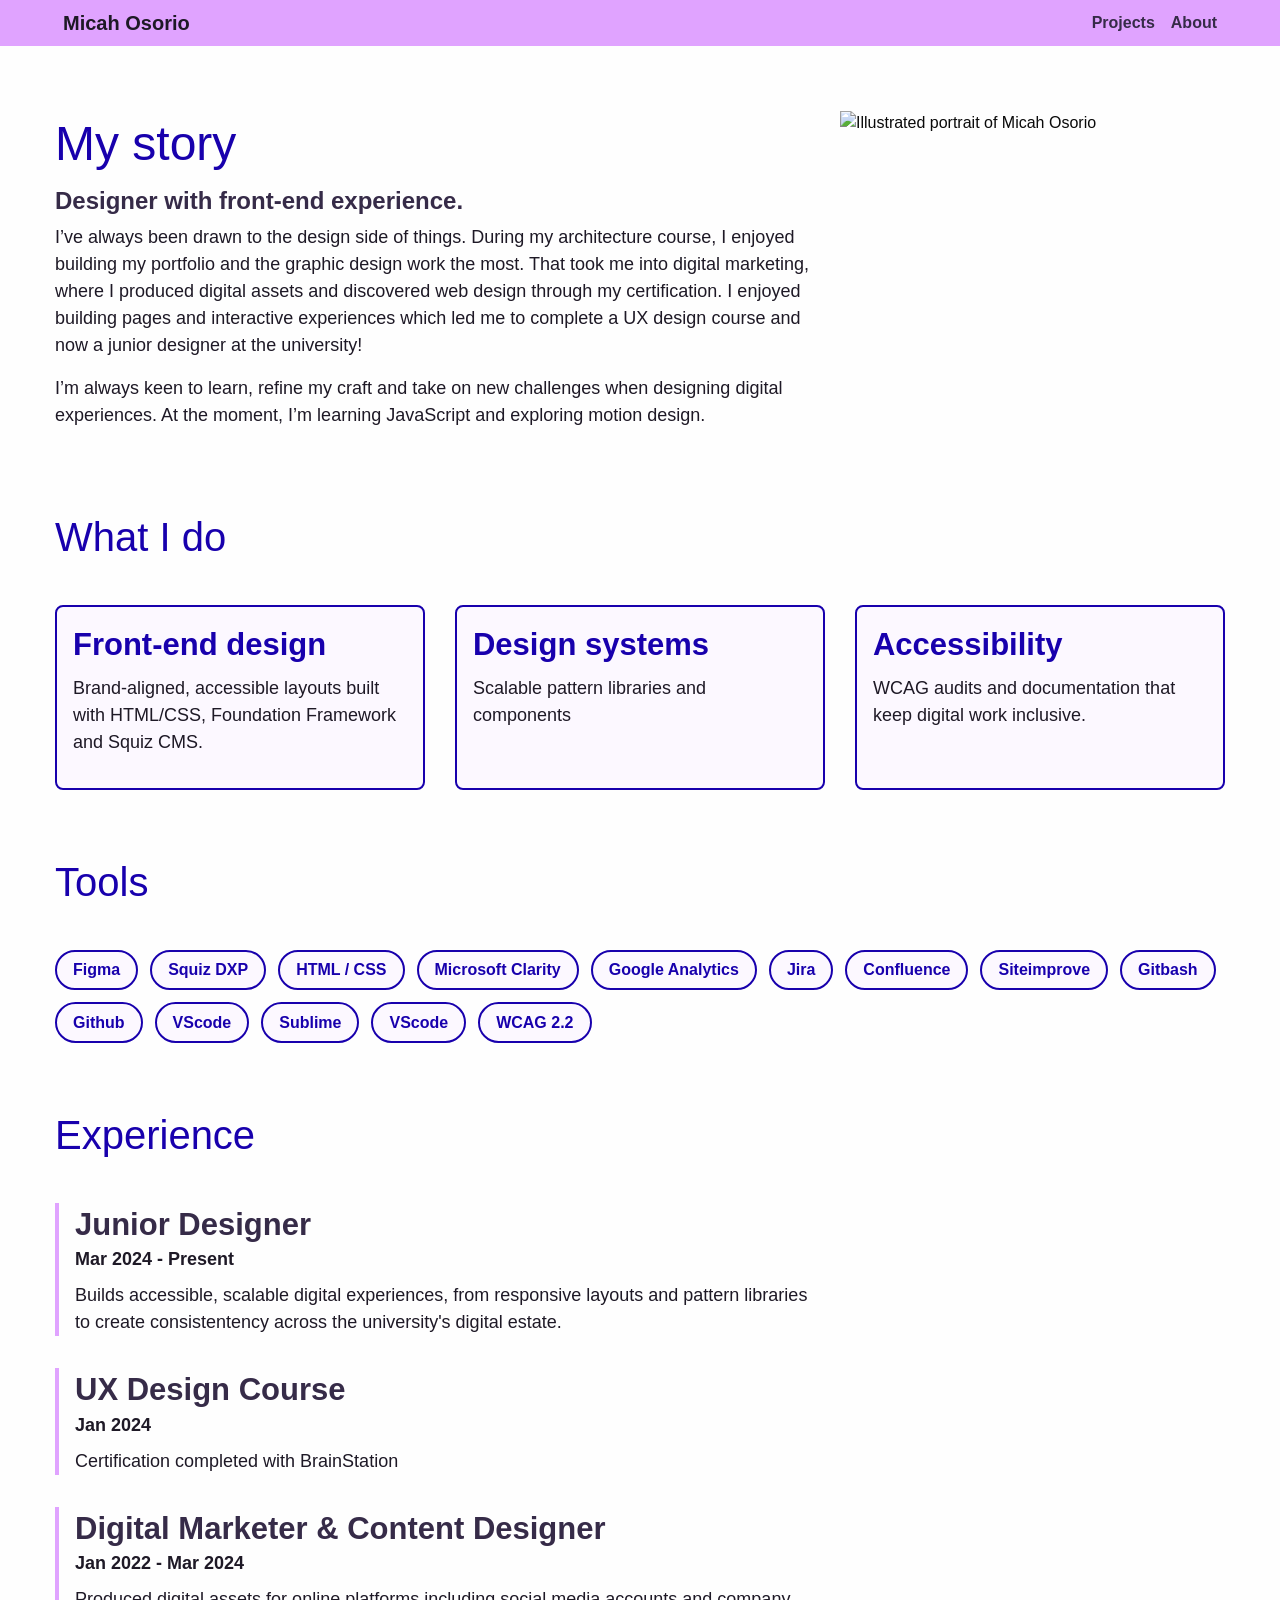
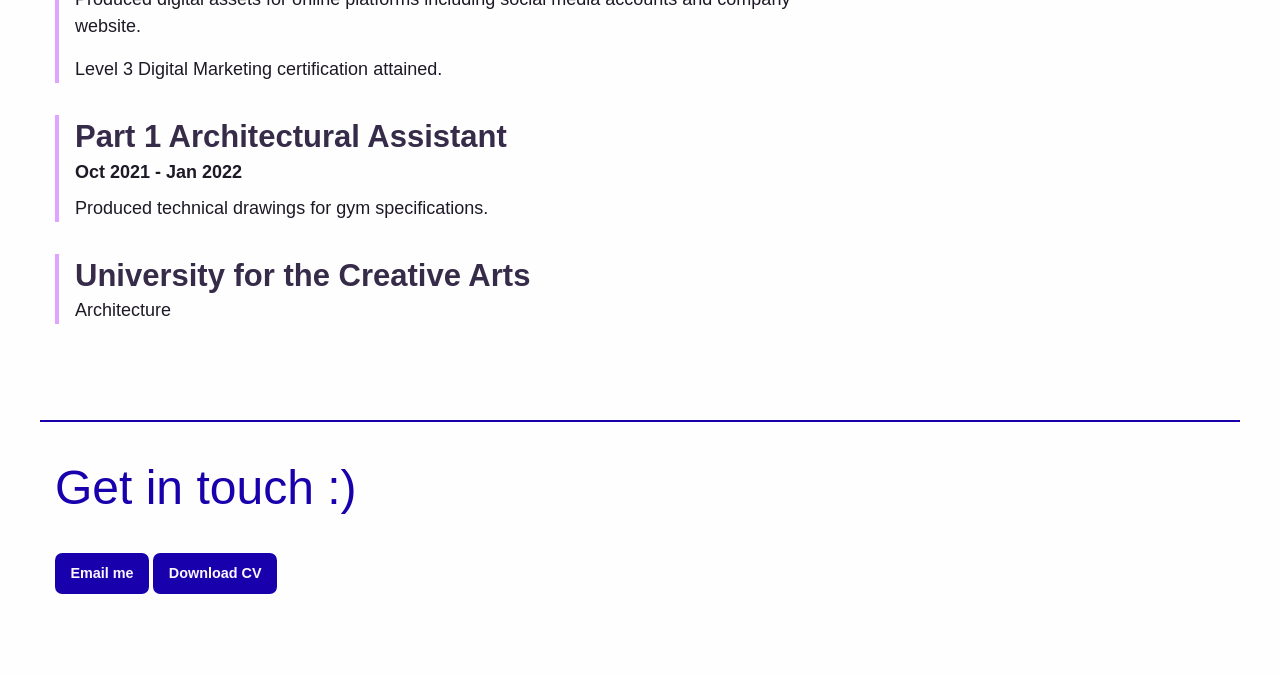
==== about.html @ 0decb875 "Update about.html" ====
<!--about page-->

<!DOCTYPE html>
<html lang="en">
  <head>
    <meta charset="UTF-8" />
    <meta http-equiv="x-ua-compatible" content="ie=edge" />
    <meta name="viewport" content="width=device-width, initial-scale=1.0" />
    <title>About | Micah Osorio</title>

    <link rel="stylesheet" href="./style.css" />
    <link rel="stylesheet" href="./pages.css" />

    <!--link for fontawesome icons-->
    <link rel="stylesheet" href="https://cdnjs.cloudflare.com/ajax/libs/font-awesome/6.5.1/css/all.min.css" />

    <link rel="preconnect" href="https://fonts.googleapis.com" />
    <link rel="preconnect" href="https://fonts.gstatic.com" crossorigin="" />
    <link href="https://fonts.googleapis.com/css2?family=Public+Sans:ital,wght@0,300;1,300&amp;display=swap" rel="stylesheet" />
  </head>

  <body>
    <!-- ==================== Top bar navigation ================== -->
    <header class="main-navigation">
      <div class="grid-container main-navigation">
        <div class="top-bar">
          <div class="top-bar-left">
            <a class="me cell" href="index.html">Micah Osorio</a>
          </div>
          <div class="top-bar-right">
            <ul class="main-menu inline-list">
              <li><a href="index.html">Projects</a></li>
              <li><a href="about.html">About</a></li>
            </ul>
          </div>
        </div>
      </div>
    </header>

    <article class="grid-container page-content">

      <!-- ================= INTRO ================= -->
      <section class="grid-x grid-margin-x page-intro">
        <div class="large-8 cell">
          <h1>My story</h1>
          <h3>Designer with front-end experience.</h3>
            <p>I’ve always been drawn to the design side of things. During my architecture course, I enjoyed building my portfolio and the graphic design work the most. That took me into digital marketing, where I produced digital assets and discovered web design through my certification. I enjoyed building pages and interactive experiences which led me to complete a UX design course and now a junior designer at the university!
            </p>

           <p> I’m always keen to learn, refine my craft and take on new challenges when designing digital experiences. At the moment, I’m learning JavaScript and exploring motion design.
            </p>
        </div>
        <div class="profile-image">
          <img src="https://github.com/micah-osorio/portfolio/blob/main/notion-avatar-micah.png?raw=true" alt="Illustrated portrait of Micah Osorio" />
        </div>
        
      </section>


      <!-- ================= WHAT I DO ================= -->
      <section class="grid-x grid-margin-x page-section">
        <h2 class="cell sub-heading">What I do</h2>
        <div class="large-4 medium-4 cell info-card">
          <h3>Front-end design</h3>
          <p>Brand-aligned, accessible layouts built with HTML/CSS, Foundation Framework and Squiz CMS.</p>
        </div>
        <div class="large-4 medium-4 cell info-card">
          <h3>Design systems</h3>
          <p>Scalable pattern libraries and components</p>
        </div>
        <div class="large-4 medium-4 cell info-card">
          <h3>Accessibility</h3>
          <p>WCAG audits and documentation that keep digital work inclusive.</p>
        </div>
      </section>

      <!-- ================= TOOLS ================= -->
      <section class="grid-x grid-margin-x page-section">
        <h2 class="cell sub-heading">Tools</h2>
        <div class="cell">
          <ul class="tag-list">
            <li>Figma</li>
            <li>Squiz DXP</li>
            <li>HTML / CSS</li>
            <li>Microsoft Clarity</li>
            <li>Google Analytics</li>
            <li>Jira</li>
            <li>Confluence</li>
            <li>Siteimprove</li>
            <li>Gitbash</li>
            <li>Github</li>
            <li>VScode</li>
            <li>Sublime</li>
            <li>VScode</li>
            <li>WCAG 2.2</li>
          </ul>
        </div>
      </section>

      <!-- ================= experience ================= -->
      <section class="grid-x grid-margin-x page-section">
        <h2 class="cell sub-heading">Experience</h2>
        <div class="large-8 cell">
          <div class="timeline-item">
            <h3>Junior Designer</h3>
            <p class="timeline-date">Mar 2024 - Present</p>
            <p>Builds accessible, scalable digital experiences, from responsive layouts and pattern libraries to create consistentency across the university's digital estate.</p>
          </div>
          <div class="timeline-item">
            <h3>UX Design Course</h3>
            <p class="timeline-date">Jan 2024</p>
            <p>Certification completed with BrainStation</p>
          </div>
          <div class="timeline-item">
            <h3>Digital Marketer & Content Designer</h3>
            <p class="timeline-date">Jan 2022 - Mar 2024</p>
            <p>Produced digital assets for online platforms including social media accounts and company website.</p>
            <p> Level 3 Digital Marketing certification attained.</p>
          </div>
          <div class="timeline-item">
            <h3>Part 1 Architectural Assistant</h3>
            <p class="timeline-date">Oct 2021 - Jan 2022</p>
            <p>Produced technical drawings for gym specifications.</p>
          </div>
          <div class="timeline-item">
            <h3>University for the Creative Arts</h3>
            <p>Architecture</p>
          </div>
        </div>
      </section>

      <!-- ================= contact ================= -->

      <section class="grid-x grid-margin-x page-section page-cta">
        <div class="large-8 cell">
          <h1>Get in touch :)</h1>
            <div class="contact-cta">
              <a href="mailto:gim.osorio@gmail.com" class="button">Email me</a>
              <a href="/Micah Osorio CV - 2026.pdf" class="button">Download CV</a>
            </div>
        </div>
      </section>

    </article>

    <script src="./script.js"></script>
  </body>
</html>
---- style.css ----
/* color palette
   Palette:
   --lilac:      #e0a3ff  (nav)
   --blue:       #1800ad  (headings, borders)
   --ink:        #1e1926  (dark text)
   --plum:       #362b48  (secondary text, hover)
   --blush:      #fef6ff  (light hover text)
   --card-bg:    #fcf8ff  (cards, placeholders)
  --radius:      0.5em;
*/

:root {
  --lilac: #e0a3ff;
  --blue: #1800ad;
  --ink: #1e1926;
  --plum: #362b48;
  --blush: #fef6ff;
  --card-bg: #fcf8ff;
  --radius: 0.5em;
}

/* layout */
.case-study .project-section {
  margin-top: 4em;
}

.case-study .sub-heading {
  margin-bottom: 1em;
}

.case-study h3 {
  color: var(--plum);
  font-weight: 600;
}

.case-study p,
.case-study li {
  color: var(--ink);
  line-height: 1.5em;
}

/* hero */
.project-hero {
  margin: 4em 0 0;
}

.project-hero h3 {
  font-weight: 300;
  font-size: 1.5em;
  line-height: 1.3em;
}

/* meta strip */
.project-meta {
  margin: 2em 0 0;
  padding: 1em 0;
  border-top: 2px solid var(--blue);
  border-bottom: 2px solid var(--blue);
}

.project-meta dt {
  color: var(--blue);
  font-weight: 600;
}

.project-meta dd {
  margin: 0 0 0.5em;
  color: var(--ink);
}

/* image placeholders */
.img-placeholder {
  display: flex;
  align-items: center;
  justify-content: center;
  min-height: 16em;
  margin: 1em 0;
  padding: 1em;
  background-color: var(--card-bg);
  border: 2px dashed var(--blue);
  border-radius: var(--radius);
  color: var(--plum);
  text-align: center;
}

.img-placeholder.img-hero {
  min-height: 26em;
}

/* screenshot placeholder */
.case-study .project-section img,
.case-study .project-hero img {
  display: block;
  width: 100%;
  height: auto;
  margin: 1em 0;
  border: 2px solid var(--blue);
  border-radius: var(--radius);
  background-color: var(--blush);
}

/* pull quote / how-might-we */
.case-study blockquote {
  margin: 0;
  padding: 1em;
  background-color: var(--card-bg);
  border-left: 4px solid var(--lilac);
  border-radius: 0 var(--radius) var(--radius) 0;
  color: var(--blue);
  font-style: italic;
  font-weight: 600;
}

/* results metrics */
#results h3 {
  color: var(--blue);
  font-size: 2.5em;
  font-weight: 700;
  margin-bottom: 0;
}

/* buttons */
.case-study .button,
.project-footer .button {
  background-color: var(--blue);
  color: var(--blush);
  border-radius: var(--radius);
  font-weight: 600;
}

.case-study .button:hover,
.project-footer .button:hover {
  background-color: var(--plum);
  color: var(--blush);
}

/* footer */
.project-footer {
  margin: 5em auto 3em;
  padding-top: 2em;
  border-top: 2px solid var(--blue);
}

.next-project {
  color: var(--blue);
  font-size: 1.25em;
  font-weight: 600;
}

.next-project:hover {
  color: var(--plum);
}

/* focus */
.case-study a:focus-visible,
.project-footer a:focus-visible {
  outline: 3px solid var(--lilac);
  outline-offset: 2px;
}

@media (max-width: 640px) {
  .img-placeholder.img-hero {
    min-height: 14em;
  }

  .case-study .project-section {
    margin-top: 3em;
  }
}

/* additional styles */

/* top nav */

.me {
  font-size: 1.25em;
  font-weight: 600;
  color: #1e1926;
}

.me:hover {
  color: #fef6ff;
}

.top-bar, .top-bar ul {
  background: #e0a3ff !important;
}

.top-bar {
  justify-content:space-between;
}

header.main-navigation {
  background: #e0a3ff !important;
}

ul.main-menu.inline-list {
    margin: 0;
}

ul.main-menu {
  list-style: none;
  display:flex;
  flex-direction:row;
  flex-wrap:wrap;
  gap: 1em;
}

.main-menu a {
  color: #362b48;
  font-weight: 600;
}

.main-menu a:hover {
  color: #fef6ff;
}
/* header */

.grid-container h1 {
  color: #1800ad;
}

.grid-container h2 {
  color: #1800ad;
}

.grid-container p {
  font-size: 1.125em !important;
}

.grid-container dd {
  font-size: 1.125em !important;
}

.intro {
  margin: 1em 0;
  line-height: 1.2em;
}

/* intro-section */

.intro-section {
  margin: 8em 0;
}
.profile-image img{
  ratio: 1:1;
  width: 18em;
  height: auto;
}
/* cards */

.card-info {
  padding: 1em;
}

.card-info h3 {
  font-weight: bold;
  font-size: 1.5em;
  margin-bottom: 0px !important;
}

.project-listing .project-card {
  display: flex;
  flex: 1;
  width: 100%;
  margin-top: 2em;  
}

.project-card {
  display: flex;
  flex-direction: column;
  background-color: #fcf8ff;
  color: #1800ad;
  border-radius: 0.5em;
  border: 2px solid #1800ad;
}

.project-card:hover{
  color: #362b48;
  opacity: 75%;
}

.project-card img {
  width: 100%;
  height: 20em;
  object-fit: cover;
  display: block;
  border-radius: 0.5em 0.5em 0 0;
  aspect-ratio: 1 / 2;
}

/* pages.css: About and Contact. Loads after style.css. */

/* layout */
.page-intro {
  margin: 4em 0 0;
}

.page-intro h3 {
  color: var(--plum);
  font-weight: 300;
  font-size: 1.5em;
  line-height: 1.3em;
}

.page-section {
  margin-top: 4em;
}

.page-content p,
.page-content li {
  color: var(--ink);
  line-height: 1.5em;
}

.page-content h3 {
  color: var(--plum);
  font-weight: 600;
}

.page-section .sub-heading {
  margin-bottom: 1em;
}

/* info cards */
.info-card {
  padding: 1em;
  background-color: var(--card-bg);
  border: 2px solid var(--blue);
  border-radius: var(--radius);
}

.info-card h3 {
  color: var(--blue);
  margin-bottom: 0.25em;
}

/* tools */
.tag-list {
  display: flex;
  flex-wrap: wrap;
  gap: 0.75em;
  margin: 0;
  list-style: none;
}

.tag-list li {
  padding: 0.4em 1em;
  background-color: var(--card-bg);
  border: 2px solid var(--blue);
  border-radius: 2em;
  color: var(--blue);
  font-weight: 600;
}

/* experience timeline */
.timeline-item {
  padding-left: 1em;
  margin-bottom: 2em;
  border-left: 4px solid var(--lilac);
}

.timeline-item h3 {
  margin-bottom: 0;
}

.timeline-date {
  margin: 0 0 0.5em;
  color: var(--blue);
  font-weight: 600;
}

/* CTA */
.page-cta {
  margin-bottom: 4em;
  padding-top: 2em;
  border-top: 2px solid var(--blue);
}

/* contact details */
.contact-list {
  margin: 0;
  list-style: none;
}

/* contact ctas */
.contact-cta {
  margin-top: 2em;
}

.contact-list li {
  display: flex;
  align-items: center;
  gap: 0.75em;
  margin-bottom: 1em;
}

.contact-list i {
  width: 1.5em;
  color: var(--blue);
  font-size: 1.25em;
  text-align: center;
}

.contact-list a {
  color: var(--blue);
  font-weight: 600;
}

.contact-list a:hover {
  color: var(--plum);
}

/* form */
.contact-form label {
  color: var(--blue);
  font-weight: 600;
}

.contact-form input,
.contact-form textarea {
  width: 100%;
  margin-bottom: 1em;
  padding: 0.75em;
  background-color: var(--card-bg);
  border: 2px solid var(--blue);
  border-radius: var(--radius);
  color: var(--ink);
  font-family: inherit;
}

.contact-form input:focus,
.contact-form textarea:focus {
  outline: 3px solid var(--lilac);
  outline-offset: 2px;
}

/* buttons */
.page-content .button {
  background-color: var(--blue);
  color: var(--blush);
  border-radius: var(--radius);
  font-weight: 600;
}

.page-content .button:hover {
  background-color: var(--plum);
  color: var(--blush);
}

.page-content a:focus-visible {
  outline: 3px solid var(--lilac);
  outline-offset: 2px;
}


@charset "UTF-8";
/**
 * Foundation for Sites
 * Version 6.9.0
 * https://get.foundation
 * Licensed under MIT Open Source
 */
@media print, screen and (min-width: 40em) {
  .reveal.large, .reveal.small, .reveal.tiny, .reveal {
    right: auto;
    left: auto;
    margin: 0 auto;
  }
}
/*! normalize.css v8.0.0 | MIT License | github.com/necolas/normalize.css */
html {
  line-height: 1.15;
  -webkit-text-size-adjust: 100%;
}

body {
  margin: 0;
}

h1 {
  font-size: 2em;
  margin: 0.67em 0;
}

hr {
  -webkit-box-sizing: content-box;
          box-sizing: content-box;
  height: 0;
  overflow: visible;
}

pre {
  font-family: monospace, monospace;
  font-size: 1em;
}

a {
  background-color: transparent;
}

abbr[title] {
  border-bottom: 0;
  -webkit-text-decoration: underline dotted;
          text-decoration: underline dotted;
}

b,
strong {
  font-weight: bolder;
}

code,
kbd,
samp {
  font-family: monospace, monospace;
  font-size: 1em;
}

small {
  font-size: 80%;
}

sub,
sup {
  font-size: 75%;
  line-height: 0;
  position: relative;
  vertical-align: baseline;
}

sub {
  bottom: -0.25em;
}

sup {
  top: -0.5em;
}

img {
  border-style: none;
}

button,
input,
optgroup,
select,
textarea {
  font-family: inherit;
  font-size: 100%;
  line-height: 1.15;
  margin: 0;
}

button,
input {
  overflow: visible;
}

button,
select {
  text-transform: none;
}

button,
[type=button],
[type=reset],
[type=submit] {
  -webkit-appearance: button;
}

button::-moz-focus-inner,
[type=button]::-moz-focus-inner,
[type=reset]::-moz-focus-inner,
[type=submit]::-moz-focus-inner {
  border-style: none;
  padding: 0;
}

button:-moz-focusring,
[type=button]:-moz-focusring,
[type=reset]:-moz-focusring,
[type=submit]:-moz-focusring {
  outline: 1px dotted ButtonText;
}

fieldset {
  padding: 0.35em 0.75em 0.625em;
}

legend {
  -webkit-box-sizing: border-box;
          box-sizing: border-box;
  color: inherit;
  display: table;
  max-width: 100%;
  padding: 0;
  white-space: normal;
}

progress {
  vertical-align: baseline;
}

textarea {
  overflow: auto;
}

[type=checkbox],
[type=radio] {
  -webkit-box-sizing: border-box;
          box-sizing: border-box;
  padding: 0;
}

[type=number]::-webkit-inner-spin-button,
[type=number]::-webkit-outer-spin-button {
  height: auto;
}

[type=search] {
  -webkit-appearance: textfield;
  outline-offset: -2px;
}

[type=search]::-webkit-search-decoration {
  -webkit-appearance: none;
}

::-webkit-file-upload-button {
  -webkit-appearance: button;
  font: inherit;
}

details {
  display: block;
}

summary {
  display: list-item;
}

template {
  display: none;
}

[hidden] {
  display: none;
}

[data-whatintent=mouse] *, [data-whatintent=mouse] *:focus,
[data-whatintent=touch] *,
[data-whatintent=touch] *:focus,
[data-whatinput=mouse] *,
[data-whatinput=mouse] *:focus,
[data-whatinput=touch] *,
[data-whatinput=touch] *:focus {
  outline: none;
}

[draggable=false] {
  -webkit-touch-callout: none;
  -webkit-user-select: none;
}

.foundation-mq {
  font-family: "small=0em&medium=40em&large=64em&xlarge=75em&xxlarge=90em";
}

html {
  -webkit-box-sizing: border-box;
          box-sizing: border-box;
  font-size: 100%;
}

*,
*::before,
*::after {
  -webkit-box-sizing: inherit;
          box-sizing: inherit;
}

body {
  margin: 0;
  padding: 0;
  background: #fefefe;
  font-family: "Helvetica Neue", Helvetica, Roboto, Arial, sans-serif;
  font-weight: normal;
  line-height: 1.5;
  color: #0a0a0a;
  -webkit-font-smoothing: antialiased;
  -moz-osx-font-smoothing: grayscale;
}

img {
  display: inline-block;
  vertical-align: middle;
  max-width: 100%;
  height: auto;
  -ms-interpolation-mode: bicubic;
}

textarea {
  height: auto;
  min-height: 50px;
  border-radius: 0;
}

select {
  -webkit-box-sizing: border-box;
          box-sizing: border-box;
  width: 100%;
  border-radius: 0;
}

.map_canvas img,
.map_canvas embed,
.map_canvas object,
.mqa-display img,
.mqa-display embed,
.mqa-display object {
  max-width: none !important;
}

button {
  padding: 0;
  -webkit-appearance: none;
     -moz-appearance: none;
          appearance: none;
  border: 0;
  border-radius: 0;
  background: transparent;
  line-height: 1;
  cursor: auto;
}
[data-whatinput=mouse] button {
  outline: 0;
}

pre {
  overflow: auto;
  -webkit-overflow-scrolling: touch;
}

button,
input,
optgroup,
select,
textarea {
  font-family: inherit;
}

.is-visible {
  display: block !important;
}

.is-hidden {
  display: none !important;
}

.grid-container {
  max-width: 75rem;
  margin-left: auto;
  margin-right: auto;
  padding-right: 0.625rem;
  padding-left: 0.625rem;
}
@media print, screen and (min-width: 40em) {
  .grid-container {
    padding-right: 0.9375rem;
    padding-left: 0.9375rem;
  }
}
.grid-container.fluid {
  max-width: 100%;
  margin-left: auto;
  margin-right: auto;
  padding-right: 0.625rem;
  padding-left: 0.625rem;
}
@media print, screen and (min-width: 40em) {
  .grid-container.fluid {
    padding-right: 0.9375rem;
    padding-left: 0.9375rem;
  }
}
.grid-container.full {
  max-width: 100%;
  margin-left: auto;
  margin-right: auto;
  padding-right: 0;
  padding-left: 0;
}

.grid-x {
  display: -webkit-box;
  display: -ms-flexbox;
  display: flex;
  -webkit-box-orient: horizontal;
  -webkit-box-direction: normal;
      -ms-flex-flow: row wrap;
          flex-flow: row wrap;
}

.cell {
  -webkit-box-flex: 0;
      -ms-flex: 0 0 auto;
          flex: 0 0 auto;
  min-height: 0;
  min-width: 0;
  width: 100%;
}
.cell.auto {
  -webkit-box-flex: 1;
      -ms-flex: 1 1 0px;
          flex: 1 1 0;
}
.cell.shrink {
  -webkit-box-flex: 0;
      -ms-flex: 0 0 auto;
          flex: 0 0 auto;
}

.grid-x > .auto {
  width: auto;
}
.grid-x > .shrink {
  width: auto;
}

.grid-x > .small-shrink, .grid-x > .small-full, .grid-x > .small-1, .grid-x > .small-2, .grid-x > .small-3, .grid-x > .small-4, .grid-x > .small-5, .grid-x > .small-6, .grid-x > .small-7, .grid-x > .small-8, .grid-x > .small-9, .grid-x > .small-10, .grid-x > .small-11, .grid-x > .small-12 {
  -ms-flex-preferred-size: auto;
      flex-basis: auto;
}

@media print, screen and (min-width: 40em) {
  .grid-x > .medium-shrink, .grid-x > .medium-full, .grid-x > .medium-1, .grid-x > .medium-2, .grid-x > .medium-3, .grid-x > .medium-4, .grid-x > .medium-5, .grid-x > .medium-6, .grid-x > .medium-7, .grid-x > .medium-8, .grid-x > .medium-9, .grid-x > .medium-10, .grid-x > .medium-11, .grid-x > .medium-12 {
    -ms-flex-preferred-size: auto;
        flex-basis: auto;
  }
}
@media print, screen and (min-width: 64em) {
  .grid-x > .large-shrink, .grid-x > .large-full, .grid-x > .large-1, .grid-x > .large-2, .grid-x > .large-3, .grid-x > .large-4, .grid-x > .large-5, .grid-x > .large-6, .grid-x > .large-7, .grid-x > .large-8, .grid-x > .large-9, .grid-x > .large-10, .grid-x > .large-11, .grid-x > .large-12 {
    -ms-flex-preferred-size: auto;
        flex-basis: auto;
  }
}
.grid-x > .small-12, .grid-x > .small-11, .grid-x > .small-10, .grid-x > .small-9, .grid-x > .small-8, .grid-x > .small-7, .grid-x > .small-6, .grid-x > .small-5, .grid-x > .small-4, .grid-x > .small-3, .grid-x > .small-2, .grid-x > .small-1 {
  -webkit-box-flex: 0;
      -ms-flex: 0 0 auto;
          flex: 0 0 auto;
}

.grid-x > .small-1 {
  width: 8.3333333333%;
}

.grid-x > .small-2 {
  width: 16.6666666667%;
}

.grid-x > .small-3 {
  width: 25%;
}

.grid-x > .small-4 {
  width: 33.3333333333%;
}

.grid-x > .small-5 {
  width: 41.6666666667%;
}

.grid-x > .small-6 {
  width: 50%;
}

.grid-x > .small-7 {
  width: 58.3333333333%;
}

.grid-x > .small-8 {
  width: 66.6666666667%;
}

.grid-x > .small-9 {
  width: 75%;
}

.grid-x > .small-10 {
  width: 83.3333333333%;
}

.grid-x > .small-11 {
  width: 91.6666666667%;
}

.grid-x > .small-12 {
  width: 100%;
}

@media print, screen and (min-width: 40em) {
  .grid-x > .medium-auto {
    -webkit-box-flex: 1;
        -ms-flex: 1 1 0px;
            flex: 1 1 0;
    width: auto;
  }
  .grid-x > .medium-12, .grid-x > .medium-11, .grid-x > .medium-10, .grid-x > .medium-9, .grid-x > .medium-8, .grid-x > .medium-7, .grid-x > .medium-6, .grid-x > .medium-5, .grid-x > .medium-4, .grid-x > .medium-3, .grid-x > .medium-2, .grid-x > .medium-1, .grid-x > .medium-shrink {
    -webkit-box-flex: 0;
        -ms-flex: 0 0 auto;
            flex: 0 0 auto;
  }
  .grid-x > .medium-shrink {
    width: auto;
  }
  .grid-x > .medium-1 {
    width: 8.3333333333%;
  }
  .grid-x > .medium-2 {
    width: 16.6666666667%;
  }
  .grid-x > .medium-3 {
    width: 25%;
  }
  .grid-x > .medium-4 {
    width: 33.3333333333%;
  }
  .grid-x > .medium-5 {
    width: 41.6666666667%;
  }
  .grid-x > .medium-6 {
    width: 50%;
  }
  .grid-x > .medium-7 {
    width: 58.3333333333%;
  }
  .grid-x > .medium-8 {
    width: 66.6666666667%;
  }
  .grid-x > .medium-9 {
    width: 75%;
  }
  .grid-x > .medium-10 {
    width: 83.3333333333%;
  }
  .grid-x > .medium-11 {
    width: 91.6666666667%;
  }
  .grid-x > .medium-12 {
    width: 100%;
  }
}
@media print, screen and (min-width: 64em) {
  .grid-x > .large-auto {
    -webkit-box-flex: 1;
        -ms-flex: 1 1 0px;
            flex: 1 1 0;
    width: auto;
  }
  .grid-x > .large-12, .grid-x > .large-11, .grid-x > .large-10, .grid-x > .large-9, .grid-x > .large-8, .grid-x > .large-7, .grid-x > .large-6, .grid-x > .large-5, .grid-x > .large-4, .grid-x > .large-3, .grid-x > .large-2, .grid-x > .large-1, .grid-x > .large-shrink {
    -webkit-box-flex: 0;
        -ms-flex: 0 0 auto;
            flex: 0 0 auto;
  }
  .grid-x > .large-shrink {
    width: auto;
  }
  .grid-x > .large-1 {
    width: 8.3333333333%;
  }
  .grid-x > .large-2 {
    width: 16.6666666667%;
  }
  .grid-x > .large-3 {
    width: 25%;
  }
  .grid-x > .large-4 {
    width: 33.3333333333%;
  }
  .grid-x > .large-5 {
    width: 41.6666666667%;
  }
  .grid-x > .large-6 {
    width: 50%;
  }
  .grid-x > .large-7 {
    width: 58.3333333333%;
  }
  .grid-x > .large-8 {
    width: 66.6666666667%;
  }
  .grid-x > .large-9 {
    width: 75%;
  }
  .grid-x > .large-10 {
    width: 83.3333333333%;
  }
  .grid-x > .large-11 {
    width: 91.6666666667%;
  }
  .grid-x > .large-12 {
    width: 100%;
  }
}
.grid-margin-x:not(.grid-x) > .cell {
  width: auto;
}

.grid-margin-y:not(.grid-y) > .cell {
  height: auto;
}

.grid-margin-x {
  margin-left: -0.625rem;
  margin-right: -0.625rem;
}
@media print, screen and (min-width: 40em) {
  .grid-margin-x {
    margin-left: -0.9375rem;
    margin-right: -0.9375rem;
  }
}
.grid-margin-x > .cell {
  width: calc(100% - 1.25rem);
  margin-left: 0.625rem;
  margin-right: 0.625rem;
}
@media print, screen and (min-width: 40em) {
  .grid-margin-x > .cell {
    width: calc(100% - 1.875rem);
    margin-left: 0.9375rem;
    margin-right: 0.9375rem;
  }
}
.grid-margin-x > .auto {
  width: auto;
}
.grid-margin-x > .shrink {
  width: auto;
}
.grid-margin-x > .small-1 {
  width: calc(8.3333333333% - 1.25rem);
}
.grid-margin-x > .small-2 {
  width: calc(16.6666666667% - 1.25rem);
}
.grid-margin-x > .small-3 {
  width: calc(25% - 1.25rem);
}
.grid-margin-x > .small-4 {
  width: calc(33.3333333333% - 1.25rem);
}
.grid-margin-x > .small-5 {
  width: calc(41.6666666667% - 1.25rem);
}
.grid-margin-x > .small-6 {
  width: calc(50% - 1.25rem);
}
.grid-margin-x > .small-7 {
  width: calc(58.3333333333% - 1.25rem);
}
.grid-margin-x > .small-8 {
  width: calc(66.6666666667% - 1.25rem);
}
.grid-margin-x > .small-9 {
  width: calc(75% - 1.25rem);
}
.grid-margin-x > .small-10 {
  width: calc(83.3333333333% - 1.25rem);
}
.grid-margin-x > .small-11 {
  width: calc(91.6666666667% - 1.25rem);
}
.grid-margin-x > .small-12 {
  width: calc(100% - 1.25rem);
}
@media print, screen and (min-width: 40em) {
  .grid-margin-x > .auto {
    width: auto;
  }
  .grid-margin-x > .shrink {
    width: auto;
  }
  .grid-margin-x > .small-1 {
    width: calc(8.3333333333% - 1.875rem);
  }
  .grid-margin-x > .small-2 {
    width: calc(16.6666666667% - 1.875rem);
  }
  .grid-margin-x > .small-3 {
    width: calc(25% - 1.875rem);
  }
  .grid-margin-x > .small-4 {
    width: calc(33.3333333333% - 1.875rem);
  }
  .grid-margin-x > .small-5 {
    width: calc(41.6666666667% - 1.875rem);
  }
  .grid-margin-x > .small-6 {
    width: calc(50% - 1.875rem);
  }
  .grid-margin-x > .small-7 {
    width: calc(58.3333333333% - 1.875rem);
  }
  .grid-margin-x > .small-8 {
    width: calc(66.6666666667% - 1.875rem);
  }
  .grid-margin-x > .small-9 {
    width: calc(75% - 1.875rem);
  }
  .grid-margin-x > .small-10 {
    width: calc(83.3333333333% - 1.875rem);
  }
  .grid-margin-x > .small-11 {
    width: calc(91.6666666667% - 1.875rem);
  }
  .grid-margin-x > .small-12 {
    width: calc(100% - 1.875rem);
  }
  .grid-margin-x > .medium-auto {
    width: auto;
  }
  .grid-margin-x > .medium-shrink {
    width: auto;
  }
  .grid-margin-x > .medium-1 {
    width: calc(8.3333333333% - 1.875rem);
  }
  .grid-margin-x > .medium-2 {
    width: calc(16.6666666667% - 1.875rem);
  }
  .grid-margin-x > .medium-3 {
    width: calc(25% - 1.875rem);
  }
  .grid-margin-x > .medium-4 {
    width: calc(33.3333333333% - 1.875rem);
  }
  .grid-margin-x > .medium-5 {
    width: calc(41.6666666667% - 1.875rem);
  }
  .grid-margin-x > .medium-6 {
    width: calc(50% - 1.875rem);
  }
  .grid-margin-x > .medium-7 {
    width: calc(58.3333333333% - 1.875rem);
  }
  .grid-margin-x > .medium-8 {
    width: calc(66.6666666667% - 1.875rem);
  }
  .grid-margin-x > .medium-9 {
    width: calc(75% - 1.875rem);
  }
  .grid-margin-x > .medium-10 {
    width: calc(83.3333333333% - 1.875rem);
  }
  .grid-margin-x > .medium-11 {
    width: calc(91.6666666667% - 1.875rem);
  }
  .grid-margin-x > .medium-12 {
    width: calc(100% - 1.875rem);
  }
}
@media print, screen and (min-width: 64em) {
  .grid-margin-x > .large-auto {
    width: auto;
  }
  .grid-margin-x > .large-shrink {
    width: auto;
  }
  .grid-margin-x > .large-1 {
    width: calc(8.3333333333% - 1.875rem);
  }
  .grid-margin-x > .large-2 {
    width: calc(16.6666666667% - 1.875rem);
  }
  .grid-margin-x > .large-3 {
    width: calc(25% - 1.875rem);
  }
  .grid-margin-x > .large-4 {
    width: calc(33.3333333333% - 1.875rem);
  }
  .grid-margin-x > .large-5 {
    width: calc(41.6666666667% - 1.875rem);
  }
  .grid-margin-x > .large-6 {
    width: calc(50% - 1.875rem);
  }
  .grid-margin-x > .large-7 {
    width: calc(58.3333333333% - 1.875rem);
  }
  .grid-margin-x > .large-8 {
    width: calc(66.6666666667% - 1.875rem);
  }
  .grid-margin-x > .large-9 {
    width: calc(75% - 1.875rem);
  }
  .grid-margin-x > .large-10 {
    width: calc(83.3333333333% - 1.875rem);
  }
  .grid-margin-x > .large-11 {
    width: calc(91.6666666667% - 1.875rem);
  }
  .grid-margin-x > .large-12 {
    width: calc(100% - 1.875rem);
  }
}

.grid-padding-x .grid-padding-x {
  margin-right: -0.625rem;
  margin-left: -0.625rem;
}
@media print, screen and (min-width: 40em) {
  .grid-padding-x .grid-padding-x {
    margin-right: -0.9375rem;
    margin-left: -0.9375rem;
  }
}
.grid-container:not(.full) > .grid-padding-x {
  margin-right: -0.625rem;
  margin-left: -0.625rem;
}
@media print, screen and (min-width: 40em) {
  .grid-container:not(.full) > .grid-padding-x {
    margin-right: -0.9375rem;
    margin-left: -0.9375rem;
  }
}
.grid-padding-x > .cell {
  padding-right: 0.625rem;
  padding-left: 0.625rem;
}
@media print, screen and (min-width: 40em) {
  .grid-padding-x > .cell {
    padding-right: 0.9375rem;
    padding-left: 0.9375rem;
  }
}

.small-up-1 > .cell {
  width: 100%;
}

.small-up-2 > .cell {
  width: 50%;
}

.small-up-3 > .cell {
  width: 33.3333333333%;
}

.small-up-4 > .cell {
  width: 25%;
}

.small-up-5 > .cell {
  width: 20%;
}

.small-up-6 > .cell {
  width: 16.6666666667%;
}

.small-up-7 > .cell {
  width: 14.2857142857%;
}

.small-up-8 > .cell {
  width: 12.5%;
}

@media print, screen and (min-width: 40em) {
  .medium-up-1 > .cell {
    width: 100%;
  }
  .medium-up-2 > .cell {
    width: 50%;
  }
  .medium-up-3 > .cell {
    width: 33.3333333333%;
  }
  .medium-up-4 > .cell {
    width: 25%;
  }
  .medium-up-5 > .cell {
    width: 20%;
  }
  .medium-up-6 > .cell {
    width: 16.6666666667%;
  }
  .medium-up-7 > .cell {
    width: 14.2857142857%;
  }
  .medium-up-8 > .cell {
    width: 12.5%;
  }
}
@media print, screen and (min-width: 64em) {
  .large-up-1 > .cell {
    width: 100%;
  }
  .large-up-2 > .cell {
    width: 50%;
  }
  .large-up-3 > .cell {
    width: 33.3333333333%;
  }
  .large-up-4 > .cell {
    width: 25%;
  }
  .large-up-5 > .cell {
    width: 20%;
  }
  .large-up-6 > .cell {
    width: 16.6666666667%;
  }
  .large-up-7 > .cell {
    width: 14.2857142857%;
  }
  .large-up-8 > .cell {
    width: 12.5%;
  }
}
.grid-margin-x.small-up-1 > .cell {
  width: calc(100% - 1.25rem);
}

.grid-margin-x.small-up-2 > .cell {
  width: calc(50% - 1.25rem);
}

.grid-margin-x.small-up-3 > .cell {
  width: calc(33.3333333333% - 1.25rem);
}

.grid-margin-x.small-up-4 > .cell {
  width: calc(25% - 1.25rem);
}

.grid-margin-x.small-up-5 > .cell {
  width: calc(20% - 1.25rem);
}

.grid-margin-x.small-up-6 > .cell {
  width: calc(16.6666666667% - 1.25rem);
}

.grid-margin-x.small-up-7 > .cell {
  width: calc(14.2857142857% - 1.25rem);
}

.grid-margin-x.small-up-8 > .cell {
  width: calc(12.5% - 1.25rem);
}

@media print, screen and (min-width: 40em) {
  .grid-margin-x.small-up-1 > .cell {
    width: calc(100% - 1.875rem);
  }
  .grid-margin-x.small-up-2 > .cell {
    width: calc(50% - 1.875rem);
  }
  .grid-margin-x.small-up-3 > .cell {
    width: calc(33.3333333333% - 1.875rem);
  }
  .grid-margin-x.small-up-4 > .cell {
    width: calc(25% - 1.875rem);
  }
  .grid-margin-x.small-up-5 > .cell {
    width: calc(20% - 1.875rem);
  }
  .grid-margin-x.small-up-6 > .cell {
    width: calc(16.6666666667% - 1.875rem);
  }
  .grid-margin-x.small-up-7 > .cell {
    width: calc(14.2857142857% - 1.875rem);
  }
  .grid-margin-x.small-up-8 > .cell {
    width: calc(12.5% - 1.875rem);
  }
  .grid-margin-x.medium-up-1 > .cell {
    width: calc(100% - 1.875rem);
  }
  .grid-margin-x.medium-up-2 > .cell {
    width: calc(50% - 1.875rem);
  }
  .grid-margin-x.medium-up-3 > .cell {
    width: calc(33.3333333333% - 1.875rem);
  }
  .grid-margin-x.medium-up-4 > .cell {
    width: calc(25% - 1.875rem);
  }
  .grid-margin-x.medium-up-5 > .cell {
    width: calc(20% - 1.875rem);
  }
  .grid-margin-x.medium-up-6 > .cell {
    width: calc(16.6666666667% - 1.875rem);
  }
  .grid-margin-x.medium-up-7 > .cell {
    width: calc(14.2857142857% - 1.875rem);
  }
  .grid-margin-x.medium-up-8 > .cell {
    width: calc(12.5% - 1.875rem);
  }
}
@media print, screen and (min-width: 64em) {
  .grid-margin-x.large-up-1 > .cell {
    width: calc(100% - 1.875rem);
  }
  .grid-margin-x.large-up-2 > .cell {
    width: calc(50% - 1.875rem);
  }
  .grid-margin-x.large-up-3 > .cell {
    width: calc(33.3333333333% - 1.875rem);
  }
  .grid-margin-x.large-up-4 > .cell {
    width: calc(25% - 1.875rem);
  }
  .grid-margin-x.large-up-5 > .cell {
    width: calc(20% - 1.875rem);
  }
  .grid-margin-x.large-up-6 > .cell {
    width: calc(16.6666666667% - 1.875rem);
  }
  .grid-margin-x.large-up-7 > .cell {
    width: calc(14.2857142857% - 1.875rem);
  }
  .grid-margin-x.large-up-8 > .cell {
    width: calc(12.5% - 1.875rem);
  }
}
.small-margin-collapse {
  margin-right: 0;
  margin-left: 0;
}
.small-margin-collapse > .cell {
  margin-right: 0;
  margin-left: 0;
}
.small-margin-collapse > .small-1 {
  width: 8.3333333333%;
}
.small-margin-collapse > .small-2 {
  width: 16.6666666667%;
}
.small-margin-collapse > .small-3 {
  width: 25%;
}
.small-margin-collapse > .small-4 {
  width: 33.3333333333%;
}
.small-margin-collapse > .small-5 {
  width: 41.6666666667%;
}
.small-margin-collapse > .small-6 {
  width: 50%;
}
.small-margin-collapse > .small-7 {
  width: 58.3333333333%;
}
.small-margin-collapse > .small-8 {
  width: 66.6666666667%;
}
.small-margin-collapse > .small-9 {
  width: 75%;
}
.small-margin-collapse > .small-10 {
  width: 83.3333333333%;
}
.small-margin-collapse > .small-11 {
  width: 91.6666666667%;
}
.small-margin-collapse > .small-12 {
  width: 100%;
}
@media print, screen and (min-width: 40em) {
  .small-margin-collapse > .medium-1 {
    width: 8.3333333333%;
  }
  .small-margin-collapse > .medium-2 {
    width: 16.6666666667%;
  }
  .small-margin-collapse > .medium-3 {
    width: 25%;
  }
  .small-margin-collapse > .medium-4 {
    width: 33.3333333333%;
  }
  .small-margin-collapse > .medium-5 {
    width: 41.6666666667%;
  }
  .small-margin-collapse > .medium-6 {
    width: 50%;
  }
  .small-margin-collapse > .medium-7 {
    width: 58.3333333333%;
  }
  .small-margin-collapse > .medium-8 {
    width: 66.6666666667%;
  }
  .small-margin-collapse > .medium-9 {
    width: 75%;
  }
  .small-margin-collapse > .medium-10 {
    width: 83.3333333333%;
  }
  .small-margin-collapse > .medium-11 {
    width: 91.6666666667%;
  }
  .small-margin-collapse > .medium-12 {
    width: 100%;
  }
}
@media print, screen and (min-width: 64em) {
  .small-margin-collapse > .large-1 {
    width: 8.3333333333%;
  }
  .small-margin-collapse > .large-2 {
    width: 16.6666666667%;
  }
  .small-margin-collapse > .large-3 {
    width: 25%;
  }
  .small-margin-collapse > .large-4 {
    width: 33.3333333333%;
  }
  .small-margin-collapse > .large-5 {
    width: 41.6666666667%;
  }
  .small-margin-collapse > .large-6 {
    width: 50%;
  }
  .small-margin-collapse > .large-7 {
    width: 58.3333333333%;
  }
  .small-margin-collapse > .large-8 {
    width: 66.6666666667%;
  }
  .small-margin-collapse > .large-9 {
    width: 75%;
  }
  .small-margin-collapse > .large-10 {
    width: 83.3333333333%;
  }
  .small-margin-collapse > .large-11 {
    width: 91.6666666667%;
  }
  .small-margin-collapse > .large-12 {
    width: 100%;
  }
}

.small-padding-collapse {
  margin-right: 0;
  margin-left: 0;
}
.small-padding-collapse > .cell {
  padding-right: 0;
  padding-left: 0;
}

@media print, screen and (min-width: 40em) {
  .medium-margin-collapse {
    margin-right: 0;
    margin-left: 0;
  }
  .medium-margin-collapse > .cell {
    margin-right: 0;
    margin-left: 0;
  }
}
@media print, screen and (min-width: 40em) {
  .medium-margin-collapse > .small-1 {
    width: 8.3333333333%;
  }
  .medium-margin-collapse > .small-2 {
    width: 16.6666666667%;
  }
  .medium-margin-collapse > .small-3 {
    width: 25%;
  }
  .medium-margin-collapse > .small-4 {
    width: 33.3333333333%;
  }
  .medium-margin-collapse > .small-5 {
    width: 41.6666666667%;
  }
  .medium-margin-collapse > .small-6 {
    width: 50%;
  }
  .medium-margin-collapse > .small-7 {
    width: 58.3333333333%;
  }
  .medium-margin-collapse > .small-8 {
    width: 66.6666666667%;
  }
  .medium-margin-collapse > .small-9 {
    width: 75%;
  }
  .medium-margin-collapse > .small-10 {
    width: 83.3333333333%;
  }
  .medium-margin-collapse > .small-11 {
    width: 91.6666666667%;
  }
  .medium-margin-collapse > .small-12 {
    width: 100%;
  }
}
@media print, screen and (min-width: 40em) {
  .medium-margin-collapse > .medium-1 {
    width: 8.3333333333%;
  }
  .medium-margin-collapse > .medium-2 {
    width: 16.6666666667%;
  }
  .medium-margin-collapse > .medium-3 {
    width: 25%;
  }
  .medium-margin-collapse > .medium-4 {
    width: 33.3333333333%;
  }
  .medium-margin-collapse > .medium-5 {
    width: 41.6666666667%;
  }
  .medium-margin-collapse > .medium-6 {
    width: 50%;
  }
  .medium-margin-collapse > .medium-7 {
    width: 58.3333333333%;
  }
  .medium-margin-collapse > .medium-8 {
    width: 66.6666666667%;
  }
  .medium-margin-collapse > .medium-9 {
    width: 75%;
  }
  .medium-margin-collapse > .medium-10 {
    width: 83.3333333333%;
  }
  .medium-margin-collapse > .medium-11 {
    width: 91.6666666667%;
  }
  .medium-margin-collapse > .medium-12 {
    width: 100%;
  }
}
@media print, screen and (min-width: 64em) {
  .medium-margin-collapse > .large-1 {
    width: 8.3333333333%;
  }
  .medium-margin-collapse > .large-2 {
    width: 16.6666666667%;
  }
  .medium-margin-collapse > .large-3 {
    width: 25%;
  }
  .medium-margin-collapse > .large-4 {
    width: 33.3333333333%;
  }
  .medium-margin-collapse > .large-5 {
    width: 41.6666666667%;
  }
  .medium-margin-collapse > .large-6 {
    width: 50%;
  }
  .medium-margin-collapse > .large-7 {
    width: 58.3333333333%;
  }
  .medium-margin-collapse > .large-8 {
    width: 66.6666666667%;
  }
  .medium-margin-collapse > .large-9 {
    width: 75%;
  }
  .medium-margin-collapse > .large-10 {
    width: 83.3333333333%;
  }
  .medium-margin-collapse > .large-11 {
    width: 91.6666666667%;
  }
  .medium-margin-collapse > .large-12 {
    width: 100%;
  }
}

@media print, screen and (min-width: 40em) {
  .medium-padding-collapse {
    margin-right: 0;
    margin-left: 0;
  }
  .medium-padding-collapse > .cell {
    padding-right: 0;
    padding-left: 0;
  }
}

@media print, screen and (min-width: 64em) {
  .large-margin-collapse {
    margin-right: 0;
    margin-left: 0;
  }
  .large-margin-collapse > .cell {
    margin-right: 0;
    margin-left: 0;
  }
}
@media print, screen and (min-width: 64em) {
  .large-margin-collapse > .small-1 {
    width: 8.3333333333%;
  }
  .large-margin-collapse > .small-2 {
    width: 16.6666666667%;
  }
  .large-margin-collapse > .small-3 {
    width: 25%;
  }
  .large-margin-collapse > .small-4 {
    width: 33.3333333333%;
  }
  .large-margin-collapse > .small-5 {
    width: 41.6666666667%;
  }
  .large-margin-collapse > .small-6 {
    width: 50%;
  }
  .large-margin-collapse > .small-7 {
    width: 58.3333333333%;
  }
  .large-margin-collapse > .small-8 {
    width: 66.6666666667%;
  }
  .large-margin-collapse > .small-9 {
    width: 75%;
  }
  .large-margin-collapse > .small-10 {
    width: 83.3333333333%;
  }
  .large-margin-collapse > .small-11 {
    width: 91.6666666667%;
  }
  .large-margin-collapse > .small-12 {
    width: 100%;
  }
}
@media print, screen and (min-width: 64em) {
  .large-margin-collapse > .medium-1 {
    width: 8.3333333333%;
  }
  .large-margin-collapse > .medium-2 {
    width: 16.6666666667%;
  }
  .large-margin-collapse > .medium-3 {
    width: 25%;
  }
  .large-margin-collapse > .medium-4 {
    width: 33.3333333333%;
  }
  .large-margin-collapse > .medium-5 {
    width: 41.6666666667%;
  }
  .large-margin-collapse > .medium-6 {
    width: 50%;
  }
  .large-margin-collapse > .medium-7 {
    width: 58.3333333333%;
  }
  .large-margin-collapse > .medium-8 {
    width: 66.6666666667%;
  }
  .large-margin-collapse > .medium-9 {
    width: 75%;
  }
  .large-margin-collapse > .medium-10 {
    width: 83.3333333333%;
  }
  .large-margin-collapse > .medium-11 {
    width: 91.6666666667%;
  }
  .large-margin-collapse > .medium-12 {
    width: 100%;
  }
}
@media print, screen and (min-width: 64em) {
  .large-margin-collapse > .large-1 {
    width: 8.3333333333%;
  }
  .large-margin-collapse > .large-2 {
    width: 16.6666666667%;
  }
  .large-margin-collapse > .large-3 {
    width: 25%;
  }
  .large-margin-collapse > .large-4 {
    width: 33.3333333333%;
  }
  .large-margin-collapse > .large-5 {
    width: 41.6666666667%;
  }
  .large-margin-collapse > .large-6 {
    width: 50%;
  }
  .large-margin-collapse > .large-7 {
    width: 58.3333333333%;
  }
  .large-margin-collapse > .large-8 {
    width: 66.6666666667%;
  }
  .large-margin-collapse > .large-9 {
    width: 75%;
  }
  .large-margin-collapse > .large-10 {
    width: 83.3333333333%;
  }
  .large-margin-collapse > .large-11 {
    width: 91.6666666667%;
  }
  .large-margin-collapse > .large-12 {
    width: 100%;
  }
}

@media print, screen and (min-width: 64em) {
  .large-padding-collapse {
    margin-right: 0;
    margin-left: 0;
  }
  .large-padding-collapse > .cell {
    padding-right: 0;
    padding-left: 0;
  }
}

.small-offset-0 {
  margin-left: 0%;
}

.grid-margin-x > .small-offset-0 {
  margin-left: calc(0% + 1.25rem / 2);
}

.small-offset-1 {
  margin-left: 8.3333333333%;
}

.grid-margin-x > .small-offset-1 {
  margin-left: calc(8.3333333333% + 1.25rem / 2);
}

.small-offset-2 {
  margin-left: 16.6666666667%;
}

.grid-margin-x > .small-offset-2 {
  margin-left: calc(16.6666666667% + 1.25rem / 2);
}

.small-offset-3 {
  margin-left: 25%;
}

.grid-margin-x > .small-offset-3 {
  margin-left: calc(25% + 1.25rem / 2);
}

.small-offset-4 {
  margin-left: 33.3333333333%;
}

.grid-margin-x > .small-offset-4 {
  margin-left: calc(33.3333333333% + 1.25rem / 2);
}

.small-offset-5 {
  margin-left: 41.6666666667%;
}

.grid-margin-x > .small-offset-5 {
  margin-left: calc(41.6666666667% + 1.25rem / 2);
}

.small-offset-6 {
  margin-left: 50%;
}

.grid-margin-x > .small-offset-6 {
  margin-left: calc(50% + 1.25rem / 2);
}

.small-offset-7 {
  margin-left: 58.3333333333%;
}

.grid-margin-x > .small-offset-7 {
  margin-left: calc(58.3333333333% + 1.25rem / 2);
}

.small-offset-8 {
  margin-left: 66.6666666667%;
}

.grid-margin-x > .small-offset-8 {
  margin-left: calc(66.6666666667% + 1.25rem / 2);
}

.small-offset-9 {
  margin-left: 75%;
}

.grid-margin-x > .small-offset-9 {
  margin-left: calc(75% + 1.25rem / 2);
}

.small-offset-10 {
  margin-left: 83.3333333333%;
}

.grid-margin-x > .small-offset-10 {
  margin-left: calc(83.3333333333% + 1.25rem / 2);
}

.small-offset-11 {
  margin-left: 91.6666666667%;
}

.grid-margin-x > .small-offset-11 {
  margin-left: calc(91.6666666667% + 1.25rem / 2);
}

@media print, screen and (min-width: 40em) {
  .medium-offset-0 {
    margin-left: 0%;
  }
  .grid-margin-x > .medium-offset-0 {
    margin-left: calc(0% + 1.875rem / 2);
  }
  .medium-offset-1 {
    margin-left: 8.3333333333%;
  }
  .grid-margin-x > .medium-offset-1 {
    margin-left: calc(8.3333333333% + 1.875rem / 2);
  }
  .medium-offset-2 {
    margin-left: 16.6666666667%;
  }
  .grid-margin-x > .medium-offset-2 {
    margin-left: calc(16.6666666667% + 1.875rem / 2);
  }
  .medium-offset-3 {
    margin-left: 25%;
  }
  .grid-margin-x > .medium-offset-3 {
    margin-left: calc(25% + 1.875rem / 2);
  }
  .medium-offset-4 {
    margin-left: 33.3333333333%;
  }
  .grid-margin-x > .medium-offset-4 {
    margin-left: calc(33.3333333333% + 1.875rem / 2);
  }
  .medium-offset-5 {
    margin-left: 41.6666666667%;
  }
  .grid-margin-x > .medium-offset-5 {
    margin-left: calc(41.6666666667% + 1.875rem / 2);
  }
  .medium-offset-6 {
    margin-left: 50%;
  }
  .grid-margin-x > .medium-offset-6 {
    margin-left: calc(50% + 1.875rem / 2);
  }
  .medium-offset-7 {
    margin-left: 58.3333333333%;
  }
  .grid-margin-x > .medium-offset-7 {
    margin-left: calc(58.3333333333% + 1.875rem / 2);
  }
  .medium-offset-8 {
    margin-left: 66.6666666667%;
  }
  .grid-margin-x > .medium-offset-8 {
    margin-left: calc(66.6666666667% + 1.875rem / 2);
  }
  .medium-offset-9 {
    margin-left: 75%;
  }
  .grid-margin-x > .medium-offset-9 {
    margin-left: calc(75% + 1.875rem / 2);
  }
  .medium-offset-10 {
    margin-left: 83.3333333333%;
  }
  .grid-margin-x > .medium-offset-10 {
    margin-left: calc(83.3333333333% + 1.875rem / 2);
  }
  .medium-offset-11 {
    margin-left: 91.6666666667%;
  }
  .grid-margin-x > .medium-offset-11 {
    margin-left: calc(91.6666666667% + 1.875rem / 2);
  }
}
@media print, screen and (min-width: 64em) {
  .large-offset-0 {
    margin-left: 0%;
  }
  .grid-margin-x > .large-offset-0 {
    margin-left: calc(0% + 1.875rem / 2);
  }
  .large-offset-1 {
    margin-left: 8.3333333333%;
  }
  .grid-margin-x > .large-offset-1 {
    margin-left: calc(8.3333333333% + 1.875rem / 2);
  }
  .large-offset-2 {
    margin-left: 16.6666666667%;
  }
  .grid-margin-x > .large-offset-2 {
    margin-left: calc(16.6666666667% + 1.875rem / 2);
  }
  .large-offset-3 {
    margin-left: 25%;
  }
  .grid-margin-x > .large-offset-3 {
    margin-left: calc(25% + 1.875rem / 2);
  }
  .large-offset-4 {
    margin-left: 33.3333333333%;
  }
  .grid-margin-x > .large-offset-4 {
    margin-left: calc(33.3333333333% + 1.875rem / 2);
  }
  .large-offset-5 {
    margin-left: 41.6666666667%;
  }
  .grid-margin-x > .large-offset-5 {
    margin-left: calc(41.6666666667% + 1.875rem / 2);
  }
  .large-offset-6 {
    margin-left: 50%;
  }
  .grid-margin-x > .large-offset-6 {
    margin-left: calc(50% + 1.875rem / 2);
  }
  .large-offset-7 {
    margin-left: 58.3333333333%;
  }
  .grid-margin-x > .large-offset-7 {
    margin-left: calc(58.3333333333% + 1.875rem / 2);
  }
  .large-offset-8 {
    margin-left: 66.6666666667%;
  }
  .grid-margin-x > .large-offset-8 {
    margin-left: calc(66.6666666667% + 1.875rem / 2);
  }
  .large-offset-9 {
    margin-left: 75%;
  }
  .grid-margin-x > .large-offset-9 {
    margin-left: calc(75% + 1.875rem / 2);
  }
  .large-offset-10 {
    margin-left: 83.3333333333%;
  }
  .grid-margin-x > .large-offset-10 {
    margin-left: calc(83.3333333333% + 1.875rem / 2);
  }
  .large-offset-11 {
    margin-left: 91.6666666667%;
  }
  .grid-margin-x > .large-offset-11 {
    margin-left: calc(91.6666666667% + 1.875rem / 2);
  }
}
.grid-y {
  display: -webkit-box;
  display: -ms-flexbox;
  display: flex;
  -webkit-box-orient: vertical;
  -webkit-box-direction: normal;
      -ms-flex-flow: column nowrap;
          flex-flow: column nowrap;
}
.grid-y > .cell {
  height: auto;
  max-height: none;
}
.grid-y > .auto {
  height: auto;
}
.grid-y > .shrink {
  height: auto;
}
.grid-y > .small-shrink, .grid-y > .small-full, .grid-y > .small-1, .grid-y > .small-2, .grid-y > .small-3, .grid-y > .small-4, .grid-y > .small-5, .grid-y > .small-6, .grid-y > .small-7, .grid-y > .small-8, .grid-y > .small-9, .grid-y > .small-10, .grid-y > .small-11, .grid-y > .small-12 {
  -ms-flex-preferred-size: auto;
      flex-basis: auto;
}
@media print, screen and (min-width: 40em) {
  .grid-y > .medium-shrink, .grid-y > .medium-full, .grid-y > .medium-1, .grid-y > .medium-2, .grid-y > .medium-3, .grid-y > .medium-4, .grid-y > .medium-5, .grid-y > .medium-6, .grid-y > .medium-7, .grid-y > .medium-8, .grid-y > .medium-9, .grid-y > .medium-10, .grid-y > .medium-11, .grid-y > .medium-12 {
    -ms-flex-preferred-size: auto;
        flex-basis: auto;
  }
}
@media print, screen and (min-width: 64em) {
  .grid-y > .large-shrink, .grid-y > .large-full, .grid-y > .large-1, .grid-y > .large-2, .grid-y > .large-3, .grid-y > .large-4, .grid-y > .large-5, .grid-y > .large-6, .grid-y > .large-7, .grid-y > .large-8, .grid-y > .large-9, .grid-y > .large-10, .grid-y > .large-11, .grid-y > .large-12 {
    -ms-flex-preferred-size: auto;
        flex-basis: auto;
  }
}
.grid-y > .small-12, .grid-y > .small-11, .grid-y > .small-10, .grid-y > .small-9, .grid-y > .small-8, .grid-y > .small-7, .grid-y > .small-6, .grid-y > .small-5, .grid-y > .small-4, .grid-y > .small-3, .grid-y > .small-2, .grid-y > .small-1 {
  -webkit-box-flex: 0;
      -ms-flex: 0 0 auto;
          flex: 0 0 auto;
}
.grid-y > .small-1 {
  height: 8.3333333333%;
}
.grid-y > .small-2 {
  height: 16.6666666667%;
}
.grid-y > .small-3 {
  height: 25%;
}
.grid-y > .small-4 {
  height: 33.3333333333%;
}
.grid-y > .small-5 {
  height: 41.6666666667%;
}
.grid-y > .small-6 {
  height: 50%;
}
.grid-y > .small-7 {
  height: 58.3333333333%;
}
.grid-y > .small-8 {
  height: 66.6666666667%;
}
.grid-y > .small-9 {
  height: 75%;
}
.grid-y > .small-10 {
  height: 83.3333333333%;
}
.grid-y > .small-11 {
  height: 91.6666666667%;
}
.grid-y > .small-12 {
  height: 100%;
}
@media print, screen and (min-width: 40em) {
  .grid-y > .medium-auto {
    -webkit-box-flex: 1;
        -ms-flex: 1 1 0px;
            flex: 1 1 0;
    height: auto;
  }
  .grid-y > .medium-12, .grid-y > .medium-11, .grid-y > .medium-10, .grid-y > .medium-9, .grid-y > .medium-8, .grid-y > .medium-7, .grid-y > .medium-6, .grid-y > .medium-5, .grid-y > .medium-4, .grid-y > .medium-3, .grid-y > .medium-2, .grid-y > .medium-1, .grid-y > .medium-shrink {
    -webkit-box-flex: 0;
        -ms-flex: 0 0 auto;
            flex: 0 0 auto;
  }
  .grid-y > .medium-shrink {
    height: auto;
  }
  .grid-y > .medium-1 {
    height: 8.3333333333%;
  }
  .grid-y > .medium-2 {
    height: 16.6666666667%;
  }
  .grid-y > .medium-3 {
    height: 25%;
  }
  .grid-y > .medium-4 {
    height: 33.3333333333%;
  }
  .grid-y > .medium-5 {
    height: 41.6666666667%;
  }
  .grid-y > .medium-6 {
    height: 50%;
  }
  .grid-y > .medium-7 {
    height: 58.3333333333%;
  }
  .grid-y > .medium-8 {
    height: 66.6666666667%;
  }
  .grid-y > .medium-9 {
    height: 75%;
  }
  .grid-y > .medium-10 {
    height: 83.3333333333%;
  }
  .grid-y > .medium-11 {
    height: 91.6666666667%;
  }
  .grid-y > .medium-12 {
    height: 100%;
  }
}
@media print, screen and (min-width: 64em) {
  .grid-y > .large-auto {
    -webkit-box-flex: 1;
        -ms-flex: 1 1 0px;
            flex: 1 1 0;
    height: auto;
  }
  .grid-y > .large-12, .grid-y > .large-11, .grid-y > .large-10, .grid-y > .large-9, .grid-y > .large-8, .grid-y > .large-7, .grid-y > .large-6, .grid-y > .large-5, .grid-y > .large-4, .grid-y > .large-3, .grid-y > .large-2, .grid-y > .large-1, .grid-y > .large-shrink {
    -webkit-box-flex: 0;
        -ms-flex: 0 0 auto;
            flex: 0 0 auto;
  }
  .grid-y > .large-shrink {
    height: auto;
  }
  .grid-y > .large-1 {
    height: 8.3333333333%;
  }
  .grid-y > .large-2 {
    height: 16.6666666667%;
  }
  .grid-y > .large-3 {
    height: 25%;
  }
  .grid-y > .large-4 {
    height: 33.3333333333%;
  }
  .grid-y > .large-5 {
    height: 41.6666666667%;
  }
  .grid-y > .large-6 {
    height: 50%;
  }
  .grid-y > .large-7 {
    height: 58.3333333333%;
  }
  .grid-y > .large-8 {
    height: 66.6666666667%;
  }
  .grid-y > .large-9 {
    height: 75%;
  }
  .grid-y > .large-10 {
    height: 83.3333333333%;
  }
  .grid-y > .large-11 {
    height: 91.6666666667%;
  }
  .grid-y > .large-12 {
    height: 100%;
  }
}

.grid-padding-y .grid-padding-y {
  margin-top: -0.625rem;
  margin-bottom: -0.625rem;
}
@media print, screen and (min-width: 40em) {
  .grid-padding-y .grid-padding-y {
    margin-top: -0.9375rem;
    margin-bottom: -0.9375rem;
  }
}
.grid-padding-y > .cell {
  padding-top: 0.625rem;
  padding-bottom: 0.625rem;
}
@media print, screen and (min-width: 40em) {
  .grid-padding-y > .cell {
    padding-top: 0.9375rem;
    padding-bottom: 0.9375rem;
  }
}

.grid-margin-y {
  margin-top: -0.625rem;
  margin-bottom: -0.625rem;
}
@media print, screen and (min-width: 40em) {
  .grid-margin-y {
    margin-top: -0.9375rem;
    margin-bottom: -0.9375rem;
  }
}
.grid-margin-y > .cell {
  height: calc(100% - 1.25rem);
  margin-top: 0.625rem;
  margin-bottom: 0.625rem;
}
@media print, screen and (min-width: 40em) {
  .grid-margin-y > .cell {
    height: calc(100% - 1.875rem);
    margin-top: 0.9375rem;
    margin-bottom: 0.9375rem;
  }
}
.grid-margin-y > .auto {
  height: auto;
}
.grid-margin-y > .shrink {
  height: auto;
}
.grid-margin-y > .small-1 {
  height: calc(8.3333333333% - 1.25rem);
}
.grid-margin-y > .small-2 {
  height: calc(16.6666666667% - 1.25rem);
}
.grid-margin-y > .small-3 {
  height: calc(25% - 1.25rem);
}
.grid-margin-y > .small-4 {
  height: calc(33.3333333333% - 1.25rem);
}
.grid-margin-y > .small-5 {
  height: calc(41.6666666667% - 1.25rem);
}
.grid-margin-y > .small-6 {
  height: calc(50% - 1.25rem);
}
.grid-margin-y > .small-7 {
  height: calc(58.3333333333% - 1.25rem);
}
.grid-margin-y > .small-8 {
  height: calc(66.6666666667% - 1.25rem);
}
.grid-margin-y > .small-9 {
  height: calc(75% - 1.25rem);
}
.grid-margin-y > .small-10 {
  height: calc(83.3333333333% - 1.25rem);
}
.grid-margin-y > .small-11 {
  height: calc(91.6666666667% - 1.25rem);
}
.grid-margin-y > .small-12 {
  height: calc(100% - 1.25rem);
}
@media print, screen and (min-width: 40em) {
  .grid-margin-y > .auto {
    height: auto;
  }
  .grid-margin-y > .shrink {
    height: auto;
  }
  .grid-margin-y > .small-1 {
    height: calc(8.3333333333% - 1.875rem);
  }
  .grid-margin-y > .small-2 {
    height: calc(16.6666666667% - 1.875rem);
  }
  .grid-margin-y > .small-3 {
    height: calc(25% - 1.875rem);
  }
  .grid-margin-y > .small-4 {
    height: calc(33.3333333333% - 1.875rem);
  }
  .grid-margin-y > .small-5 {
    height: calc(41.6666666667% - 1.875rem);
  }
  .grid-margin-y > .small-6 {
    height: calc(50% - 1.875rem);
  }
  .grid-margin-y > .small-7 {
    height: calc(58.3333333333% - 1.875rem);
  }
  .grid-margin-y > .small-8 {
    height: calc(66.6666666667% - 1.875rem);
  }
  .grid-margin-y > .small-9 {
    height: calc(75% - 1.875rem);
  }
  .grid-margin-y > .small-10 {
    height: calc(83.3333333333% - 1.875rem);
  }
  .grid-margin-y > .small-11 {
    height: calc(91.6666666667% - 1.875rem);
  }
  .grid-margin-y > .small-12 {
    height: calc(100% - 1.875rem);
  }
  .grid-margin-y > .medium-auto {
    height: auto;
  }
  .grid-margin-y > .medium-shrink {
    height: auto;
  }
  .grid-margin-y > .medium-1 {
    height: calc(8.3333333333% - 1.875rem);
  }
  .grid-margin-y > .medium-2 {
    height: calc(16.6666666667% - 1.875rem);
  }
  .grid-margin-y > .medium-3 {
    height: calc(25% - 1.875rem);
  }
  .grid-margin-y > .medium-4 {
    height: calc(33.3333333333% - 1.875rem);
  }
  .grid-margin-y > .medium-5 {
    height: calc(41.6666666667% - 1.875rem);
  }
  .grid-margin-y > .medium-6 {
    height: calc(50% - 1.875rem);
  }
  .grid-margin-y > .medium-7 {
    height: calc(58.3333333333% - 1.875rem);
  }
  .grid-margin-y > .medium-8 {
    height: calc(66.6666666667% - 1.875rem);
  }
  .grid-margin-y > .medium-9 {
    height: calc(75% - 1.875rem);
  }
  .grid-margin-y > .medium-10 {
    height: calc(83.3333333333% - 1.875rem);
  }
  .grid-margin-y > .medium-11 {
    height: calc(91.6666666667% - 1.875rem);
  }
  .grid-margin-y > .medium-12 {
    height: calc(100% - 1.875rem);
  }
}
@media print, screen and (min-width: 64em) {
  .grid-margin-y > .large-auto {
    height: auto;
  }
  .grid-margin-y > .large-shrink {
    height: auto;
  }
  .grid-margin-y > .large-1 {
    height: calc(8.3333333333% - 1.875rem);
  }
  .grid-margin-y > .large-2 {
    height: calc(16.6666666667% - 1.875rem);
  }
  .grid-margin-y > .large-3 {
    height: calc(25% - 1.875rem);
  }
  .grid-margin-y > .large-4 {
    height: calc(33.3333333333% - 1.875rem);
  }
  .grid-margin-y > .large-5 {
    height: calc(41.6666666667% - 1.875rem);
  }
  .grid-margin-y > .large-6 {
    height: calc(50% - 1.875rem);
  }
  .grid-margin-y > .large-7 {
    height: calc(58.3333333333% - 1.875rem);
  }
  .grid-margin-y > .large-8 {
    height: calc(66.6666666667% - 1.875rem);
  }
  .grid-margin-y > .large-9 {
    height: calc(75% - 1.875rem);
  }
  .grid-margin-y > .large-10 {
    height: calc(83.3333333333% - 1.875rem);
  }
  .grid-margin-y > .large-11 {
    height: calc(91.6666666667% - 1.875rem);
  }
  .grid-margin-y > .large-12 {
    height: calc(100% - 1.875rem);
  }
}

.grid-frame {
  overflow: hidden;
  position: relative;
  -ms-flex-wrap: nowrap;
      flex-wrap: nowrap;
  -webkit-box-align: stretch;
      -ms-flex-align: stretch;
          align-items: stretch;
  width: 100vw;
}

.cell .grid-frame {
  width: 100%;
}

.cell-block {
  overflow-x: auto;
  max-width: 100%;
  -webkit-overflow-scrolling: touch;
  -ms-overflow-style: -ms-autohiding-scrollbar;
}

.cell-block-y {
  overflow-y: auto;
  max-height: 100%;
  min-height: 100%;
  -webkit-overflow-scrolling: touch;
  -ms-overflow-style: -ms-autohiding-scrollbar;
}

.cell-block-container {
  display: -webkit-box;
  display: -ms-flexbox;
  display: flex;
  -webkit-box-orient: vertical;
  -webkit-box-direction: normal;
      -ms-flex-direction: column;
          flex-direction: column;
  max-height: 100%;
}
.cell-block-container > .grid-x {
  max-height: 100%;
  -ms-flex-wrap: nowrap;
      flex-wrap: nowrap;
}

@media print, screen and (min-width: 40em) {
  .medium-grid-frame {
    overflow: hidden;
    position: relative;
    -ms-flex-wrap: nowrap;
        flex-wrap: nowrap;
    -webkit-box-align: stretch;
        -ms-flex-align: stretch;
            align-items: stretch;
    width: 100vw;
  }
  .cell .medium-grid-frame {
    width: 100%;
  }
  .medium-cell-block {
    overflow-x: auto;
    max-width: 100%;
    -webkit-overflow-scrolling: touch;
    -ms-overflow-style: -ms-autohiding-scrollbar;
  }
  .medium-cell-block-container {
    display: -webkit-box;
    display: -ms-flexbox;
    display: flex;
    -webkit-box-orient: vertical;
    -webkit-box-direction: normal;
        -ms-flex-direction: column;
            flex-direction: column;
    max-height: 100%;
  }
  .medium-cell-block-container > .grid-x {
    max-height: 100%;
    -ms-flex-wrap: nowrap;
        flex-wrap: nowrap;
  }
  .medium-cell-block-y {
    overflow-y: auto;
    max-height: 100%;
    min-height: 100%;
    -webkit-overflow-scrolling: touch;
    -ms-overflow-style: -ms-autohiding-scrollbar;
  }
}
@media print, screen and (min-width: 64em) {
  .large-grid-frame {
    overflow: hidden;
    position: relative;
    -ms-flex-wrap: nowrap;
        flex-wrap: nowrap;
    -webkit-box-align: stretch;
        -ms-flex-align: stretch;
            align-items: stretch;
    width: 100vw;
  }
  .cell .large-grid-frame {
    width: 100%;
  }
  .large-cell-block {
    overflow-x: auto;
    max-width: 100%;
    -webkit-overflow-scrolling: touch;
    -ms-overflow-style: -ms-autohiding-scrollbar;
  }
  .large-cell-block-container {
    display: -webkit-box;
    display: -ms-flexbox;
    display: flex;
    -webkit-box-orient: vertical;
    -webkit-box-direction: normal;
        -ms-flex-direction: column;
            flex-direction: column;
    max-height: 100%;
  }
  .large-cell-block-container > .grid-x {
    max-height: 100%;
    -ms-flex-wrap: nowrap;
        flex-wrap: nowrap;
  }
  .large-cell-block-y {
    overflow-y: auto;
    max-height: 100%;
    min-height: 100%;
    -webkit-overflow-scrolling: touch;
    -ms-overflow-style: -ms-autohiding-scrollbar;
  }
}
.grid-y.grid-frame {
  overflow: hidden;
  position: relative;
  -ms-flex-wrap: nowrap;
      flex-wrap: nowrap;
  -webkit-box-align: stretch;
      -ms-flex-align: stretch;
          align-items: stretch;
  height: 100vh;
  width: auto;
}
@media print, screen and (min-width: 40em) {
  .grid-y.medium-grid-frame {
    overflow: hidden;
    position: relative;
    -ms-flex-wrap: nowrap;
        flex-wrap: nowrap;
    -webkit-box-align: stretch;
        -ms-flex-align: stretch;
            align-items: stretch;
    height: 100vh;
    width: auto;
  }
}
@media print, screen and (min-width: 64em) {
  .grid-y.large-grid-frame {
    overflow: hidden;
    position: relative;
    -ms-flex-wrap: nowrap;
        flex-wrap: nowrap;
    -webkit-box-align: stretch;
        -ms-flex-align: stretch;
            align-items: stretch;
    height: 100vh;
    width: auto;
  }
}

.cell .grid-y.grid-frame {
  height: 100%;
}
@media print, screen and (min-width: 40em) {
  .cell .grid-y.medium-grid-frame {
    height: 100%;
  }
}
@media print, screen and (min-width: 64em) {
  .cell .grid-y.large-grid-frame {
    height: 100%;
  }
}

.grid-margin-y {
  margin-top: -0.625rem;
  margin-bottom: -0.625rem;
}
@media print, screen and (min-width: 40em) {
  .grid-margin-y {
    margin-top: -0.9375rem;
    margin-bottom: -0.9375rem;
  }
}
.grid-margin-y > .cell {
  height: calc(100% - 1.25rem);
  margin-top: 0.625rem;
  margin-bottom: 0.625rem;
}
@media print, screen and (min-width: 40em) {
  .grid-margin-y > .cell {
    height: calc(100% - 1.875rem);
    margin-top: 0.9375rem;
    margin-bottom: 0.9375rem;
  }
}
.grid-margin-y > .auto {
  height: auto;
}
.grid-margin-y > .shrink {
  height: auto;
}
.grid-margin-y > .small-1 {
  height: calc(8.3333333333% - 1.25rem);
}
.grid-margin-y > .small-2 {
  height: calc(16.6666666667% - 1.25rem);
}
.grid-margin-y > .small-3 {
  height: calc(25% - 1.25rem);
}
.grid-margin-y > .small-4 {
  height: calc(33.3333333333% - 1.25rem);
}
.grid-margin-y > .small-5 {
  height: calc(41.6666666667% - 1.25rem);
}
.grid-margin-y > .small-6 {
  height: calc(50% - 1.25rem);
}
.grid-margin-y > .small-7 {
  height: calc(58.3333333333% - 1.25rem);
}
.grid-margin-y > .small-8 {
  height: calc(66.6666666667% - 1.25rem);
}
.grid-margin-y > .small-9 {
  height: calc(75% - 1.25rem);
}
.grid-margin-y > .small-10 {
  height: calc(83.3333333333% - 1.25rem);
}
.grid-margin-y > .small-11 {
  height: calc(91.6666666667% - 1.25rem);
}
.grid-margin-y > .small-12 {
  height: calc(100% - 1.25rem);
}
@media print, screen and (min-width: 40em) {
  .grid-margin-y > .auto {
    height: auto;
  }
  .grid-margin-y > .shrink {
    height: auto;
  }
  .grid-margin-y > .small-1 {
    height: calc(8.3333333333% - 1.875rem);
  }
  .grid-margin-y > .small-2 {
    height: calc(16.6666666667% - 1.875rem);
  }
  .grid-margin-y > .small-3 {
    height: calc(25% - 1.875rem);
  }
  .grid-margin-y > .small-4 {
    height: calc(33.3333333333% - 1.875rem);
  }
  .grid-margin-y > .small-5 {
    height: calc(41.6666666667% - 1.875rem);
  }
  .grid-margin-y > .small-6 {
    height: calc(50% - 1.875rem);
  }
  .grid-margin-y > .small-7 {
    height: calc(58.3333333333% - 1.875rem);
  }
  .grid-margin-y > .small-8 {
    height: calc(66.6666666667% - 1.875rem);
  }
  .grid-margin-y > .small-9 {
    height: calc(75% - 1.875rem);
  }
  .grid-margin-y > .small-10 {
    height: calc(83.3333333333% - 1.875rem);
  }
  .grid-margin-y > .small-11 {
    height: calc(91.6666666667% - 1.875rem);
  }
  .grid-margin-y > .small-12 {
    height: calc(100% - 1.875rem);
  }
  .grid-margin-y > .medium-auto {
    height: auto;
  }
  .grid-margin-y > .medium-shrink {
    height: auto;
  }
  .grid-margin-y > .medium-1 {
    height: calc(8.3333333333% - 1.875rem);
  }
  .grid-margin-y > .medium-2 {
    height: calc(16.6666666667% - 1.875rem);
  }
  .grid-margin-y > .medium-3 {
    height: calc(25% - 1.875rem);
  }
  .grid-margin-y > .medium-4 {
    height: calc(33.3333333333% - 1.875rem);
  }
  .grid-margin-y > .medium-5 {
    height: calc(41.6666666667% - 1.875rem);
  }
  .grid-margin-y > .medium-6 {
    height: calc(50% - 1.875rem);
  }
  .grid-margin-y > .medium-7 {
    height: calc(58.3333333333% - 1.875rem);
  }
  .grid-margin-y > .medium-8 {
    height: calc(66.6666666667% - 1.875rem);
  }
  .grid-margin-y > .medium-9 {
    height: calc(75% - 1.875rem);
  }
  .grid-margin-y > .medium-10 {
    height: calc(83.3333333333% - 1.875rem);
  }
  .grid-margin-y > .medium-11 {
    height: calc(91.6666666667% - 1.875rem);
  }
  .grid-margin-y > .medium-12 {
    height: calc(100% - 1.875rem);
  }
}
@media print, screen and (min-width: 64em) {
  .grid-margin-y > .large-auto {
    height: auto;
  }
  .grid-margin-y > .large-shrink {
    height: auto;
  }
  .grid-margin-y > .large-1 {
    height: calc(8.3333333333% - 1.875rem);
  }
  .grid-margin-y > .large-2 {
    height: calc(16.6666666667% - 1.875rem);
  }
  .grid-margin-y > .large-3 {
    height: calc(25% - 1.875rem);
  }
  .grid-margin-y > .large-4 {
    height: calc(33.3333333333% - 1.875rem);
  }
  .grid-margin-y > .large-5 {
    height: calc(41.6666666667% - 1.875rem);
  }
  .grid-margin-y > .large-6 {
    height: calc(50% - 1.875rem);
  }
  .grid-margin-y > .large-7 {
    height: calc(58.3333333333% - 1.875rem);
  }
  .grid-margin-y > .large-8 {
    height: calc(66.6666666667% - 1.875rem);
  }
  .grid-margin-y > .large-9 {
    height: calc(75% - 1.875rem);
  }
  .grid-margin-y > .large-10 {
    height: calc(83.3333333333% - 1.875rem);
  }
  .grid-margin-y > .large-11 {
    height: calc(91.6666666667% - 1.875rem);
  }
  .grid-margin-y > .large-12 {
    height: calc(100% - 1.875rem);
  }
}

.grid-frame.grid-margin-y {
  height: calc(100vh + 1.25rem);
}
@media print, screen and (min-width: 40em) {
  .grid-frame.grid-margin-y {
    height: calc(100vh + 1.875rem);
  }
}
@media print, screen and (min-width: 64em) {
  .grid-frame.grid-margin-y {
    height: calc(100vh + 1.875rem);
  }
}

@media print, screen and (min-width: 40em) {
  .grid-margin-y.medium-grid-frame {
    height: calc(100vh + 1.875rem);
  }
}
@media print, screen and (min-width: 64em) {
  .grid-margin-y.large-grid-frame {
    height: calc(100vh + 1.875rem);
  }
}
.align-left {
  -webkit-box-pack: start;
      -ms-flex-pack: start;
          justify-content: flex-start;
}

.align-right {
  -webkit-box-pack: end;
      -ms-flex-pack: end;
          justify-content: flex-end;
}

.align-center {
  -webkit-box-pack: center;
      -ms-flex-pack: center;
          justify-content: center;
}

.align-justify {
  -webkit-box-pack: justify;
      -ms-flex-pack: justify;
          justify-content: space-between;
}

.align-spaced {
  -ms-flex-pack: distribute;
      justify-content: space-around;
}

.align-left.vertical.menu > li > a {
  -webkit-box-pack: start;
      -ms-flex-pack: start;
          justify-content: flex-start;
}

.align-right.vertical.menu > li > a {
  -webkit-box-pack: end;
      -ms-flex-pack: end;
          justify-content: flex-end;
}

.align-center.vertical.menu > li > a {
  -webkit-box-pack: center;
      -ms-flex-pack: center;
          justify-content: center;
}

.align-top {
  -webkit-box-align: start;
      -ms-flex-align: start;
          align-items: flex-start;
}

.align-self-top {
  -ms-flex-item-align: start;
      align-self: flex-start;
}

.align-bottom {
  -webkit-box-align: end;
      -ms-flex-align: end;
          align-items: flex-end;
}

.align-self-bottom {
  -ms-flex-item-align: end;
      align-self: flex-end;
}

.align-middle {
  -webkit-box-align: center;
      -ms-flex-align: center;
          align-items: center;
}

.align-self-middle {
  -ms-flex-item-align: center;
      align-self: center;
}

.align-stretch {
  -webkit-box-align: stretch;
      -ms-flex-align: stretch;
          align-items: stretch;
}

.align-self-stretch {
  -ms-flex-item-align: stretch;
      align-self: stretch;
}

.align-center-middle {
  -webkit-box-pack: center;
      -ms-flex-pack: center;
          justify-content: center;
  -webkit-box-align: center;
      -ms-flex-align: center;
          align-items: center;
  -ms-flex-line-pack: center;
      align-content: center;
}

.small-order-1 {
  -webkit-box-ordinal-group: 2;
      -ms-flex-order: 1;
          order: 1;
}

.small-order-2 {
  -webkit-box-ordinal-group: 3;
      -ms-flex-order: 2;
          order: 2;
}

.small-order-3 {
  -webkit-box-ordinal-group: 4;
      -ms-flex-order: 3;
          order: 3;
}

.small-order-4 {
  -webkit-box-ordinal-group: 5;
      -ms-flex-order: 4;
          order: 4;
}

.small-order-5 {
  -webkit-box-ordinal-group: 6;
      -ms-flex-order: 5;
          order: 5;
}

.small-order-6 {
  -webkit-box-ordinal-group: 7;
      -ms-flex-order: 6;
          order: 6;
}

@media print, screen and (min-width: 40em) {
  .medium-order-1 {
    -webkit-box-ordinal-group: 2;
        -ms-flex-order: 1;
            order: 1;
  }
  .medium-order-2 {
    -webkit-box-ordinal-group: 3;
        -ms-flex-order: 2;
            order: 2;
  }
  .medium-order-3 {
    -webkit-box-ordinal-group: 4;
        -ms-flex-order: 3;
            order: 3;
  }
  .medium-order-4 {
    -webkit-box-ordinal-group: 5;
        -ms-flex-order: 4;
            order: 4;
  }
  .medium-order-5 {
    -webkit-box-ordinal-group: 6;
        -ms-flex-order: 5;
            order: 5;
  }
  .medium-order-6 {
    -webkit-box-ordinal-group: 7;
        -ms-flex-order: 6;
            order: 6;
  }
}
@media print, screen and (min-width: 64em) {
  .large-order-1 {
    -webkit-box-ordinal-group: 2;
        -ms-flex-order: 1;
            order: 1;
  }
  .large-order-2 {
    -webkit-box-ordinal-group: 3;
        -ms-flex-order: 2;
            order: 2;
  }
  .large-order-3 {
    -webkit-box-ordinal-group: 4;
        -ms-flex-order: 3;
            order: 3;
  }
  .large-order-4 {
    -webkit-box-ordinal-group: 5;
        -ms-flex-order: 4;
            order: 4;
  }
  .large-order-5 {
    -webkit-box-ordinal-group: 6;
        -ms-flex-order: 5;
            order: 5;
  }
  .large-order-6 {
    -webkit-box-ordinal-group: 7;
        -ms-flex-order: 6;
            order: 6;
  }
}
.flex-container {
  display: -webkit-box;
  display: -ms-flexbox;
  display: flex;
}

.flex-child-auto {
  -webkit-box-flex: 1;
      -ms-flex: 1 1 auto;
          flex: 1 1 auto;
}

.flex-child-grow {
  -webkit-box-flex: 1;
      -ms-flex: 1 0 auto;
          flex: 1 0 auto;
}

.flex-child-shrink {
  -webkit-box-flex: 0;
      -ms-flex: 0 1 auto;
          flex: 0 1 auto;
}

.flex-dir-row {
  -webkit-box-orient: horizontal;
  -webkit-box-direction: normal;
      -ms-flex-direction: row;
          flex-direction: row;
}

.flex-dir-row-reverse {
  -webkit-box-orient: horizontal;
  -webkit-box-direction: reverse;
      -ms-flex-direction: row-reverse;
          flex-direction: row-reverse;
}

.flex-dir-column {
  -webkit-box-orient: vertical;
  -webkit-box-direction: normal;
      -ms-flex-direction: column;
          flex-direction: column;
}

.flex-dir-column-reverse {
  -webkit-box-orient: vertical;
  -webkit-box-direction: reverse;
      -ms-flex-direction: column-reverse;
          flex-direction: column-reverse;
}

@media print, screen and (min-width: 40em) {
  .medium-flex-container {
    display: -webkit-box;
    display: -ms-flexbox;
    display: flex;
  }
  .medium-flex-child-auto {
    -webkit-box-flex: 1;
        -ms-flex: 1 1 auto;
            flex: 1 1 auto;
  }
  .medium-flex-child-grow {
    -webkit-box-flex: 1;
        -ms-flex: 1 0 auto;
            flex: 1 0 auto;
  }
  .medium-flex-child-shrink {
    -webkit-box-flex: 0;
        -ms-flex: 0 1 auto;
            flex: 0 1 auto;
  }
  .medium-flex-dir-row {
    -webkit-box-orient: horizontal;
    -webkit-box-direction: normal;
        -ms-flex-direction: row;
            flex-direction: row;
  }
  .medium-flex-dir-row-reverse {
    -webkit-box-orient: horizontal;
    -webkit-box-direction: reverse;
        -ms-flex-direction: row-reverse;
            flex-direction: row-reverse;
  }
  .medium-flex-dir-column {
    -webkit-box-orient: vertical;
    -webkit-box-direction: normal;
        -ms-flex-direction: column;
            flex-direction: column;
  }
  .medium-flex-dir-column-reverse {
    -webkit-box-orient: vertical;
    -webkit-box-direction: reverse;
        -ms-flex-direction: column-reverse;
            flex-direction: column-reverse;
  }
}
@media print, screen and (min-width: 64em) {
  .large-flex-container {
    display: -webkit-box;
    display: -ms-flexbox;
    display: flex;
  }
  .large-flex-child-auto {
    -webkit-box-flex: 1;
        -ms-flex: 1 1 auto;
            flex: 1 1 auto;
  }
  .large-flex-child-grow {
    -webkit-box-flex: 1;
        -ms-flex: 1 0 auto;
            flex: 1 0 auto;
  }
  .large-flex-child-shrink {
    -webkit-box-flex: 0;
        -ms-flex: 0 1 auto;
            flex: 0 1 auto;
  }
  .large-flex-dir-row {
    -webkit-box-orient: horizontal;
    -webkit-box-direction: normal;
        -ms-flex-direction: row;
            flex-direction: row;
  }
  .large-flex-dir-row-reverse {
    -webkit-box-orient: horizontal;
    -webkit-box-direction: reverse;
        -ms-flex-direction: row-reverse;
            flex-direction: row-reverse;
  }
  .large-flex-dir-column {
    -webkit-box-orient: vertical;
    -webkit-box-direction: normal;
        -ms-flex-direction: column;
            flex-direction: column;
  }
  .large-flex-dir-column-reverse {
    -webkit-box-orient: vertical;
    -webkit-box-direction: reverse;
        -ms-flex-direction: column-reverse;
            flex-direction: column-reverse;
  }
}
div,
dl,
dt,
dd,
ul,
ol,
li,
h1,
h2,
h3,
h4,
h5,
h6,
pre,
form,
p,
blockquote,
th,
td {
  margin: 0;
  padding: 0;
}

p {
  margin-bottom: 1rem;
  font-size: inherit;
  line-height: 1.6;
  text-rendering: optimizeLegibility;
}

em,
i {
  font-style: italic;
  line-height: inherit;
}

strong,
b {
  font-weight: bold;
  line-height: inherit;
}

small {
  font-size: 80%;
  line-height: inherit;
}

h1, .h1,
h2, .h2,
h3, .h3,
h4, .h4,
h5, .h5,
h6, .h6 {
  font-family: "Helvetica Neue", Helvetica, Roboto, Arial, sans-serif;
  font-style: normal;
  font-weight: normal;
  color: inherit;
  text-rendering: optimizeLegibility;
}
h1 small, .h1 small,
h2 small, .h2 small,
h3 small, .h3 small,
h4 small, .h4 small,
h5 small, .h5 small,
h6 small, .h6 small {
  line-height: 0;
  color: #cacaca;
}

h1, .h1 {
  font-size: 1.5rem;
  line-height: 1.4;
  margin-top: 0;
  margin-bottom: 0.5rem;
}

h2, .h2 {
  font-size: 1.25rem;
  line-height: 1.4;
  margin-top: 0;
  margin-bottom: 0.5rem;
}

h3, .h3 {
  font-size: 1.1875rem;
  line-height: 1.4;
  margin-top: 0;
  margin-bottom: 0.5rem;
}

h4, .h4 {
  font-size: 1.125rem;
  line-height: 1.4;
  margin-top: 0;
  margin-bottom: 0.5rem;
}

h5, .h5 {
  font-size: 1.0625rem;
  line-height: 1.4;
  margin-top: 0;
  margin-bottom: 0.5rem;
}

h6, .h6 {
  font-size: 1rem;
  line-height: 1.4;
  margin-top: 0;
  margin-bottom: 0.5rem;
}

@media print, screen and (min-width: 40em) {
  h1, .h1 {
    font-size: 3rem;
  }
  h2, .h2 {
    font-size: 2.5rem;
  }
  h3, .h3 {
    font-size: 1.9375rem;
  }
  h4, .h4 {
    font-size: 1.5625rem;
  }
  h5, .h5 {
    font-size: 1.25rem;
  }
  h6, .h6 {
    font-size: 1rem;
  }
}
a {
  line-height: inherit;
  color: #1779ba;
  text-decoration: none;
  cursor: pointer;
}
a:hover, a:focus {
  color: rgb(19.78, 104.06, 159.96);
}
a img {
  border: 0;
}

hr {
  clear: both;
  max-width: 75rem;
  height: 0;
  margin: 1.25rem auto;
  border-top: 0;
  border-right: 0;
  border-bottom: 1px solid #cacaca;
  border-left: 0;
}

ul,
ol,
dl {
  margin-bottom: 1rem;
  list-style-position: outside;
  line-height: 1.6;
}

li {
  font-size: inherit;
}

ul {
  margin-left: 1.25rem;
  list-style-type: disc;
}

ol {
  margin-left: 1.25rem;
}

ul ul, ul ol, ol ul, ol ol {
  margin-left: 1.25rem;
  margin-bottom: 0;
}

dl {
  margin-bottom: 1rem;
}
dl dt {
  margin-bottom: 0.3rem;
  font-weight: bold;
}

blockquote {
  margin: 0 0 1rem;
  padding: 0.5625rem 1.25rem 0 1.1875rem;
  border-left: 1px solid #cacaca;
}
blockquote, blockquote p {
  line-height: 1.6;
  color: #8a8a8a;
}

abbr, abbr[title] {
  border-bottom: 1px dotted #0a0a0a;
  cursor: help;
  text-decoration: none;
}

figure {
  margin: 0;
}

kbd {
  margin: 0;
  padding: 0.125rem 0.25rem 0;
  background-color: #e6e6e6;
  font-family: Consolas, "Liberation Mono", Courier, monospace;
  color: #0a0a0a;
}

.subheader {
  margin-top: 0.2rem;
  margin-bottom: 0.5rem;
  font-weight: normal;
  line-height: 1.4;
  color: #8a8a8a;
}

.lead {
  font-size: 125%;
  line-height: 1.6;
}

.stat {
  font-size: 2.5rem;
  line-height: 1;
}
p + .stat {
  margin-top: -1rem;
}

ul.no-bullet, ol.no-bullet {
  margin-left: 0;
  list-style: none;
}

.cite-block, cite {
  display: block;
  color: #8a8a8a;
  font-size: 0.8125rem;
}
.cite-block:before, cite:before {
  content: "— ";
}

.code-inline, code {
  border: 1px solid #cacaca;
  background-color: #e6e6e6;
  font-family: Consolas, "Liberation Mono", Courier, monospace;
  font-weight: normal;
  color: #0a0a0a;
  display: inline;
  max-width: 100%;
  word-wrap: break-word;
  padding: 0.125rem 0.3125rem 0.0625rem;
}

.code-block {
  border: 1px solid #cacaca;
  background-color: #e6e6e6;
  font-family: Consolas, "Liberation Mono", Courier, monospace;
  font-weight: normal;
  color: #0a0a0a;
  display: block;
  overflow: auto;
  white-space: pre;
  padding: 1rem;
  margin-bottom: 1.5rem;
}

.text-left {
  text-align: left;
}

.text-right {
  text-align: right;
}

.text-center {
  text-align: center;
}

.text-justify {
  text-align: justify;
}

@media print, screen and (min-width: 40em) {
  .medium-text-left {
    text-align: left;
  }
  .medium-text-right {
    text-align: right;
  }
  .medium-text-center {
    text-align: center;
  }
  .medium-text-justify {
    text-align: justify;
  }
}
@media print, screen and (min-width: 64em) {
  .large-text-left {
    text-align: left;
  }
  .large-text-right {
    text-align: right;
  }
  .large-text-center {
    text-align: center;
  }
  .large-text-justify {
    text-align: justify;
  }
}
.show-for-print {
  display: none !important;
}

@media print {
  * {
    background: transparent !important;
    color: black !important;
    -webkit-print-color-adjust: economy;
            print-color-adjust: economy;
    -webkit-box-shadow: none !important;
            box-shadow: none !important;
    text-shadow: none !important;
  }
  .show-for-print {
    display: block !important;
  }
  .hide-for-print {
    display: none !important;
  }
  table.show-for-print {
    display: table !important;
  }
  thead.show-for-print {
    display: table-header-group !important;
  }
  tbody.show-for-print {
    display: table-row-group !important;
  }
  tr.show-for-print {
    display: table-row !important;
  }
  td.show-for-print {
    display: table-cell !important;
  }
  th.show-for-print {
    display: table-cell !important;
  }
  a,
  a:visited {
    text-decoration: underline;
  }
  a[href]:after {
    content: " (" attr(href) ")";
  }
  .ir a:after,
  a[href^="javascript:"]:after,
  a[href^="#"]:after {
    content: "";
  }
  abbr[title]:after {
    content: " (" attr(title) ")";
  }
  pre,
  blockquote {
    border: 1px solid #8a8a8a;
    page-break-inside: avoid;
  }
  thead {
    display: table-header-group;
  }
  tr,
  img {
    page-break-inside: avoid;
  }
  img {
    max-width: 100% !important;
  }
  @page {
    margin: 0.5cm;
  }
  p,
  h2,
  h3 {
    orphans: 3;
    widows: 3;
  }
  h2,
  h3 {
    page-break-after: avoid;
  }
  .print-break-inside {
    page-break-inside: auto;
  }
}
.button {
  display: inline-block;
  vertical-align: middle;
  margin: 0 0 1rem 0;
  border: 1px solid transparent;
  border-radius: 0;
  -webkit-transition: background-color 0.25s ease-out, color 0.25s ease-out;
  transition: background-color 0.25s ease-out, color 0.25s ease-out;
  font-family: inherit;
  font-size: 0.9rem;
  -webkit-appearance: none;
  line-height: 1;
  text-align: center;
  cursor: pointer;
  padding: 0.85em 1em;
}
[data-whatinput=mouse] .button {
  outline: 0;
}
.button.tiny {
  font-size: 0.6rem;
}
.button.small {
  font-size: 0.75rem;
}
.button.large {
  font-size: 1.25rem;
}
.button.expanded {
  display: block;
  width: 100%;
  margin-right: 0;
  margin-left: 0;
}
.button, .button.disabled, .button[disabled], .button.disabled:hover, .button[disabled]:hover, .button.disabled:focus, .button[disabled]:focus {
  background-color: #1779ba;
  color: #fefefe;
}
.button:hover, .button:focus {
  background-color: rgb(19.55, 102.85, 158.1);
  color: #fefefe;
}
.button.primary, .button.primary.disabled, .button.primary[disabled], .button.primary.disabled:hover, .button.primary[disabled]:hover, .button.primary.disabled:focus, .button.primary[disabled]:focus {
  background-color: #1779ba;
  color: #fefefe;
}
.button.primary:hover, .button.primary:focus {
  background-color: rgb(18.4, 96.8, 148.8);
  color: #fefefe;
}
.button.secondary, .button.secondary.disabled, .button.secondary[disabled], .button.secondary.disabled:hover, .button.secondary[disabled]:hover, .button.secondary.disabled:focus, .button.secondary[disabled]:focus {
  background-color: #767676;
  color: #fefefe;
}
.button.secondary:hover, .button.secondary:focus {
  background-color: rgb(94.4, 94.4, 94.4);
  color: #fefefe;
}
.button.success, .button.success.disabled, .button.success[disabled], .button.success.disabled:hover, .button.success[disabled]:hover, .button.success.disabled:focus, .button.success[disabled]:focus {
  background-color: #3adb76;
  color: #0a0a0a;
}
.button.success:hover, .button.success:focus {
  background-color: rgb(34.2386266094, 187.3613733906, 91.3030042918);
  color: #0a0a0a;
}
.button.warning, .button.warning.disabled, .button.warning[disabled], .button.warning.disabled:hover, .button.warning[disabled]:hover, .button.warning.disabled:focus, .button.warning[disabled]:focus {
  background-color: #ffae00;
  color: #0a0a0a;
}
.button.warning:hover, .button.warning:focus {
  background-color: rgb(204, 139.2, 0);
  color: #0a0a0a;
}
.button.alert, .button.alert.disabled, .button.alert[disabled], .button.alert.disabled:hover, .button.alert[disabled]:hover, .button.alert.disabled:focus, .button.alert[disabled]:focus {
  background-color: #cc4b37;
  color: #fefefe;
}
.button.alert:hover, .button.alert:focus {
  background-color: rgb(165.0996015936, 58.6103585657, 42.1003984064);
  color: #fefefe;
}
.button.hollow, .button.hollow:hover, .button.hollow:focus, .button.hollow.disabled, .button.hollow.disabled:hover, .button.hollow.disabled:focus, .button.hollow[disabled], .button.hollow[disabled]:hover, .button.hollow[disabled]:focus {
  background-color: transparent;
}
.button.hollow, .button.hollow.disabled, .button.hollow[disabled], .button.hollow.disabled:hover, .button.hollow[disabled]:hover, .button.hollow.disabled:focus, .button.hollow[disabled]:focus {
  border: 1px solid #1779ba;
  color: #1779ba;
}
.button.hollow:hover, .button.hollow:focus {
  border-color: rgb(11.5, 60.5, 93);
  color: rgb(11.5, 60.5, 93);
}
.button.hollow.primary, .button.hollow.primary.disabled, .button.hollow.primary[disabled], .button.hollow.primary.disabled:hover, .button.hollow.primary[disabled]:hover, .button.hollow.primary.disabled:focus, .button.hollow.primary[disabled]:focus {
  border: 1px solid #1779ba;
  color: #1779ba;
}
.button.hollow.primary:hover, .button.hollow.primary:focus {
  border-color: rgb(11.5, 60.5, 93);
  color: rgb(11.5, 60.5, 93);
}
.button.hollow.secondary, .button.hollow.secondary.disabled, .button.hollow.secondary[disabled], .button.hollow.secondary.disabled:hover, .button.hollow.secondary[disabled]:hover, .button.hollow.secondary.disabled:focus, .button.hollow.secondary[disabled]:focus {
  border: 1px solid #767676;
  color: #767676;
}
.button.hollow.secondary:hover, .button.hollow.secondary:focus {
  border-color: #3b3b3b;
  color: #3b3b3b;
}
.button.hollow.success, .button.hollow.success.disabled, .button.hollow.success[disabled], .button.hollow.success.disabled:hover, .button.hollow.success[disabled]:hover, .button.hollow.success.disabled:focus, .button.hollow.success[disabled]:focus {
  border: 1px solid #3adb76;
  color: #3adb76;
}
.button.hollow.success:hover, .button.hollow.success:focus {
  border-color: rgb(21.3991416309, 117.1008583691, 57.0643776824);
  color: rgb(21.3991416309, 117.1008583691, 57.0643776824);
}
.button.hollow.warning, .button.hollow.warning.disabled, .button.hollow.warning[disabled], .button.hollow.warning.disabled:hover, .button.hollow.warning[disabled]:hover, .button.hollow.warning.disabled:focus, .button.hollow.warning[disabled]:focus {
  border: 1px solid #ffae00;
  color: #ffae00;
}
.button.hollow.warning:hover, .button.hollow.warning:focus {
  border-color: rgb(127.5, 87, 0);
  color: rgb(127.5, 87, 0);
}
.button.hollow.alert, .button.hollow.alert.disabled, .button.hollow.alert[disabled], .button.hollow.alert.disabled:hover, .button.hollow.alert[disabled]:hover, .button.hollow.alert.disabled:focus, .button.hollow.alert[disabled]:focus {
  border: 1px solid #cc4b37;
  color: #cc4b37;
}
.button.hollow.alert:hover, .button.hollow.alert:focus {
  border-color: rgb(103.187250996, 36.6314741036, 26.312749004);
  color: rgb(103.187250996, 36.6314741036, 26.312749004);
}
.button.clear, .button.clear:hover, .button.clear:focus, .button.clear.disabled, .button.clear.disabled:hover, .button.clear.disabled:focus, .button.clear[disabled], .button.clear[disabled]:hover, .button.clear[disabled]:focus {
  border-color: transparent;
  background-color: transparent;
}
.button.clear, .button.clear.disabled, .button.clear[disabled], .button.clear.disabled:hover, .button.clear[disabled]:hover, .button.clear.disabled:focus, .button.clear[disabled]:focus {
  color: #1779ba;
}
.button.clear:hover, .button.clear:focus {
  color: rgb(11.5, 60.5, 93);
}
.button.clear.primary, .button.clear.primary.disabled, .button.clear.primary[disabled], .button.clear.primary.disabled:hover, .button.clear.primary[disabled]:hover, .button.clear.primary.disabled:focus, .button.clear.primary[disabled]:focus {
  color: #1779ba;
}
.button.clear.primary:hover, .button.clear.primary:focus {
  color: rgb(11.5, 60.5, 93);
}
.button.clear.secondary, .button.clear.secondary.disabled, .button.clear.secondary[disabled], .button.clear.secondary.disabled:hover, .button.clear.secondary[disabled]:hover, .button.clear.secondary.disabled:focus, .button.clear.secondary[disabled]:focus {
  color: #767676;
}
.button.clear.secondary:hover, .button.clear.secondary:focus {
  color: #3b3b3b;
}
.button.clear.success, .button.clear.success.disabled, .button.clear.success[disabled], .button.clear.success.disabled:hover, .button.clear.success[disabled]:hover, .button.clear.success.disabled:focus, .button.clear.success[disabled]:focus {
  color: #3adb76;
}
.button.clear.success:hover, .button.clear.success:focus {
  color: rgb(21.3991416309, 117.1008583691, 57.0643776824);
}
.button.clear.warning, .button.clear.warning.disabled, .button.clear.warning[disabled], .button.clear.warning.disabled:hover, .button.clear.warning[disabled]:hover, .button.clear.warning.disabled:focus, .button.clear.warning[disabled]:focus {
  color: #ffae00;
}
.button.clear.warning:hover, .button.clear.warning:focus {
  color: rgb(127.5, 87, 0);
}
.button.clear.alert, .button.clear.alert.disabled, .button.clear.alert[disabled], .button.clear.alert.disabled:hover, .button.clear.alert[disabled]:hover, .button.clear.alert.disabled:focus, .button.clear.alert[disabled]:focus {
  color: #cc4b37;
}
.button.clear.alert:hover, .button.clear.alert:focus {
  color: rgb(103.187250996, 36.6314741036, 26.312749004);
}
.button.disabled, .button[disabled] {
  opacity: 0.25;
  cursor: not-allowed;
}
.button.dropdown::after {
  display: block;
  width: 0;
  height: 0;
  border-style: solid;
  border-width: 0.4em;
  content: "";
  border-bottom-width: 0;
  border-color: #fefefe transparent transparent;
  position: relative;
  top: 0.4em;
  display: inline-block;
  float: right;
  margin-left: 1em;
}
.button.dropdown.hollow::after, .button.dropdown.clear::after {
  border-top-color: #1779ba;
}
.button.dropdown.hollow.primary::after, .button.dropdown.clear.primary::after {
  border-top-color: #1779ba;
}
.button.dropdown.hollow.secondary::after, .button.dropdown.clear.secondary::after {
  border-top-color: #767676;
}
.button.dropdown.hollow.success::after, .button.dropdown.clear.success::after {
  border-top-color: #3adb76;
}
.button.dropdown.hollow.warning::after, .button.dropdown.clear.warning::after {
  border-top-color: #ffae00;
}
.button.dropdown.hollow.alert::after, .button.dropdown.clear.alert::after {
  border-top-color: #cc4b37;
}
.button.arrow-only::after {
  top: -0.1em;
  float: none;
  margin-left: 0;
}

a.button:hover, a.button:focus {
  text-decoration: none;
}

[type=text], [type=password], [type=date], [type=datetime], [type=datetime-local], [type=month], [type=week], [type=email], [type=number], [type=search], [type=tel], [type=time], [type=url], [type=color],
textarea {
  -webkit-appearance: none;
     -moz-appearance: none;
          appearance: none;
  display: block;
  -webkit-box-sizing: border-box;
          box-sizing: border-box;
  width: 100%;
  height: 2.4375rem;
  margin: 0 0 1rem;
  padding: 0.5rem;
  border: 1px solid #cacaca;
  border-radius: 0;
  background-color: #fefefe;
  -webkit-box-shadow: inset 0 1px 2px rgba(10, 10, 10, 0.1);
          box-shadow: inset 0 1px 2px rgba(10, 10, 10, 0.1);
  font-family: inherit;
  font-size: 1rem;
  font-weight: normal;
  line-height: 1.5;
  color: #0a0a0a;
  -webkit-transition: border-color 0.25s ease-in-out, -webkit-box-shadow 0.5s;
  transition: border-color 0.25s ease-in-out, -webkit-box-shadow 0.5s;
  transition: box-shadow 0.5s, border-color 0.25s ease-in-out;
  transition: box-shadow 0.5s, border-color 0.25s ease-in-out, -webkit-box-shadow 0.5s;
}
[type=text]:focus, [type=password]:focus, [type=date]:focus, [type=datetime]:focus, [type=datetime-local]:focus, [type=month]:focus, [type=week]:focus, [type=email]:focus, [type=number]:focus, [type=search]:focus, [type=tel]:focus, [type=time]:focus, [type=url]:focus, [type=color]:focus,
textarea:focus {
  outline: none;
  border: 1px solid #8a8a8a;
  background-color: #fefefe;
  -webkit-box-shadow: 0 0 5px #cacaca;
          box-shadow: 0 0 5px #cacaca;
  -webkit-transition: border-color 0.25s ease-in-out, -webkit-box-shadow 0.5s;
  transition: border-color 0.25s ease-in-out, -webkit-box-shadow 0.5s;
  transition: box-shadow 0.5s, border-color 0.25s ease-in-out;
  transition: box-shadow 0.5s, border-color 0.25s ease-in-out, -webkit-box-shadow 0.5s;
}

textarea {
  max-width: 100%;
}
textarea[rows] {
  height: auto;
}

input:disabled, input[readonly],
textarea:disabled,
textarea[readonly] {
  background-color: #e6e6e6;
  cursor: not-allowed;
}

[type=submit],
[type=button] {
  -webkit-appearance: none;
     -moz-appearance: none;
          appearance: none;
  border-radius: 0;
}

input[type=search] {
  -webkit-box-sizing: border-box;
          box-sizing: border-box;
}

::-webkit-input-placeholder {
  color: #cacaca;
}

::-moz-placeholder {
  color: #cacaca;
}

:-ms-input-placeholder {
  color: #cacaca;
}

::-ms-input-placeholder {
  color: #cacaca;
}

::placeholder {
  color: #cacaca;
}

[type=file],
[type=checkbox],
[type=radio] {
  margin: 0 0 1rem;
}

[type=checkbox] + label,
[type=radio] + label {
  display: inline-block;
  vertical-align: baseline;
  margin-left: 0.5rem;
  margin-right: 1rem;
  margin-bottom: 0;
}
[type=checkbox] + label[for],
[type=radio] + label[for] {
  cursor: pointer;
}

label > [type=checkbox],
label > [type=radio] {
  margin-right: 0.5rem;
}

[type=file] {
  width: 100%;
}

label {
  display: block;
  margin: 0;
  font-size: 0.875rem;
  font-weight: normal;
  line-height: 1.8;
  color: #0a0a0a;
}
label.middle {
  margin: 0 0 1rem;
  line-height: 1.5;
  padding: 0.5625rem 0;
}

.help-text {
  margin-top: -0.5rem;
  font-size: 0.8125rem;
  font-style: italic;
  color: #0a0a0a;
}

.input-group {
  display: -webkit-box;
  display: -ms-flexbox;
  display: flex;
  width: 100%;
  margin-bottom: 1rem;
  -webkit-box-align: stretch;
      -ms-flex-align: stretch;
          align-items: stretch;
}
.input-group > :first-child, .input-group > :first-child.input-group-button > * {
  border-radius: 0 0 0 0;
}
.input-group > :last-child, .input-group > :last-child.input-group-button > * {
  border-radius: 0 0 0 0;
}

.input-group-button a,
.input-group-button input,
.input-group-button button,
.input-group-button label, .input-group-button, .input-group-field, .input-group-label {
  margin: 0;
  white-space: nowrap;
}

.input-group-label {
  padding: 0 1rem;
  border: 1px solid #cacaca;
  background: #e6e6e6;
  color: #0a0a0a;
  text-align: center;
  white-space: nowrap;
  display: -webkit-box;
  display: -ms-flexbox;
  display: flex;
  -webkit-box-flex: 0;
      -ms-flex: 0 0 auto;
          flex: 0 0 auto;
  -webkit-box-align: center;
      -ms-flex-align: center;
          align-items: center;
}
.input-group-label:first-child {
  border-right: 0;
}
.input-group-label:last-child {
  border-left: 0;
}

.input-group-field {
  border-radius: 0;
  -webkit-box-flex: 1;
      -ms-flex: 1 1 0px;
          flex: 1 1 0px;
  min-width: 0;
}

.input-group-button {
  padding-top: 0;
  padding-bottom: 0;
  text-align: center;
  display: -webkit-box;
  display: -ms-flexbox;
  display: flex;
  -webkit-box-flex: 0;
      -ms-flex: 0 0 auto;
          flex: 0 0 auto;
}
.input-group-button a,
.input-group-button input,
.input-group-button button,
.input-group-button label {
  -ms-flex-item-align: stretch;
      align-self: stretch;
  height: auto;
  padding-top: 0;
  padding-bottom: 0;
  font-size: 1rem;
}

fieldset {
  margin: 0;
  padding: 0;
  border: 0;
}

legend {
  max-width: 100%;
  margin-bottom: 0.5rem;
}

.fieldset {
  margin: 1.125rem 0;
  padding: 1.25rem;
  border: 1px solid #cacaca;
}
.fieldset legend {
  margin: 0;
  margin-left: -0.1875rem;
  padding: 0 0.1875rem;
}

select {
  height: 2.4375rem;
  margin: 0 0 1rem;
  padding: 0.5rem;
  -webkit-appearance: none;
     -moz-appearance: none;
          appearance: none;
  border: 1px solid #cacaca;
  border-radius: 0;
  background-color: #fefefe;
  font-family: inherit;
  font-size: 1rem;
  font-weight: normal;
  line-height: 1.5;
  color: #0a0a0a;
  -webkit-transition: border-color 0.25s ease-in-out, -webkit-box-shadow 0.5s;
  transition: border-color 0.25s ease-in-out, -webkit-box-shadow 0.5s;
  transition: box-shadow 0.5s, border-color 0.25s ease-in-out;
  transition: box-shadow 0.5s, border-color 0.25s ease-in-out, -webkit-box-shadow 0.5s;
  background-origin: content-box;
  background-position: right -1rem center;
  background-repeat: no-repeat;
  background-size: 9px 6px;
  padding-right: 1.5rem;
  background-image: url('data:image/svg+xml;utf8,<svg xmlns="http://www.w3.org/2000/svg" version="1.1" width="32" height="24" viewBox="0 0 32 24"><polygon points="0,0 32,0 16,24" style="fill: rgb%28138, 138, 138%29"></polygon></svg>');
}
@media screen and (min-width: 0\0 ) {
  select {
    background-image: url("[data-uri]");
  }
}
select:focus {
  outline: none;
  border: 1px solid #8a8a8a;
  background-color: #fefefe;
  -webkit-box-shadow: 0 0 5px #cacaca;
          box-shadow: 0 0 5px #cacaca;
  -webkit-transition: border-color 0.25s ease-in-out, -webkit-box-shadow 0.5s;
  transition: border-color 0.25s ease-in-out, -webkit-box-shadow 0.5s;
  transition: box-shadow 0.5s, border-color 0.25s ease-in-out;
  transition: box-shadow 0.5s, border-color 0.25s ease-in-out, -webkit-box-shadow 0.5s;
}
select:disabled {
  background-color: #e6e6e6;
  cursor: not-allowed;
}
select::-ms-expand {
  display: none;
}
select[multiple] {
  height: auto;
  background-image: none;
}
select:not([multiple]) {
  padding-top: 0;
  padding-bottom: 0;
}

.is-invalid-input:not(:focus) {
  border-color: #cc4b37;
  background-color: rgb(249, 236.1, 234.1);
}
.is-invalid-input:not(:focus)::-webkit-input-placeholder {
  color: #cc4b37;
}
.is-invalid-input:not(:focus)::-moz-placeholder {
  color: #cc4b37;
}
.is-invalid-input:not(:focus):-ms-input-placeholder {
  color: #cc4b37;
}
.is-invalid-input:not(:focus)::-ms-input-placeholder {
  color: #cc4b37;
}
.is-invalid-input:not(:focus)::placeholder {
  color: #cc4b37;
}

.is-invalid-label {
  color: #cc4b37;
}

.form-error {
  display: none;
  margin-top: -0.5rem;
  margin-bottom: 1rem;
  font-size: 0.75rem;
  font-weight: bold;
  color: #cc4b37;
}
.form-error.is-visible {
  display: block;
}

.accordion {
  margin-left: 0;
  background: #fefefe;
  list-style-type: none;
}
.accordion[disabled] .accordion-title {
  cursor: not-allowed;
}

.accordion-item:first-child > :first-child {
  border-radius: 0 0 0 0;
}
.accordion-item:last-child > :last-child {
  border-radius: 0 0 0 0;
}

.accordion-title {
  position: relative;
  display: block;
  padding: 1.25rem 1rem;
  border: 1px solid #e6e6e6;
  border-bottom: 0;
  font-size: 0.75rem;
  line-height: 1;
  color: #1779ba;
}
:last-child:not(.is-active) > .accordion-title {
  border-bottom: 1px solid #e6e6e6;
  border-radius: 0 0 0 0;
}
.accordion-title:hover, .accordion-title:focus {
  background-color: #e6e6e6;
}
.accordion-title::before {
  position: absolute;
  top: 50%;
  right: 1rem;
  margin-top: -0.5rem;
  content: "+";
}
.is-active > .accordion-title::before {
  content: "–";
}

.accordion-content {
  display: none;
  padding: 1rem;
  border: 1px solid #e6e6e6;
  border-bottom: 0;
  background-color: #fefefe;
  color: #0a0a0a;
}
:last-child > .accordion-content:last-child {
  border-bottom: 1px solid #e6e6e6;
}

.accordion-menu li {
  width: 100%;
}
.accordion-menu a {
  padding: 0.7rem 1rem;
}
.accordion-menu .is-accordion-submenu a {
  padding: 0.7rem 1rem;
}
.accordion-menu .nested.is-accordion-submenu {
  margin-right: 0;
  margin-left: 1rem;
}
.accordion-menu.align-right .nested.is-accordion-submenu {
  margin-right: 1rem;
  margin-left: 0;
}
.accordion-menu .is-accordion-submenu-parent:not(.has-submenu-toggle) > a {
  position: relative;
}
.accordion-menu .is-accordion-submenu-parent:not(.has-submenu-toggle) > a::after {
  display: block;
  width: 0;
  height: 0;
  border-style: solid;
  border-width: 6px;
  content: "";
  border-bottom-width: 0;
  border-color: #1779ba transparent transparent;
  position: absolute;
  top: 50%;
  margin-top: -3px;
  right: 1rem;
}
.accordion-menu.align-left .is-accordion-submenu-parent > a::after {
  right: 1rem;
  left: auto;
}
.accordion-menu.align-right .is-accordion-submenu-parent > a::after {
  right: auto;
  left: 1rem;
}
.accordion-menu .is-accordion-submenu-parent[aria-expanded=true] > a::after {
  -webkit-transform: rotate(180deg);
          transform: rotate(180deg);
  -webkit-transform-origin: 50% 50%;
          transform-origin: 50% 50%;
}

.is-accordion-submenu-parent {
  position: relative;
}

.has-submenu-toggle > a {
  margin-right: 40px;
}

.submenu-toggle {
  position: absolute;
  top: 0;
  right: 0;
  width: 40px;
  height: 40px;
  cursor: pointer;
}
.submenu-toggle::after {
  display: block;
  width: 0;
  height: 0;
  border-style: solid;
  border-width: 6px;
  content: "";
  border-bottom-width: 0;
  border-color: #1779ba transparent transparent;
  top: 0;
  bottom: 0;
  margin: auto;
}

.submenu-toggle[aria-expanded=true]::after {
  -webkit-transform: scaleY(-1);
          transform: scaleY(-1);
  -webkit-transform-origin: 50% 50%;
          transform-origin: 50% 50%;
}

.submenu-toggle-text {
  position: absolute !important;
  width: 1px !important;
  height: 1px !important;
  padding: 0 !important;
  overflow: hidden !important;
  clip: rect(0, 0, 0, 0) !important;
  white-space: nowrap !important;
  border: 0 !important;
}

.badge {
  display: inline-block;
  min-width: 2.1em;
  padding: 0.3em;
  border-radius: 50%;
  font-size: 0.6rem;
  text-align: center;
  background: #1779ba;
  color: #fefefe;
}
.badge.primary {
  background: #1779ba;
  color: #fefefe;
}
.badge.secondary {
  background: #767676;
  color: #fefefe;
}
.badge.success {
  background: #3adb76;
  color: #0a0a0a;
}
.badge.warning {
  background: #ffae00;
  color: #0a0a0a;
}
.badge.alert {
  background: #cc4b37;
  color: #fefefe;
}

.breadcrumbs {
  margin: 0 0 1rem 0;
  list-style: none;
}
.breadcrumbs::before, .breadcrumbs::after {
  display: table;
  content: " ";
  -ms-flex-preferred-size: 0;
      flex-basis: 0;
  -webkit-box-ordinal-group: 2;
      -ms-flex-order: 1;
          order: 1;
}
.breadcrumbs::after {
  clear: both;
}
.breadcrumbs li {
  float: left;
  font-size: 0.6875rem;
  color: #0a0a0a;
  cursor: default;
  text-transform: uppercase;
}
.breadcrumbs li:not(:last-child)::after {
  position: relative;
  margin: 0 0.75rem;
  opacity: 1;
  content: "/";
  color: #cacaca;
}
.breadcrumbs a {
  color: #1779ba;
}
.breadcrumbs a:hover {
  text-decoration: underline;
}
.breadcrumbs .disabled {
  color: #cacaca;
  cursor: not-allowed;
}

.button-group {
  margin-bottom: 1rem;
  display: -webkit-box;
  display: -ms-flexbox;
  display: flex;
  -ms-flex-wrap: wrap;
      flex-wrap: wrap;
  -webkit-box-align: stretch;
      -ms-flex-align: stretch;
          align-items: stretch;
  -webkit-box-flex: 1;
      -ms-flex-positive: 1;
          flex-grow: 1;
}
.button-group::before, .button-group::after {
  display: none;
}
.button-group::before, .button-group::after {
  display: table;
  content: " ";
  -ms-flex-preferred-size: 0;
      flex-basis: 0;
  -webkit-box-ordinal-group: 2;
      -ms-flex-order: 1;
          order: 1;
}
.button-group::after {
  clear: both;
}
.button-group .button {
  margin: 0;
  margin-right: 1px;
  margin-bottom: 1px;
  font-size: 0.9rem;
  -webkit-box-flex: 0;
      -ms-flex: 0 0 auto;
          flex: 0 0 auto;
}
.button-group .button:last-child {
  margin-right: 0;
}
.button-group.tiny .button {
  font-size: 0.6rem;
}
.button-group.small .button {
  font-size: 0.75rem;
}
.button-group.large .button {
  font-size: 1.25rem;
}
.button-group.expanded .button {
  -webkit-box-flex: 1;
      -ms-flex: 1 1 0px;
          flex: 1 1 0px;
}
.button-group.primary .button, .button-group.primary .button.disabled, .button-group.primary .button[disabled], .button-group.primary .button.disabled:hover, .button-group.primary .button[disabled]:hover, .button-group.primary .button.disabled:focus, .button-group.primary .button[disabled]:focus {
  background-color: #1779ba;
  color: #fefefe;
}
.button-group.primary .button:hover, .button-group.primary .button:focus {
  background-color: rgb(18.4, 96.8, 148.8);
  color: #fefefe;
}
.button-group.secondary .button, .button-group.secondary .button.disabled, .button-group.secondary .button[disabled], .button-group.secondary .button.disabled:hover, .button-group.secondary .button[disabled]:hover, .button-group.secondary .button.disabled:focus, .button-group.secondary .button[disabled]:focus {
  background-color: #767676;
  color: #fefefe;
}
.button-group.secondary .button:hover, .button-group.secondary .button:focus {
  background-color: rgb(94.4, 94.4, 94.4);
  color: #fefefe;
}
.button-group.success .button, .button-group.success .button.disabled, .button-group.success .button[disabled], .button-group.success .button.disabled:hover, .button-group.success .button[disabled]:hover, .button-group.success .button.disabled:focus, .button-group.success .button[disabled]:focus {
  background-color: #3adb76;
  color: #0a0a0a;
}
.button-group.success .button:hover, .button-group.success .button:focus {
  background-color: rgb(34.2386266094, 187.3613733906, 91.3030042918);
  color: #0a0a0a;
}
.button-group.warning .button, .button-group.warning .button.disabled, .button-group.warning .button[disabled], .button-group.warning .button.disabled:hover, .button-group.warning .button[disabled]:hover, .button-group.warning .button.disabled:focus, .button-group.warning .button[disabled]:focus {
  background-color: #ffae00;
  color: #0a0a0a;
}
.button-group.warning .button:hover, .button-group.warning .button:focus {
  background-color: rgb(204, 139.2, 0);
  color: #0a0a0a;
}
.button-group.alert .button, .button-group.alert .button.disabled, .button-group.alert .button[disabled], .button-group.alert .button.disabled:hover, .button-group.alert .button[disabled]:hover, .button-group.alert .button.disabled:focus, .button-group.alert .button[disabled]:focus {
  background-color: #cc4b37;
  color: #fefefe;
}
.button-group.alert .button:hover, .button-group.alert .button:focus {
  background-color: rgb(165.0996015936, 58.6103585657, 42.1003984064);
  color: #fefefe;
}
.button-group.hollow .button, .button-group.hollow .button:hover, .button-group.hollow .button:focus, .button-group.hollow .button.disabled, .button-group.hollow .button.disabled:hover, .button-group.hollow .button.disabled:focus, .button-group.hollow .button[disabled], .button-group.hollow .button[disabled]:hover, .button-group.hollow .button[disabled]:focus {
  background-color: transparent;
}
.button-group.hollow .button, .button-group.hollow .button.disabled, .button-group.hollow .button[disabled], .button-group.hollow .button.disabled:hover, .button-group.hollow .button[disabled]:hover, .button-group.hollow .button.disabled:focus, .button-group.hollow .button[disabled]:focus {
  border: 1px solid #1779ba;
  color: #1779ba;
}
.button-group.hollow .button:hover, .button-group.hollow .button:focus {
  border-color: rgb(11.5, 60.5, 93);
  color: rgb(11.5, 60.5, 93);
}
.button-group.hollow.primary .button, .button-group.hollow.primary .button.disabled, .button-group.hollow.primary .button[disabled], .button-group.hollow.primary .button.disabled:hover, .button-group.hollow.primary .button[disabled]:hover, .button-group.hollow.primary .button.disabled:focus, .button-group.hollow.primary .button[disabled]:focus, .button-group.hollow .button.primary, .button-group.hollow .button.primary.disabled, .button-group.hollow .button.primary[disabled], .button-group.hollow .button.primary.disabled:hover, .button-group.hollow .button.primary[disabled]:hover, .button-group.hollow .button.primary.disabled:focus, .button-group.hollow .button.primary[disabled]:focus {
  border: 1px solid #1779ba;
  color: #1779ba;
}
.button-group.hollow.primary .button:hover, .button-group.hollow.primary .button:focus, .button-group.hollow .button.primary:hover, .button-group.hollow .button.primary:focus {
  border-color: rgb(11.5, 60.5, 93);
  color: rgb(11.5, 60.5, 93);
}
.button-group.hollow.secondary .button, .button-group.hollow.secondary .button.disabled, .button-group.hollow.secondary .button[disabled], .button-group.hollow.secondary .button.disabled:hover, .button-group.hollow.secondary .button[disabled]:hover, .button-group.hollow.secondary .button.disabled:focus, .button-group.hollow.secondary .button[disabled]:focus, .button-group.hollow .button.secondary, .button-group.hollow .button.secondary.disabled, .button-group.hollow .button.secondary[disabled], .button-group.hollow .button.secondary.disabled:hover, .button-group.hollow .button.secondary[disabled]:hover, .button-group.hollow .button.secondary.disabled:focus, .button-group.hollow .button.secondary[disabled]:focus {
  border: 1px solid #767676;
  color: #767676;
}
.button-group.hollow.secondary .button:hover, .button-group.hollow.secondary .button:focus, .button-group.hollow .button.secondary:hover, .button-group.hollow .button.secondary:focus {
  border-color: #3b3b3b;
  color: #3b3b3b;
}
.button-group.hollow.success .button, .button-group.hollow.success .button.disabled, .button-group.hollow.success .button[disabled], .button-group.hollow.success .button.disabled:hover, .button-group.hollow.success .button[disabled]:hover, .button-group.hollow.success .button.disabled:focus, .button-group.hollow.success .button[disabled]:focus, .button-group.hollow .button.success, .button-group.hollow .button.success.disabled, .button-group.hollow .button.success[disabled], .button-group.hollow .button.success.disabled:hover, .button-group.hollow .button.success[disabled]:hover, .button-group.hollow .button.success.disabled:focus, .button-group.hollow .button.success[disabled]:focus {
  border: 1px solid #3adb76;
  color: #3adb76;
}
.button-group.hollow.success .button:hover, .button-group.hollow.success .button:focus, .button-group.hollow .button.success:hover, .button-group.hollow .button.success:focus {
  border-color: rgb(21.3991416309, 117.1008583691, 57.0643776824);
  color: rgb(21.3991416309, 117.1008583691, 57.0643776824);
}
.button-group.hollow.warning .button, .button-group.hollow.warning .button.disabled, .button-group.hollow.warning .button[disabled], .button-group.hollow.warning .button.disabled:hover, .button-group.hollow.warning .button[disabled]:hover, .button-group.hollow.warning .button.disabled:focus, .button-group.hollow.warning .button[disabled]:focus, .button-group.hollow .button.warning, .button-group.hollow .button.warning.disabled, .button-group.hollow .button.warning[disabled], .button-group.hollow .button.warning.disabled:hover, .button-group.hollow .button.warning[disabled]:hover, .button-group.hollow .button.warning.disabled:focus, .button-group.hollow .button.warning[disabled]:focus {
  border: 1px solid #ffae00;
  color: #ffae00;
}
.button-group.hollow.warning .button:hover, .button-group.hollow.warning .button:focus, .button-group.hollow .button.warning:hover, .button-group.hollow .button.warning:focus {
  border-color: rgb(127.5, 87, 0);
  color: rgb(127.5, 87, 0);
}
.button-group.hollow.alert .button, .button-group.hollow.alert .button.disabled, .button-group.hollow.alert .button[disabled], .button-group.hollow.alert .button.disabled:hover, .button-group.hollow.alert .button[disabled]:hover, .button-group.hollow.alert .button.disabled:focus, .button-group.hollow.alert .button[disabled]:focus, .button-group.hollow .button.alert, .button-group.hollow .button.alert.disabled, .button-group.hollow .button.alert[disabled], .button-group.hollow .button.alert.disabled:hover, .button-group.hollow .button.alert[disabled]:hover, .button-group.hollow .button.alert.disabled:focus, .button-group.hollow .button.alert[disabled]:focus {
  border: 1px solid #cc4b37;
  color: #cc4b37;
}
.button-group.hollow.alert .button:hover, .button-group.hollow.alert .button:focus, .button-group.hollow .button.alert:hover, .button-group.hollow .button.alert:focus {
  border-color: rgb(103.187250996, 36.6314741036, 26.312749004);
  color: rgb(103.187250996, 36.6314741036, 26.312749004);
}
.button-group.clear .button, .button-group.clear .button:hover, .button-group.clear .button:focus, .button-group.clear .button.disabled, .button-group.clear .button.disabled:hover, .button-group.clear .button.disabled:focus, .button-group.clear .button[disabled], .button-group.clear .button[disabled]:hover, .button-group.clear .button[disabled]:focus {
  border-color: transparent;
  background-color: transparent;
}
.button-group.clear .button, .button-group.clear .button.disabled, .button-group.clear .button[disabled], .button-group.clear .button.disabled:hover, .button-group.clear .button[disabled]:hover, .button-group.clear .button.disabled:focus, .button-group.clear .button[disabled]:focus {
  color: #1779ba;
}
.button-group.clear .button:hover, .button-group.clear .button:focus {
  color: rgb(11.5, 60.5, 93);
}
.button-group.clear.primary .button, .button-group.clear.primary .button.disabled, .button-group.clear.primary .button[disabled], .button-group.clear.primary .button.disabled:hover, .button-group.clear.primary .button[disabled]:hover, .button-group.clear.primary .button.disabled:focus, .button-group.clear.primary .button[disabled]:focus, .button-group.clear .button.primary, .button-group.clear .button.primary.disabled, .button-group.clear .button.primary[disabled], .button-group.clear .button.primary.disabled:hover, .button-group.clear .button.primary[disabled]:hover, .button-group.clear .button.primary.disabled:focus, .button-group.clear .button.primary[disabled]:focus {
  color: #1779ba;
}
.button-group.clear.primary .button:hover, .button-group.clear.primary .button:focus, .button-group.clear .button.primary:hover, .button-group.clear .button.primary:focus {
  color: rgb(11.5, 60.5, 93);
}
.button-group.clear.secondary .button, .button-group.clear.secondary .button.disabled, .button-group.clear.secondary .button[disabled], .button-group.clear.secondary .button.disabled:hover, .button-group.clear.secondary .button[disabled]:hover, .button-group.clear.secondary .button.disabled:focus, .button-group.clear.secondary .button[disabled]:focus, .button-group.clear .button.secondary, .button-group.clear .button.secondary.disabled, .button-group.clear .button.secondary[disabled], .button-group.clear .button.secondary.disabled:hover, .button-group.clear .button.secondary[disabled]:hover, .button-group.clear .button.secondary.disabled:focus, .button-group.clear .button.secondary[disabled]:focus {
  color: #767676;
}
.button-group.clear.secondary .button:hover, .button-group.clear.secondary .button:focus, .button-group.clear .button.secondary:hover, .button-group.clear .button.secondary:focus {
  color: #3b3b3b;
}
.button-group.clear.success .button, .button-group.clear.success .button.disabled, .button-group.clear.success .button[disabled], .button-group.clear.success .button.disabled:hover, .button-group.clear.success .button[disabled]:hover, .button-group.clear.success .button.disabled:focus, .button-group.clear.success .button[disabled]:focus, .button-group.clear .button.success, .button-group.clear .button.success.disabled, .button-group.clear .button.success[disabled], .button-group.clear .button.success.disabled:hover, .button-group.clear .button.success[disabled]:hover, .button-group.clear .button.success.disabled:focus, .button-group.clear .button.success[disabled]:focus {
  color: #3adb76;
}
.button-group.clear.success .button:hover, .button-group.clear.success .button:focus, .button-group.clear .button.success:hover, .button-group.clear .button.success:focus {
  color: rgb(21.3991416309, 117.1008583691, 57.0643776824);
}
.button-group.clear.warning .button, .button-group.clear.warning .button.disabled, .button-group.clear.warning .button[disabled], .button-group.clear.warning .button.disabled:hover, .button-group.clear.warning .button[disabled]:hover, .button-group.clear.warning .button.disabled:focus, .button-group.clear.warning .button[disabled]:focus, .button-group.clear .button.warning, .button-group.clear .button.warning.disabled, .button-group.clear .button.warning[disabled], .button-group.clear .button.warning.disabled:hover, .button-group.clear .button.warning[disabled]:hover, .button-group.clear .button.warning.disabled:focus, .button-group.clear .button.warning[disabled]:focus {
  color: #ffae00;
}
.button-group.clear.warning .button:hover, .button-group.clear.warning .button:focus, .button-group.clear .button.warning:hover, .button-group.clear .button.warning:focus {
  color: rgb(127.5, 87, 0);
}
.button-group.clear.alert .button, .button-group.clear.alert .button.disabled, .button-group.clear.alert .button[disabled], .button-group.clear.alert .button.disabled:hover, .button-group.clear.alert .button[disabled]:hover, .button-group.clear.alert .button.disabled:focus, .button-group.clear.alert .button[disabled]:focus, .button-group.clear .button.alert, .button-group.clear .button.alert.disabled, .button-group.clear .button.alert[disabled], .button-group.clear .button.alert.disabled:hover, .button-group.clear .button.alert[disabled]:hover, .button-group.clear .button.alert.disabled:focus, .button-group.clear .button.alert[disabled]:focus {
  color: #cc4b37;
}
.button-group.clear.alert .button:hover, .button-group.clear.alert .button:focus, .button-group.clear .button.alert:hover, .button-group.clear .button.alert:focus {
  color: rgb(103.187250996, 36.6314741036, 26.312749004);
}
.button-group.no-gaps .button {
  margin-right: -0.0625rem;
}
.button-group.no-gaps .button + .button {
  border-left-color: transparent;
}
.button-group.stacked, .button-group.stacked-for-small, .button-group.stacked-for-medium {
  -ms-flex-wrap: wrap;
      flex-wrap: wrap;
}
.button-group.stacked .button, .button-group.stacked-for-small .button, .button-group.stacked-for-medium .button {
  -webkit-box-flex: 0;
      -ms-flex: 0 0 100%;
          flex: 0 0 100%;
}
.button-group.stacked .button:last-child, .button-group.stacked-for-small .button:last-child, .button-group.stacked-for-medium .button:last-child {
  margin-bottom: 0;
}
.button-group.stacked.expanded .button, .button-group.stacked-for-small.expanded .button, .button-group.stacked-for-medium.expanded .button {
  -webkit-box-flex: 1;
      -ms-flex: 1 1 0px;
          flex: 1 1 0px;
}
@media print, screen and (min-width: 40em) {
  .button-group.stacked-for-small .button {
    -webkit-box-flex: 0;
        -ms-flex: 0 0 auto;
            flex: 0 0 auto;
    margin-bottom: 0;
  }
}
@media print, screen and (min-width: 64em) {
  .button-group.stacked-for-medium .button {
    -webkit-box-flex: 0;
        -ms-flex: 0 0 auto;
            flex: 0 0 auto;
    margin-bottom: 0;
  }
}
@media print, screen and (max-width: 39.99875em) {
  .button-group.stacked-for-small.expanded {
    display: block;
  }
  .button-group.stacked-for-small.expanded .button {
    display: block;
    margin-right: 0;
  }
}
@media print, screen and (max-width: 63.99875em) {
  .button-group.stacked-for-medium.expanded {
    display: block;
  }
  .button-group.stacked-for-medium.expanded .button {
    display: block;
    margin-right: 0;
  }
}

.card {
  display: -webkit-box;
  display: -ms-flexbox;
  display: flex;
  -webkit-box-orient: vertical;
  -webkit-box-direction: normal;
      -ms-flex-direction: column;
          flex-direction: column;
  -webkit-box-flex: 1;
      -ms-flex-positive: 1;
          flex-grow: 1;
  margin-bottom: 1rem;
  border: 1px solid #e6e6e6;
  border-radius: 0;
  background: #fefefe;
  -webkit-box-shadow: none;
          box-shadow: none;
  overflow: hidden;
  color: #0a0a0a;
}
.card > :last-child {
  margin-bottom: 0;
}

.card-divider {
  display: -webkit-box;
  display: -ms-flexbox;
  display: flex;
  -webkit-box-flex: 0;
      -ms-flex: 0 1 auto;
          flex: 0 1 auto;
  padding: 1rem;
  background: #e6e6e6;
}
.card-divider > :last-child {
  margin-bottom: 0;
}

.card-section {
  -webkit-box-flex: 1;
      -ms-flex: 1 0 auto;
          flex: 1 0 auto;
  padding: 1rem;
}
.card-section > :last-child {
  margin-bottom: 0;
}

.card-image {
  min-height: 1px;
}

.callout {
  background-color: rgb(254.85, 254.85, 254.85);
  color: #0a0a0a;
  position: relative;
  margin: 0 0 1rem 0;
  padding: 1rem;
  border: 1px solid rgba(10, 10, 10, 0.25);
  border-radius: 0;
}
.callout > :first-child {
  margin-top: 0;
}
.callout > :last-child {
  margin-bottom: 0;
}
.callout.primary {
  background-color: rgb(214.8186602871, 235.9894736842, 250.0313397129);
  color: #0a0a0a;
}
.callout.secondary {
  background-color: rgb(234.45, 234.45, 234.45);
  color: #0a0a0a;
}
.callout.success {
  background-color: rgb(225.45, 249.6, 234.45);
  color: #0a0a0a;
}
.callout.warning {
  background-color: rgb(255, 242.85, 216.75);
  color: #0a0a0a;
}
.callout.alert {
  background-color: rgb(247.35, 228, 225);
  color: #0a0a0a;
}
.callout.small {
  padding-top: 0.5rem;
  padding-right: 0.5rem;
  padding-bottom: 0.5rem;
  padding-left: 0.5rem;
}
.callout.large {
  padding-top: 3rem;
  padding-right: 3rem;
  padding-bottom: 3rem;
  padding-left: 3rem;
}

.close-button {
  position: absolute;
  z-index: 10;
  color: #8a8a8a;
  cursor: pointer;
}
[data-whatinput=mouse] .close-button {
  outline: 0;
}
.close-button:hover, .close-button:focus {
  color: #0a0a0a;
}
.close-button.small {
  right: 0.66rem;
  top: 0.33em;
  font-size: 1.5em;
  line-height: 1;
}

.close-button.medium, .close-button {
  right: 1rem;
  top: 0.5rem;
  font-size: 2em;
  line-height: 1;
}

.menu {
  padding: 0;
  margin: 0;
  list-style: none;
  position: relative;
  display: -webkit-box;
  display: -ms-flexbox;
  display: flex;
  -ms-flex-wrap: wrap;
      flex-wrap: wrap;
}
[data-whatinput=mouse] .menu li {
  outline: 0;
}
.menu a,
.menu .button {
  line-height: 1;
  text-decoration: none;
  display: block;
  padding: 0.7rem 1rem;
}
.menu input,
.menu select,
.menu a,
.menu button {
  margin-bottom: 0;
}
.menu input {
  display: inline-block;
}
.menu, .menu.horizontal {
  -ms-flex-wrap: wrap;
      flex-wrap: wrap;
  -webkit-box-orient: horizontal;
  -webkit-box-direction: normal;
      -ms-flex-direction: row;
          flex-direction: row;
}
.menu.vertical {
  -ms-flex-wrap: nowrap;
      flex-wrap: nowrap;
  -webkit-box-orient: vertical;
  -webkit-box-direction: normal;
      -ms-flex-direction: column;
          flex-direction: column;
}
.menu.vertical.icon-top li a img,
.menu.vertical.icon-top li a i,
.menu.vertical.icon-top li a svg, .menu.vertical.icon-bottom li a img,
.menu.vertical.icon-bottom li a i,
.menu.vertical.icon-bottom li a svg {
  text-align: left;
}
.menu.expanded li {
  -webkit-box-flex: 1;
      -ms-flex: 1 1 0px;
          flex: 1 1 0px;
}
.menu.expanded.icon-top li a img,
.menu.expanded.icon-top li a i,
.menu.expanded.icon-top li a svg, .menu.expanded.icon-bottom li a img,
.menu.expanded.icon-bottom li a i,
.menu.expanded.icon-bottom li a svg {
  text-align: left;
}
.menu.simple {
  -webkit-box-align: center;
      -ms-flex-align: center;
          align-items: center;
}
.menu.simple li + li {
  margin-left: 1rem;
}
.menu.simple a {
  padding: 0;
}
@media print, screen and (min-width: 40em) {
  .menu.medium-horizontal {
    -ms-flex-wrap: wrap;
        flex-wrap: wrap;
    -webkit-box-orient: horizontal;
    -webkit-box-direction: normal;
        -ms-flex-direction: row;
            flex-direction: row;
  }
  .menu.medium-vertical {
    -ms-flex-wrap: nowrap;
        flex-wrap: nowrap;
    -webkit-box-orient: vertical;
    -webkit-box-direction: normal;
        -ms-flex-direction: column;
            flex-direction: column;
  }
  .menu.medium-expanded li {
    -webkit-box-flex: 1;
        -ms-flex: 1 1 0px;
            flex: 1 1 0px;
  }
  .menu.medium-simple li {
    -webkit-box-flex: 1;
        -ms-flex: 1 1 0px;
            flex: 1 1 0px;
  }
}
@media print, screen and (min-width: 64em) {
  .menu.large-horizontal {
    -ms-flex-wrap: wrap;
        flex-wrap: wrap;
    -webkit-box-orient: horizontal;
    -webkit-box-direction: normal;
        -ms-flex-direction: row;
            flex-direction: row;
  }
  .menu.large-vertical {
    -ms-flex-wrap: nowrap;
        flex-wrap: nowrap;
    -webkit-box-orient: vertical;
    -webkit-box-direction: normal;
        -ms-flex-direction: column;
            flex-direction: column;
  }
  .menu.large-expanded li {
    -webkit-box-flex: 1;
        -ms-flex: 1 1 0px;
            flex: 1 1 0px;
  }
  .menu.large-simple li {
    -webkit-box-flex: 1;
        -ms-flex: 1 1 0px;
            flex: 1 1 0px;
  }
}
.menu.nested {
  margin-right: 0;
  margin-left: 1rem;
}
.menu.icons a {
  display: -webkit-box;
  display: -ms-flexbox;
  display: flex;
}
.menu.icon-top a, .menu.icon-right a, .menu.icon-bottom a, .menu.icon-left a {
  display: -webkit-box;
  display: -ms-flexbox;
  display: flex;
}
.menu.icon-left li a, .menu.nested.icon-left li a {
  -webkit-box-orient: horizontal;
  -webkit-box-direction: normal;
      -ms-flex-flow: row nowrap;
          flex-flow: row nowrap;
}
.menu.icon-left li a img,
.menu.icon-left li a i,
.menu.icon-left li a svg, .menu.nested.icon-left li a img,
.menu.nested.icon-left li a i,
.menu.nested.icon-left li a svg {
  margin-right: 0.25rem;
}
.menu.icon-right li a, .menu.nested.icon-right li a {
  -webkit-box-orient: horizontal;
  -webkit-box-direction: normal;
      -ms-flex-flow: row nowrap;
          flex-flow: row nowrap;
}
.menu.icon-right li a img,
.menu.icon-right li a i,
.menu.icon-right li a svg, .menu.nested.icon-right li a img,
.menu.nested.icon-right li a i,
.menu.nested.icon-right li a svg {
  margin-left: 0.25rem;
}
.menu.icon-top li a, .menu.nested.icon-top li a {
  -webkit-box-orient: vertical;
  -webkit-box-direction: normal;
      -ms-flex-flow: column nowrap;
          flex-flow: column nowrap;
}
.menu.icon-top li a img,
.menu.icon-top li a i,
.menu.icon-top li a svg, .menu.nested.icon-top li a img,
.menu.nested.icon-top li a i,
.menu.nested.icon-top li a svg {
  -ms-flex-item-align: stretch;
      align-self: stretch;
  margin-bottom: 0.25rem;
  text-align: center;
}
.menu.icon-bottom li a, .menu.nested.icon-bottom li a {
  -webkit-box-orient: vertical;
  -webkit-box-direction: normal;
      -ms-flex-flow: column nowrap;
          flex-flow: column nowrap;
}
.menu.icon-bottom li a img,
.menu.icon-bottom li a i,
.menu.icon-bottom li a svg, .menu.nested.icon-bottom li a img,
.menu.nested.icon-bottom li a i,
.menu.nested.icon-bottom li a svg {
  -ms-flex-item-align: stretch;
      align-self: stretch;
  margin-bottom: 0.25rem;
  text-align: center;
}
.menu .is-active > a {
  background: #1779ba;
  color: #fefefe;
}
.menu .active > a {
  background: #1779ba;
  color: #fefefe;
}
.menu.align-left {
  -webkit-box-pack: start;
      -ms-flex-pack: start;
          justify-content: flex-start;
}
.menu.align-right li {
  display: -webkit-box;
  display: -ms-flexbox;
  display: flex;
  -webkit-box-pack: end;
      -ms-flex-pack: end;
          justify-content: flex-end;
}
.menu.align-right li .submenu li {
  -webkit-box-pack: start;
      -ms-flex-pack: start;
          justify-content: flex-start;
}
.menu.align-right.vertical li {
  display: block;
  text-align: right;
}
.menu.align-right.vertical li .submenu li {
  text-align: right;
}
.menu.align-right.icon-top li a img,
.menu.align-right.icon-top li a i,
.menu.align-right.icon-top li a svg, .menu.align-right.icon-bottom li a img,
.menu.align-right.icon-bottom li a i,
.menu.align-right.icon-bottom li a svg {
  text-align: right;
}
.menu.align-right .nested {
  margin-right: 1rem;
  margin-left: 0;
}
.menu.align-center li {
  display: -webkit-box;
  display: -ms-flexbox;
  display: flex;
  -webkit-box-pack: center;
      -ms-flex-pack: center;
          justify-content: center;
}
.menu.align-center li .submenu li {
  -webkit-box-pack: start;
      -ms-flex-pack: start;
          justify-content: flex-start;
}
.menu .menu-text {
  padding: 0.7rem 1rem;
  font-weight: bold;
  line-height: 1;
  color: inherit;
}

.menu-centered > .menu {
  -webkit-box-pack: center;
      -ms-flex-pack: center;
          justify-content: center;
}
.menu-centered > .menu li {
  display: -webkit-box;
  display: -ms-flexbox;
  display: flex;
  -webkit-box-pack: center;
      -ms-flex-pack: center;
          justify-content: center;
}
.menu-centered > .menu li .submenu li {
  -webkit-box-pack: start;
      -ms-flex-pack: start;
          justify-content: flex-start;
}

.no-js [data-responsive-menu] ul {
  display: none;
}

.menu-icon {
  position: relative;
  display: inline-block;
  vertical-align: middle;
  width: 20px;
  height: 16px;
  cursor: pointer;
}
.menu-icon::after {
  position: absolute;
  top: 0;
  left: 0;
  display: block;
  width: 100%;
  height: 2px;
  background: #fefefe;
  -webkit-box-shadow: 0 7px 0 #fefefe, 0 14px 0 #fefefe;
          box-shadow: 0 7px 0 #fefefe, 0 14px 0 #fefefe;
  content: "";
}
.menu-icon:hover::after {
  background: #cacaca;
  -webkit-box-shadow: 0 7px 0 #cacaca, 0 14px 0 #cacaca;
          box-shadow: 0 7px 0 #cacaca, 0 14px 0 #cacaca;
}

.menu-icon.dark {
  position: relative;
  display: inline-block;
  vertical-align: middle;
  width: 20px;
  height: 16px;
  cursor: pointer;
}
.menu-icon.dark::after {
  position: absolute;
  top: 0;
  left: 0;
  display: block;
  width: 100%;
  height: 2px;
  background: #0a0a0a;
  -webkit-box-shadow: 0 7px 0 #0a0a0a, 0 14px 0 #0a0a0a;
          box-shadow: 0 7px 0 #0a0a0a, 0 14px 0 #0a0a0a;
  content: "";
}
.menu-icon.dark:hover::after {
  background: #8a8a8a;
  -webkit-box-shadow: 0 7px 0 #8a8a8a, 0 14px 0 #8a8a8a;
          box-shadow: 0 7px 0 #8a8a8a, 0 14px 0 #8a8a8a;
}

.is-drilldown {
  position: relative;
  overflow: hidden;
}
.is-drilldown li {
  display: block;
}
.is-drilldown.animate-height {
  -webkit-transition: height 0.5s;
  transition: height 0.5s;
}

.drilldown a {
  padding: 0.7rem 1rem;
  background: #fefefe;
}
.drilldown .is-drilldown-submenu {
  position: absolute;
  top: 0;
  left: 100%;
  z-index: -1;
  width: 100%;
  background: #fefefe;
  -webkit-transition: -webkit-transform 0.15s linear;
  transition: -webkit-transform 0.15s linear;
  transition: transform 0.15s linear;
  transition: transform 0.15s linear, -webkit-transform 0.15s linear;
}
.drilldown .is-drilldown-submenu.is-active {
  z-index: 1;
  display: block;
  -webkit-transform: translateX(-100%);
          transform: translateX(-100%);
}
.drilldown .is-drilldown-submenu.is-closing {
  -webkit-transform: translateX(100%);
          transform: translateX(100%);
}
.drilldown .is-drilldown-submenu a {
  padding: 0.7rem 1rem;
}
.drilldown .nested.is-drilldown-submenu {
  margin-right: 0;
  margin-left: 0;
}
.drilldown .drilldown-submenu-cover-previous {
  min-height: 100%;
}
.drilldown .is-drilldown-submenu-parent > a {
  position: relative;
}
.drilldown .is-drilldown-submenu-parent > a::after {
  display: block;
  width: 0;
  height: 0;
  border-style: solid;
  border-width: 6px;
  content: "";
  border-right-width: 0;
  border-color: transparent transparent transparent #1779ba;
  position: absolute;
  top: 50%;
  margin-top: -6px;
  right: 1rem;
}
.drilldown.align-left .is-drilldown-submenu-parent > a::after {
  display: block;
  width: 0;
  height: 0;
  border-style: solid;
  border-width: 6px;
  content: "";
  border-right-width: 0;
  border-color: transparent transparent transparent #1779ba;
  right: 1rem;
  left: auto;
}
.drilldown.align-right .is-drilldown-submenu-parent > a::after {
  display: block;
  width: 0;
  height: 0;
  border-style: solid;
  border-width: 6px;
  content: "";
  border-left-width: 0;
  border-color: transparent #1779ba transparent transparent;
  right: auto;
  left: 1rem;
}
.drilldown .js-drilldown-back > a::before {
  display: block;
  width: 0;
  height: 0;
  border-style: solid;
  border-width: 6px;
  content: "";
  border-left-width: 0;
  border-color: transparent #1779ba transparent transparent;
  display: inline-block;
  vertical-align: middle;
  margin-right: 0.75rem;
}

.dropdown-pane {
  position: absolute;
  z-index: 10;
  display: none;
  width: 300px;
  padding: 1rem;
  visibility: hidden;
  border: 1px solid #cacaca;
  border-radius: 0;
  background-color: #fefefe;
  font-size: 1rem;
}
.dropdown-pane.is-opening {
  display: block;
}
.dropdown-pane.is-open {
  display: block;
  visibility: visible;
}

.dropdown-pane.tiny {
  width: 100px;
}

.dropdown-pane.small {
  width: 200px;
}

.dropdown-pane.large {
  width: 400px;
}

.dropdown.menu > li.opens-left > .is-dropdown-submenu {
  top: 100%;
  right: 0;
  left: auto;
}
.dropdown.menu > li.opens-right > .is-dropdown-submenu {
  top: 100%;
  right: auto;
  left: 0;
}
.dropdown.menu > li.is-dropdown-submenu-parent > a {
  position: relative;
  padding-right: 1.5rem;
}
.dropdown.menu > li.is-dropdown-submenu-parent > a::after {
  display: block;
  width: 0;
  height: 0;
  border-style: solid;
  border-width: 6px;
  content: "";
  border-bottom-width: 0;
  border-color: #1779ba transparent transparent;
  right: 5px;
  left: auto;
  margin-top: -3px;
}
[data-whatinput=mouse] .dropdown.menu a {
  outline: 0;
}
.dropdown.menu > li > a {
  padding: 0.7rem 1rem;
}
.dropdown.menu > li.is-active > a {
  background: transparent;
  color: #1779ba;
}
.no-js .dropdown.menu ul {
  display: none;
}
.dropdown.menu .nested.is-dropdown-submenu {
  margin-right: 0;
  margin-left: 0;
}
.dropdown.menu.vertical > li .is-dropdown-submenu {
  top: 0;
}
.dropdown.menu.vertical > li.opens-left > .is-dropdown-submenu {
  top: 0;
  right: 100%;
  left: auto;
}
.dropdown.menu.vertical > li.opens-right > .is-dropdown-submenu {
  right: auto;
  left: 100%;
}
.dropdown.menu.vertical > li > a::after {
  right: 14px;
}
.dropdown.menu.vertical > li.opens-left > a::after {
  display: block;
  width: 0;
  height: 0;
  border-style: solid;
  border-width: 6px;
  content: "";
  border-left-width: 0;
  border-color: transparent #1779ba transparent transparent;
  right: auto;
  left: 5px;
}
.dropdown.menu.vertical > li.opens-right > a::after {
  display: block;
  width: 0;
  height: 0;
  border-style: solid;
  border-width: 6px;
  content: "";
  border-right-width: 0;
  border-color: transparent transparent transparent #1779ba;
}
@media print, screen and (min-width: 40em) {
  .dropdown.menu.medium-horizontal > li.opens-left > .is-dropdown-submenu {
    top: 100%;
    right: 0;
    left: auto;
  }
  .dropdown.menu.medium-horizontal > li.opens-right > .is-dropdown-submenu {
    top: 100%;
    right: auto;
    left: 0;
  }
  .dropdown.menu.medium-horizontal > li.is-dropdown-submenu-parent > a {
    position: relative;
    padding-right: 1.5rem;
  }
  .dropdown.menu.medium-horizontal > li.is-dropdown-submenu-parent > a::after {
    display: block;
    width: 0;
    height: 0;
    border-style: solid;
    border-width: 6px;
    content: "";
    border-bottom-width: 0;
    border-color: #1779ba transparent transparent;
    right: 5px;
    left: auto;
    margin-top: -3px;
  }
  .dropdown.menu.medium-vertical > li .is-dropdown-submenu {
    top: 0;
  }
  .dropdown.menu.medium-vertical > li.opens-left > .is-dropdown-submenu {
    top: 0;
    right: 100%;
    left: auto;
  }
  .dropdown.menu.medium-vertical > li.opens-right > .is-dropdown-submenu {
    right: auto;
    left: 100%;
  }
  .dropdown.menu.medium-vertical > li > a::after {
    right: 14px;
  }
  .dropdown.menu.medium-vertical > li.opens-left > a::after {
    display: block;
    width: 0;
    height: 0;
    border-style: solid;
    border-width: 6px;
    content: "";
    border-left-width: 0;
    border-color: transparent #1779ba transparent transparent;
    right: auto;
    left: 5px;
  }
  .dropdown.menu.medium-vertical > li.opens-right > a::after {
    display: block;
    width: 0;
    height: 0;
    border-style: solid;
    border-width: 6px;
    content: "";
    border-right-width: 0;
    border-color: transparent transparent transparent #1779ba;
  }
}
@media print, screen and (min-width: 64em) {
  .dropdown.menu.large-horizontal > li.opens-left > .is-dropdown-submenu {
    top: 100%;
    right: 0;
    left: auto;
  }
  .dropdown.menu.large-horizontal > li.opens-right > .is-dropdown-submenu {
    top: 100%;
    right: auto;
    left: 0;
  }
  .dropdown.menu.large-horizontal > li.is-dropdown-submenu-parent > a {
    position: relative;
    padding-right: 1.5rem;
  }
  .dropdown.menu.large-horizontal > li.is-dropdown-submenu-parent > a::after {
    display: block;
    width: 0;
    height: 0;
    border-style: solid;
    border-width: 6px;
    content: "";
    border-bottom-width: 0;
    border-color: #1779ba transparent transparent;
    right: 5px;
    left: auto;
    margin-top: -3px;
  }
  .dropdown.menu.large-vertical > li .is-dropdown-submenu {
    top: 0;
  }
  .dropdown.menu.large-vertical > li.opens-left > .is-dropdown-submenu {
    top: 0;
    right: 100%;
    left: auto;
  }
  .dropdown.menu.large-vertical > li.opens-right > .is-dropdown-submenu {
    right: auto;
    left: 100%;
  }
  .dropdown.menu.large-vertical > li > a::after {
    right: 14px;
  }
  .dropdown.menu.large-vertical > li.opens-left > a::after {
    display: block;
    width: 0;
    height: 0;
    border-style: solid;
    border-width: 6px;
    content: "";
    border-left-width: 0;
    border-color: transparent #1779ba transparent transparent;
    right: auto;
    left: 5px;
  }
  .dropdown.menu.large-vertical > li.opens-right > a::after {
    display: block;
    width: 0;
    height: 0;
    border-style: solid;
    border-width: 6px;
    content: "";
    border-right-width: 0;
    border-color: transparent transparent transparent #1779ba;
  }
}
.dropdown.menu.align-right .is-dropdown-submenu.first-sub {
  top: 100%;
  right: 0;
  left: auto;
}

.is-dropdown-menu.vertical {
  width: 100px;
}
.is-dropdown-menu.vertical.align-right {
  float: right;
}

.is-dropdown-submenu-parent {
  position: relative;
}
.is-dropdown-submenu-parent a::after {
  position: absolute;
  top: 50%;
  right: 5px;
  left: auto;
  margin-top: -6px;
}
.is-dropdown-submenu-parent.opens-inner > .is-dropdown-submenu {
  top: 100%;
  left: auto;
}
.is-dropdown-submenu-parent.opens-left > .is-dropdown-submenu {
  right: 100%;
  left: auto;
}
.is-dropdown-submenu-parent.opens-right > .is-dropdown-submenu {
  right: auto;
  left: 100%;
}

.is-dropdown-submenu {
  position: absolute;
  top: 0;
  left: 100%;
  z-index: 1;
  display: none;
  min-width: 200px;
  border: 1px solid #cacaca;
  background: #fefefe;
}
.dropdown .is-dropdown-submenu a {
  padding: 0.7rem 1rem;
}
.is-dropdown-submenu .is-dropdown-submenu-parent > a::after {
  right: 14px;
}
.is-dropdown-submenu .is-dropdown-submenu-parent.opens-left > a::after {
  display: block;
  width: 0;
  height: 0;
  border-style: solid;
  border-width: 6px;
  content: "";
  border-left-width: 0;
  border-color: transparent #1779ba transparent transparent;
  right: auto;
  left: 5px;
}
.is-dropdown-submenu .is-dropdown-submenu-parent.opens-right > a::after {
  display: block;
  width: 0;
  height: 0;
  border-style: solid;
  border-width: 6px;
  content: "";
  border-right-width: 0;
  border-color: transparent transparent transparent #1779ba;
}
.is-dropdown-submenu .is-dropdown-submenu {
  margin-top: -1px;
}
.is-dropdown-submenu > li {
  width: 100%;
}
.is-dropdown-submenu.js-dropdown-active {
  display: block;
}

.responsive-embed,
.flex-video {
  position: relative;
  height: 0;
  margin-bottom: 1rem;
  padding-bottom: 75%;
  overflow: hidden;
}
.responsive-embed iframe,
.responsive-embed object,
.responsive-embed embed,
.responsive-embed video,
.flex-video iframe,
.flex-video object,
.flex-video embed,
.flex-video video {
  position: absolute;
  top: 0;
  left: 0;
  width: 100%;
  height: 100%;
}
.responsive-embed.widescreen,
.flex-video.widescreen {
  padding-bottom: 56.25%;
}

.label {
  display: inline-block;
  padding: 0.33333rem 0.5rem;
  border-radius: 0;
  font-size: 0.8rem;
  line-height: 1;
  white-space: nowrap;
  cursor: default;
  background: #1779ba;
  color: #fefefe;
}
.label.primary {
  background: #1779ba;
  color: #fefefe;
}
.label.secondary {
  background: #767676;
  color: #fefefe;
}
.label.success {
  background: #3adb76;
  color: #0a0a0a;
}
.label.warning {
  background: #ffae00;
  color: #0a0a0a;
}
.label.alert {
  background: #cc4b37;
  color: #fefefe;
}

.media-object {
  display: -webkit-box;
  display: -ms-flexbox;
  display: flex;
  margin-bottom: 1rem;
  -ms-flex-wrap: nowrap;
      flex-wrap: nowrap;
}
.media-object img {
  max-width: none;
}
@media print, screen and (max-width: 39.99875em) {
  .media-object.stack-for-small {
    -ms-flex-wrap: wrap;
        flex-wrap: wrap;
  }
}

.media-object-section {
  -webkit-box-flex: 0;
      -ms-flex: 0 1 auto;
          flex: 0 1 auto;
}
.media-object-section:first-child {
  padding-right: 1rem;
}
.media-object-section:last-child:not(:nth-child(2)) {
  padding-left: 1rem;
}
.media-object-section > :last-child {
  margin-bottom: 0;
}
@media print, screen and (max-width: 39.99875em) {
  .stack-for-small .media-object-section {
    padding: 0;
    padding-bottom: 1rem;
    -ms-flex-preferred-size: 100%;
        flex-basis: 100%;
    max-width: 100%;
  }
  .stack-for-small .media-object-section img {
    width: 100%;
  }
}
.media-object-section.main-section {
  -webkit-box-flex: 1;
      -ms-flex: 1 1 0px;
          flex: 1 1 0px;
}

.is-off-canvas-open {
  overflow: hidden;
}

.js-off-canvas-overlay {
  position: absolute;
  top: 0;
  left: 0;
  z-index: 11;
  width: 100%;
  height: 100%;
  -webkit-transition: opacity 0.5s ease, visibility 0.5s ease;
  transition: opacity 0.5s ease, visibility 0.5s ease;
  background: rgba(254, 254, 254, 0.25);
  opacity: 0;
  visibility: hidden;
  overflow: hidden;
}
.js-off-canvas-overlay.is-visible {
  opacity: 1;
  visibility: visible;
}
.js-off-canvas-overlay.is-closable {
  cursor: pointer;
}
.js-off-canvas-overlay.is-overlay-absolute {
  position: absolute;
}
.js-off-canvas-overlay.is-overlay-fixed {
  position: fixed;
}

.off-canvas-wrapper {
  position: relative;
  overflow: hidden;
}

.off-canvas {
  z-index: 12;
  -webkit-transition: -webkit-transform 0.5s ease;
  transition: -webkit-transform 0.5s ease;
  transition: transform 0.5s ease;
  transition: transform 0.5s ease, -webkit-transform 0.5s ease;
  -webkit-backface-visibility: hidden;
          backface-visibility: hidden;
  background: #e6e6e6;
  position: fixed;
}
[data-whatinput=mouse] .off-canvas {
  outline: 0;
}
.off-canvas.is-transition-push {
  z-index: 12;
}
.off-canvas.is-closed {
  visibility: hidden;
}
.off-canvas.is-transition-overlap {
  z-index: 13;
}
.off-canvas.is-transition-overlap.is-open {
  -webkit-box-shadow: 0 0 10px rgba(10, 10, 10, 0.7);
          box-shadow: 0 0 10px rgba(10, 10, 10, 0.7);
}
.off-canvas.is-open {
  -webkit-transform: translate(0, 0);
          transform: translate(0, 0);
}

.off-canvas-absolute {
  z-index: 12;
  -webkit-transition: -webkit-transform 0.5s ease;
  transition: -webkit-transform 0.5s ease;
  transition: transform 0.5s ease;
  transition: transform 0.5s ease, -webkit-transform 0.5s ease;
  -webkit-backface-visibility: hidden;
          backface-visibility: hidden;
  background: #e6e6e6;
  position: absolute;
}
[data-whatinput=mouse] .off-canvas-absolute {
  outline: 0;
}
.off-canvas-absolute.is-transition-push {
  z-index: 12;
}
.off-canvas-absolute.is-closed {
  visibility: hidden;
}
.off-canvas-absolute.is-transition-overlap {
  z-index: 13;
}
.off-canvas-absolute.is-transition-overlap.is-open {
  -webkit-box-shadow: 0 0 10px rgba(10, 10, 10, 0.7);
          box-shadow: 0 0 10px rgba(10, 10, 10, 0.7);
}
.off-canvas-absolute.is-open {
  -webkit-transform: translate(0, 0);
          transform: translate(0, 0);
}

.position-left {
  top: 0;
  left: 0;
  height: 100%;
  overflow-y: auto;
  -webkit-overflow-scrolling: touch;
  width: 250px;
  -webkit-transform: translateX(-250px);
          transform: translateX(-250px);
}
.off-canvas-content .off-canvas.position-left {
  -webkit-transform: translateX(-250px);
          transform: translateX(-250px);
}
.off-canvas-content .off-canvas.position-left.is-transition-overlap.is-open {
  -webkit-transform: translate(0, 0);
          transform: translate(0, 0);
}

.off-canvas-content.is-open-left.has-transition-push {
  -webkit-transform: translateX(250px);
          transform: translateX(250px);
}

.position-left.is-transition-push {
  -webkit-box-shadow: inset -13px 0 20px -13px rgba(10, 10, 10, 0.25);
          box-shadow: inset -13px 0 20px -13px rgba(10, 10, 10, 0.25);
}

.position-right {
  top: 0;
  right: 0;
  height: 100%;
  overflow-y: auto;
  -webkit-overflow-scrolling: touch;
  width: 250px;
  -webkit-transform: translateX(250px);
          transform: translateX(250px);
}
.off-canvas-content .off-canvas.position-right {
  -webkit-transform: translateX(250px);
          transform: translateX(250px);
}
.off-canvas-content .off-canvas.position-right.is-transition-overlap.is-open {
  -webkit-transform: translate(0, 0);
          transform: translate(0, 0);
}

.off-canvas-content.is-open-right.has-transition-push {
  -webkit-transform: translateX(-250px);
          transform: translateX(-250px);
}

.position-right.is-transition-push {
  -webkit-box-shadow: inset 13px 0 20px -13px rgba(10, 10, 10, 0.25);
          box-shadow: inset 13px 0 20px -13px rgba(10, 10, 10, 0.25);
}

.position-top {
  top: 0;
  left: 0;
  width: 100%;
  overflow-x: auto;
  -webkit-overflow-scrolling: touch;
  height: 250px;
  -webkit-transform: translateY(-250px);
          transform: translateY(-250px);
}
.off-canvas-content .off-canvas.position-top {
  -webkit-transform: translateY(-250px);
          transform: translateY(-250px);
}
.off-canvas-content .off-canvas.position-top.is-transition-overlap.is-open {
  -webkit-transform: translate(0, 0);
          transform: translate(0, 0);
}

.off-canvas-content.is-open-top.has-transition-push {
  -webkit-transform: translateY(250px);
          transform: translateY(250px);
}

.position-top.is-transition-push {
  -webkit-box-shadow: inset 0 -13px 20px -13px rgba(10, 10, 10, 0.25);
          box-shadow: inset 0 -13px 20px -13px rgba(10, 10, 10, 0.25);
}

.position-bottom {
  bottom: 0;
  left: 0;
  width: 100%;
  overflow-x: auto;
  -webkit-overflow-scrolling: touch;
  height: 250px;
  -webkit-transform: translateY(250px);
          transform: translateY(250px);
}
.off-canvas-content .off-canvas.position-bottom {
  -webkit-transform: translateY(250px);
          transform: translateY(250px);
}
.off-canvas-content .off-canvas.position-bottom.is-transition-overlap.is-open {
  -webkit-transform: translate(0, 0);
          transform: translate(0, 0);
}

.off-canvas-content.is-open-bottom.has-transition-push {
  -webkit-transform: translateY(-250px);
          transform: translateY(-250px);
}

.position-bottom.is-transition-push {
  -webkit-box-shadow: inset 0 13px 20px -13px rgba(10, 10, 10, 0.25);
          box-shadow: inset 0 13px 20px -13px rgba(10, 10, 10, 0.25);
}

.off-canvas-content {
  -webkit-transform: none;
          transform: none;
  -webkit-backface-visibility: hidden;
          backface-visibility: hidden;
}
.off-canvas-content.has-transition-overlap, .off-canvas-content.has-transition-push {
  -webkit-transition: -webkit-transform 0.5s ease;
  transition: -webkit-transform 0.5s ease;
  transition: transform 0.5s ease;
  transition: transform 0.5s ease, -webkit-transform 0.5s ease;
}
.off-canvas-content.has-transition-push {
  -webkit-transform: translate(0, 0);
          transform: translate(0, 0);
}
.off-canvas-content .off-canvas.is-open {
  -webkit-transform: translate(0, 0);
          transform: translate(0, 0);
}

@media print, screen and (min-width: 40em) {
  .position-left.reveal-for-medium {
    -webkit-transform: none;
            transform: none;
    z-index: 12;
    -webkit-transition: none;
    transition: none;
    visibility: visible;
  }
  .position-left.reveal-for-medium .close-button {
    display: none;
  }
  .off-canvas-content .position-left.reveal-for-medium {
    -webkit-transform: none;
            transform: none;
  }
  .off-canvas-content.has-reveal-left {
    margin-left: 250px;
  }
  .position-left.reveal-for-medium ~ .off-canvas-content {
    margin-left: 250px;
  }
  .position-right.reveal-for-medium {
    -webkit-transform: none;
            transform: none;
    z-index: 12;
    -webkit-transition: none;
    transition: none;
    visibility: visible;
  }
  .position-right.reveal-for-medium .close-button {
    display: none;
  }
  .off-canvas-content .position-right.reveal-for-medium {
    -webkit-transform: none;
            transform: none;
  }
  .off-canvas-content.has-reveal-right {
    margin-right: 250px;
  }
  .position-right.reveal-for-medium ~ .off-canvas-content {
    margin-right: 250px;
  }
  .position-top.reveal-for-medium {
    -webkit-transform: none;
            transform: none;
    z-index: 12;
    -webkit-transition: none;
    transition: none;
    visibility: visible;
  }
  .position-top.reveal-for-medium .close-button {
    display: none;
  }
  .off-canvas-content .position-top.reveal-for-medium {
    -webkit-transform: none;
            transform: none;
  }
  .off-canvas-content.has-reveal-top {
    margin-top: 250px;
  }
  .position-top.reveal-for-medium ~ .off-canvas-content {
    margin-top: 250px;
  }
  .position-bottom.reveal-for-medium {
    -webkit-transform: none;
            transform: none;
    z-index: 12;
    -webkit-transition: none;
    transition: none;
    visibility: visible;
  }
  .position-bottom.reveal-for-medium .close-button {
    display: none;
  }
  .off-canvas-content .position-bottom.reveal-for-medium {
    -webkit-transform: none;
            transform: none;
  }
  .off-canvas-content.has-reveal-bottom {
    margin-bottom: 250px;
  }
  .position-bottom.reveal-for-medium ~ .off-canvas-content {
    margin-bottom: 250px;
  }
}
@media print, screen and (min-width: 64em) {
  .position-left.reveal-for-large {
    -webkit-transform: none;
            transform: none;
    z-index: 12;
    -webkit-transition: none;
    transition: none;
    visibility: visible;
  }
  .position-left.reveal-for-large .close-button {
    display: none;
  }
  .off-canvas-content .position-left.reveal-for-large {
    -webkit-transform: none;
            transform: none;
  }
  .off-canvas-content.has-reveal-left {
    margin-left: 250px;
  }
  .position-left.reveal-for-large ~ .off-canvas-content {
    margin-left: 250px;
  }
  .position-right.reveal-for-large {
    -webkit-transform: none;
            transform: none;
    z-index: 12;
    -webkit-transition: none;
    transition: none;
    visibility: visible;
  }
  .position-right.reveal-for-large .close-button {
    display: none;
  }
  .off-canvas-content .position-right.reveal-for-large {
    -webkit-transform: none;
            transform: none;
  }
  .off-canvas-content.has-reveal-right {
    margin-right: 250px;
  }
  .position-right.reveal-for-large ~ .off-canvas-content {
    margin-right: 250px;
  }
  .position-top.reveal-for-large {
    -webkit-transform: none;
            transform: none;
    z-index: 12;
    -webkit-transition: none;
    transition: none;
    visibility: visible;
  }
  .position-top.reveal-for-large .close-button {
    display: none;
  }
  .off-canvas-content .position-top.reveal-for-large {
    -webkit-transform: none;
            transform: none;
  }
  .off-canvas-content.has-reveal-top {
    margin-top: 250px;
  }
  .position-top.reveal-for-large ~ .off-canvas-content {
    margin-top: 250px;
  }
  .position-bottom.reveal-for-large {
    -webkit-transform: none;
            transform: none;
    z-index: 12;
    -webkit-transition: none;
    transition: none;
    visibility: visible;
  }
  .position-bottom.reveal-for-large .close-button {
    display: none;
  }
  .off-canvas-content .position-bottom.reveal-for-large {
    -webkit-transform: none;
            transform: none;
  }
  .off-canvas-content.has-reveal-bottom {
    margin-bottom: 250px;
  }
  .position-bottom.reveal-for-large ~ .off-canvas-content {
    margin-bottom: 250px;
  }
}
@media print, screen and (min-width: 40em) {
  .off-canvas.in-canvas-for-medium {
    visibility: visible;
    height: auto;
    position: static;
    background: none;
    width: auto;
    overflow: visible;
    -webkit-transition: none;
    transition: none;
  }
  .off-canvas.in-canvas-for-medium.position-left, .off-canvas.in-canvas-for-medium.position-right, .off-canvas.in-canvas-for-medium.position-top, .off-canvas.in-canvas-for-medium.position-bottom {
    -webkit-box-shadow: none;
            box-shadow: none;
    -webkit-transform: none;
            transform: none;
  }
  .off-canvas.in-canvas-for-medium .close-button {
    display: none;
  }
}
@media print, screen and (min-width: 64em) {
  .off-canvas.in-canvas-for-large {
    visibility: visible;
    height: auto;
    position: static;
    background: none;
    width: auto;
    overflow: visible;
    -webkit-transition: none;
    transition: none;
  }
  .off-canvas.in-canvas-for-large.position-left, .off-canvas.in-canvas-for-large.position-right, .off-canvas.in-canvas-for-large.position-top, .off-canvas.in-canvas-for-large.position-bottom {
    -webkit-box-shadow: none;
            box-shadow: none;
    -webkit-transform: none;
            transform: none;
  }
  .off-canvas.in-canvas-for-large .close-button {
    display: none;
  }
}
.orbit {
  position: relative;
}

.orbit-container {
  position: relative;
  height: 0;
  margin: 0;
  list-style: none;
  overflow: hidden;
}

.orbit-slide {
  width: 100%;
  position: absolute;
}
.orbit-slide.no-motionui.is-active {
  top: 0;
  left: 0;
}

.orbit-figure {
  margin: 0;
}

.orbit-image {
  width: 100%;
  max-width: 100%;
  margin: 0;
}

.orbit-caption {
  position: absolute;
  bottom: 0;
  width: 100%;
  margin-bottom: 0;
  padding: 1rem;
  background-color: rgba(10, 10, 10, 0.5);
  color: #fefefe;
}

.orbit-next, .orbit-previous {
  z-index: 10;
  padding: 1rem;
  color: #fefefe;
  position: absolute;
  top: 50%;
  -webkit-transform: translateY(-50%);
          transform: translateY(-50%);
}
[data-whatinput=mouse] .orbit-next, [data-whatinput=mouse] .orbit-previous {
  outline: 0;
}
.orbit-next:hover, .orbit-previous:hover, .orbit-next:active, .orbit-previous:active, .orbit-next:focus, .orbit-previous:focus {
  background-color: rgba(10, 10, 10, 0.5);
}

.orbit-previous {
  left: 0;
}

.orbit-next {
  left: auto;
  right: 0;
}

.orbit-bullets {
  position: relative;
  margin-top: 0.8rem;
  margin-bottom: 0.8rem;
  text-align: center;
}
[data-whatinput=mouse] .orbit-bullets {
  outline: 0;
}
.orbit-bullets button {
  width: 1.2rem;
  height: 1.2rem;
  margin: 0.1rem;
  border-radius: 50%;
  background-color: #cacaca;
}
.orbit-bullets button:hover {
  background-color: #8a8a8a;
}
.orbit-bullets button.is-active {
  background-color: #8a8a8a;
}

.pagination {
  margin-left: 0;
  margin-bottom: 1rem;
}
.pagination::before, .pagination::after {
  display: table;
  content: " ";
  -ms-flex-preferred-size: 0;
      flex-basis: 0;
  -webkit-box-ordinal-group: 2;
      -ms-flex-order: 1;
          order: 1;
}
.pagination::after {
  clear: both;
}
.pagination li {
  margin-right: 0.0625rem;
  border-radius: 0;
  font-size: 0.875rem;
  display: none;
}
.pagination li:last-child, .pagination li:first-child {
  display: inline-block;
}
@media print, screen and (min-width: 40em) {
  .pagination li {
    display: inline-block;
  }
}
.pagination a,
.pagination button {
  display: block;
  padding: 0.1875rem 0.625rem;
  border-radius: 0;
  color: #0a0a0a;
}
.pagination a:hover,
.pagination button:hover {
  background: #e6e6e6;
}
.pagination .current {
  padding: 0.1875rem 0.625rem;
  background: #1779ba;
  color: #fefefe;
  cursor: default;
}
.pagination .disabled {
  padding: 0.1875rem 0.625rem;
  color: #cacaca;
  cursor: not-allowed;
}
.pagination .disabled:hover {
  background: transparent;
}
.pagination .ellipsis::after {
  padding: 0.1875rem 0.625rem;
  content: "…";
  color: #0a0a0a;
}

.pagination-previous a::before,
.pagination-previous.disabled::before {
  display: inline-block;
  margin-right: 0.5rem;
  content: "«";
}

.pagination-next a::after,
.pagination-next.disabled::after {
  display: inline-block;
  margin-left: 0.5rem;
  content: "»";
}

.progress {
  height: 1rem;
  margin-bottom: 1rem;
  border-radius: 0;
  background-color: #cacaca;
}
.progress.primary .progress-meter {
  background-color: #1779ba;
}
.progress.secondary .progress-meter {
  background-color: #767676;
}
.progress.success .progress-meter {
  background-color: #3adb76;
}
.progress.warning .progress-meter {
  background-color: #ffae00;
}
.progress.alert .progress-meter {
  background-color: #cc4b37;
}

.progress-meter {
  position: relative;
  display: block;
  width: 0%;
  height: 100%;
  background-color: #1779ba;
}

.progress-meter-text {
  position: absolute;
  top: 50%;
  left: 50%;
  -webkit-transform: translate(-50%, -50%);
          transform: translate(-50%, -50%);
  margin: 0;
  font-size: 0.75rem;
  font-weight: bold;
  color: #fefefe;
  white-space: nowrap;
}

html.is-reveal-open {
  position: fixed;
  width: 100%;
  overflow-y: hidden;
}
html.is-reveal-open.zf-has-scroll {
  overflow-y: scroll;
  -webkit-overflow-scrolling: touch;
}
html.is-reveal-open body {
  overflow-y: hidden;
}

.reveal-overlay {
  position: fixed;
  top: 0;
  right: 0;
  bottom: 0;
  left: 0;
  z-index: 1005;
  display: none;
  background-color: rgba(10, 10, 10, 0.45);
  overflow-y: auto;
  -webkit-overflow-scrolling: touch;
}

.reveal {
  position: relative;
  top: 100px;
  margin-right: auto;
  margin-left: auto;
  overflow-y: auto;
  -webkit-overflow-scrolling: touch;
  z-index: 1006;
  -webkit-backface-visibility: hidden;
          backface-visibility: hidden;
  display: none;
  padding: 1rem;
  border: 1px solid #cacaca;
  border-radius: 0;
  background-color: #fefefe;
}
[data-whatinput=mouse] .reveal {
  outline: 0;
}
@media print, screen and (min-width: 40em) {
  .reveal {
    min-height: 0;
  }
}
.reveal .column {
  min-width: 0;
}
.reveal > :last-child {
  margin-bottom: 0;
}
@media print, screen and (min-width: 40em) {
  .reveal {
    width: 600px;
    max-width: 75rem;
  }
}
.reveal.collapse {
  padding: 0;
}
@media print, screen and (min-width: 40em) {
  .reveal.tiny {
    width: 30%;
    max-width: 75rem;
  }
}
@media print, screen and (min-width: 40em) {
  .reveal.small {
    width: 50%;
    max-width: 75rem;
  }
}
@media print, screen and (min-width: 40em) {
  .reveal.large {
    width: 90%;
    max-width: 75rem;
  }
}
.reveal.full {
  top: 0;
  right: 0;
  bottom: 0;
  left: 0;
  width: 100%;
  max-width: none;
  height: 100%;
  min-height: 100%;
  margin-left: 0;
  border: 0;
  border-radius: 0;
}
@media print, screen and (max-width: 39.99875em) {
  .reveal {
    top: 0;
    right: 0;
    bottom: 0;
    left: 0;
    width: 100%;
    max-width: none;
    height: 100%;
    min-height: 100%;
    margin-left: 0;
    border: 0;
    border-radius: 0;
  }
}
.reveal.without-overlay {
  position: fixed;
}

.slider {
  position: relative;
  height: 0.5rem;
  margin-top: 1.25rem;
  margin-bottom: 2.25rem;
  background-color: #e6e6e6;
  cursor: pointer;
  -webkit-user-select: none;
     -moz-user-select: none;
      -ms-user-select: none;
          user-select: none;
  -ms-touch-action: none;
      touch-action: none;
}

.slider-fill {
  position: absolute;
  top: 0;
  left: 0;
  display: inline-block;
  max-width: 100%;
  height: 0.5rem;
  background-color: #cacaca;
  -webkit-transition: all 0.2s ease-in-out;
  transition: all 0.2s ease-in-out;
}
.slider-fill.is-dragging {
  -webkit-transition: all 0s linear;
  transition: all 0s linear;
}

.slider-handle {
  left: 0;
  z-index: 1;
  cursor: -webkit-grab;
  cursor: grab;
  display: inline-block;
  width: 1.4rem;
  height: 1.4rem;
  border-radius: 0;
  background-color: #1779ba;
  -webkit-transition: all 0.2s ease-in-out;
  transition: all 0.2s ease-in-out;
  -ms-touch-action: manipulation;
      touch-action: manipulation;
  position: absolute;
  top: 50%;
  -webkit-transform: translateY(-50%);
          transform: translateY(-50%);
}
[data-whatinput=mouse] .slider-handle {
  outline: 0;
}
.slider-handle:hover {
  background-color: rgb(19.55, 102.85, 158.1);
}
.slider-handle.is-dragging {
  -webkit-transition: all 0s linear;
  transition: all 0s linear;
  cursor: -webkit-grabbing;
  cursor: grabbing;
}

.slider.disabled,
.slider[disabled] {
  opacity: 0.25;
  cursor: not-allowed;
}

.slider.vertical {
  display: inline-block;
  width: 0.5rem;
  height: 12.5rem;
  margin: 0 1.25rem;
  -webkit-transform: scale(1, -1);
          transform: scale(1, -1);
}
.slider.vertical .slider-fill {
  top: 0;
  width: 0.5rem;
  max-height: 100%;
}
.slider.vertical .slider-handle {
  position: absolute;
  top: 0;
  left: 50%;
  width: 1.4rem;
  height: 1.4rem;
  -webkit-transform: translateX(-50%);
          transform: translateX(-50%);
}

.sticky-container {
  position: relative;
}

.sticky {
  position: relative;
  z-index: 0;
  -webkit-transform: translate3d(0, 0, 0);
          transform: translate3d(0, 0, 0);
}

.sticky.is-stuck {
  position: fixed;
  z-index: 5;
  width: 100%;
}
.sticky.is-stuck.is-at-top {
  top: 0;
}
.sticky.is-stuck.is-at-bottom {
  bottom: 0;
}

.sticky.is-anchored {
  position: relative;
  right: auto;
  left: auto;
}
.sticky.is-anchored.is-at-bottom {
  bottom: 0;
}

.switch {
  position: relative;
  margin-bottom: 1rem;
  outline: 0;
  font-size: 0.875rem;
  font-weight: bold;
  color: #fefefe;
  -webkit-user-select: none;
     -moz-user-select: none;
      -ms-user-select: none;
          user-select: none;
  height: 2rem;
}

.switch-input {
  position: absolute;
  margin-bottom: 0;
  opacity: 0;
}

.switch-paddle {
  position: relative;
  display: block;
  width: 4rem;
  height: 2rem;
  border-radius: 0;
  background: #cacaca;
  -webkit-transition: all 0.25s ease-out;
  transition: all 0.25s ease-out;
  font-weight: inherit;
  color: inherit;
  cursor: pointer;
}
input + .switch-paddle {
  margin: 0;
}
.switch-paddle::after {
  position: absolute;
  top: 0.25rem;
  left: 0.25rem;
  display: block;
  width: 1.5rem;
  height: 1.5rem;
  -webkit-transform: translate3d(0, 0, 0);
          transform: translate3d(0, 0, 0);
  border-radius: 0;
  background: #fefefe;
  -webkit-transition: all 0.25s ease-out;
  transition: all 0.25s ease-out;
  content: "";
}
input:checked ~ .switch-paddle {
  background: #1779ba;
}
input:checked ~ .switch-paddle::after {
  left: 2.25rem;
}
input:focus-visible ~ .switch-paddle {
  background: rgb(181.8, 181.8, 181.8);
}
input:focus-visible ~ .switch-paddle::after {
  background: #fefefe;
}
input:checked:focus-visible ~ .switch-paddle {
  background: rgb(19.55, 102.85, 158.1);
}
input:disabled ~ .switch-paddle {
  cursor: not-allowed;
  opacity: 0.5;
}
[data-whatinput=mouse] input:focus ~ .switch-paddle {
  outline: 0;
}

.switch-inactive, .switch-active {
  position: absolute;
  top: 50%;
  -webkit-transform: translateY(-50%);
          transform: translateY(-50%);
}

.switch-active {
  left: 8%;
  display: none;
}
input:checked + label > .switch-active {
  display: block;
}

.switch-inactive {
  right: 15%;
}
input:checked + label > .switch-inactive {
  display: none;
}

.switch.tiny {
  height: 1.5rem;
}
.switch.tiny .switch-paddle {
  width: 3rem;
  height: 1.5rem;
  font-size: 0.625rem;
}
.switch.tiny .switch-paddle::after {
  top: 0.25rem;
  left: 0.25rem;
  width: 1rem;
  height: 1rem;
}
.switch.tiny input:checked ~ .switch-paddle::after {
  left: 1.75rem;
}

.switch.small {
  height: 1.75rem;
}
.switch.small .switch-paddle {
  width: 3.5rem;
  height: 1.75rem;
  font-size: 0.75rem;
}
.switch.small .switch-paddle::after {
  top: 0.25rem;
  left: 0.25rem;
  width: 1.25rem;
  height: 1.25rem;
}
.switch.small input:checked ~ .switch-paddle::after {
  left: 2rem;
}

.switch.large {
  height: 2.5rem;
}
.switch.large .switch-paddle {
  width: 5rem;
  height: 2.5rem;
  font-size: 1rem;
}
.switch.large .switch-paddle::after {
  top: 0.25rem;
  left: 0.25rem;
  width: 2rem;
  height: 2rem;
}
.switch.large input:checked ~ .switch-paddle::after {
  left: 2.75rem;
}

table {
  border-collapse: collapse;
  width: 100%;
  margin-bottom: 1rem;
  border-radius: 0;
}
thead,
tbody,
tfoot {
  border: 1px solid rgb(241.3, 241.3, 241.3);
  background-color: #fefefe;
}

caption {
  padding: 0.5rem 0.625rem 0.625rem;
  font-weight: bold;
}

thead {
  background: rgb(247.65, 247.65, 247.65);
  color: #0a0a0a;
}

tfoot {
  background: rgb(241.3, 241.3, 241.3);
  color: #0a0a0a;
}

thead tr,
tfoot tr {
  background: transparent;
}
thead th,
thead td,
tfoot th,
tfoot td {
  padding: 0.5rem 0.625rem 0.625rem;
  font-weight: bold;
  text-align: left;
}

tbody th,
tbody td {
  padding: 0.5rem 0.625rem 0.625rem;
}

tbody tr:nth-child(even) {
  border-bottom: 0;
  background-color: rgb(241.3, 241.3, 241.3);
}

table.unstriped tbody {
  background-color: #fefefe;
}
table.unstriped tbody tr {
  border-bottom: 1px solid rgb(241.3, 241.3, 241.3);
  background-color: #fefefe;
}

@media print, screen and (max-width: 63.99875em) {
  table.stack thead {
    display: none;
  }
  table.stack tfoot {
    display: none;
  }
  table.stack tr,
  table.stack th,
  table.stack td {
    display: block;
  }
  table.stack td {
    border-top: 0;
  }
}

table.scroll {
  display: block;
  width: 100%;
  overflow-x: auto;
}

table.hover thead tr:hover {
  background-color: rgb(242.55, 242.55, 242.55);
}
table.hover tfoot tr:hover {
  background-color: rgb(236.2, 236.2, 236.2);
}
table.hover tbody tr:hover {
  background-color: rgb(248.9, 248.9, 248.9);
}
table.hover:not(.unstriped) tr:nth-of-type(even):hover {
  background-color: rgb(236.15, 236.15, 236.15);
}

.table-scroll {
  overflow-x: auto;
}

.tabs {
  margin: 0;
  border: 1px solid #e6e6e6;
  background: #fefefe;
  list-style-type: none;
}
.tabs::before, .tabs::after {
  display: table;
  content: " ";
  -ms-flex-preferred-size: 0;
      flex-basis: 0;
  -webkit-box-ordinal-group: 2;
      -ms-flex-order: 1;
          order: 1;
}
.tabs::after {
  clear: both;
}

.tabs.vertical > li {
  display: block;
  float: none;
  width: auto;
}

.tabs.simple > li > a {
  padding: 0;
}
.tabs.simple > li > a:hover {
  background: transparent;
}

.tabs.primary {
  background: #1779ba;
}
.tabs.primary > li > a {
  color: #fefefe;
}
.tabs.primary > li > a:hover, .tabs.primary > li > a:focus {
  background: rgb(21.85, 114.95, 176.7);
}

.tabs-title {
  float: left;
}
.tabs-title > a {
  display: block;
  padding: 1.25rem 1.5rem;
  font-size: 0.75rem;
  line-height: 1;
  color: #1779ba;
}
[data-whatinput=mouse] .tabs-title > a {
  outline: 0;
}
.tabs-title > a:hover {
  background: #fefefe;
  color: rgb(19.78, 104.06, 159.96);
}
.tabs-title > a:focus, .tabs-title > a[aria-selected=true] {
  background: #e6e6e6;
  color: #1779ba;
}

.tabs-content {
  border: 1px solid #e6e6e6;
  border-top: 0;
  background: #fefefe;
  color: #0a0a0a;
  -webkit-transition: all 0.5s ease;
  transition: all 0.5s ease;
}

.tabs-content.vertical {
  border: 1px solid #e6e6e6;
  border-left: 0;
}

.tabs-panel {
  display: none;
  padding: 1rem;
}
.tabs-panel.is-active {
  display: block;
}

.thumbnail {
  display: inline-block;
  max-width: 100%;
  margin-bottom: 1rem;
  border: 4px solid #fefefe;
  border-radius: 0;
  -webkit-box-shadow: 0 0 0 1px rgba(10, 10, 10, 0.2);
          box-shadow: 0 0 0 1px rgba(10, 10, 10, 0.2);
  line-height: 0;
}

a.thumbnail {
  -webkit-transition: -webkit-box-shadow 200ms ease-out;
  transition: -webkit-box-shadow 200ms ease-out;
  transition: box-shadow 200ms ease-out;
  transition: box-shadow 200ms ease-out, -webkit-box-shadow 200ms ease-out;
}
a.thumbnail:hover, a.thumbnail:focus {
  -webkit-box-shadow: 0 0 6px 1px rgba(23, 121, 186, 0.5);
          box-shadow: 0 0 6px 1px rgba(23, 121, 186, 0.5);
}
a.thumbnail image {
  -webkit-box-shadow: none;
          box-shadow: none;
}

.title-bar {
  padding: 0.5rem;
  background: #0a0a0a;
  color: #fefefe;
  display: -webkit-box;
  display: -ms-flexbox;
  display: flex;
  -webkit-box-pack: start;
      -ms-flex-pack: start;
          justify-content: flex-start;
  -webkit-box-align: center;
      -ms-flex-align: center;
          align-items: center;
}
.title-bar .menu-icon {
  margin-left: 0.25rem;
  margin-right: 0.25rem;
}

.title-bar-left,
.title-bar-right {
  -webkit-box-flex: 1;
      -ms-flex: 1 1 0px;
          flex: 1 1 0px;
}

.title-bar-right {
  text-align: right;
}

.title-bar-title {
  display: inline-block;
  vertical-align: middle;
  font-weight: bold;
}

.has-tip {
  position: relative;
  display: inline-block;
  border-bottom: dotted 1px #8a8a8a;
  font-weight: bold;
  cursor: help;
}

.tooltip {
  position: absolute;
  top: calc(100% + 0.6495rem);
  z-index: 1200;
  max-width: 10rem;
  padding: 0.75rem;
  border-radius: 0;
  background-color: #0a0a0a;
  font-size: 80%;
  color: #fefefe;
}
.tooltip::before {
  position: absolute;
}
.tooltip.bottom::before {
  display: block;
  width: 0;
  height: 0;
  border-style: solid;
  border-width: 0.75rem;
  content: "";
  border-top-width: 0;
  border-color: transparent transparent #0a0a0a;
  bottom: 100%;
}
.tooltip.bottom.align-center::before {
  left: 50%;
  -webkit-transform: translateX(-50%);
          transform: translateX(-50%);
}
.tooltip.top::before {
  display: block;
  width: 0;
  height: 0;
  border-style: solid;
  border-width: 0.75rem;
  content: "";
  border-bottom-width: 0;
  border-color: #0a0a0a transparent transparent;
  top: 100%;
  bottom: auto;
}
.tooltip.top.align-center::before {
  left: 50%;
  -webkit-transform: translateX(-50%);
          transform: translateX(-50%);
}
.tooltip.left::before {
  display: block;
  width: 0;
  height: 0;
  border-style: solid;
  border-width: 0.75rem;
  content: "";
  border-right-width: 0;
  border-color: transparent transparent transparent #0a0a0a;
  left: 100%;
}
.tooltip.left.align-center::before {
  bottom: auto;
  top: 50%;
  -webkit-transform: translateY(-50%);
          transform: translateY(-50%);
}
.tooltip.right::before {
  display: block;
  width: 0;
  height: 0;
  border-style: solid;
  border-width: 0.75rem;
  content: "";
  border-left-width: 0;
  border-color: transparent #0a0a0a transparent transparent;
  right: 100%;
  left: auto;
}
.tooltip.right.align-center::before {
  bottom: auto;
  top: 50%;
  -webkit-transform: translateY(-50%);
          transform: translateY(-50%);
}
.tooltip.align-top::before {
  bottom: auto;
  top: 10%;
}
.tooltip.align-bottom::before {
  bottom: 10%;
  top: auto;
}
.tooltip.align-left::before {
  left: 10%;
  right: auto;
}
.tooltip.align-right::before {
  left: auto;
  right: 10%;
}

.top-bar {
  padding: 0.5rem;
  display: -webkit-box;
  display: -ms-flexbox;
  display: flex;
  -ms-flex-wrap: nowrap;
      flex-wrap: nowrap;
  -webkit-box-pack: justify;
      -ms-flex-pack: justify;
          justify-content: space-between;
  -webkit-box-align: center;
      -ms-flex-align: center;
          align-items: center;
}
.top-bar,
.top-bar ul {
  background-color: #e6e6e6;
}
.top-bar input {
  max-width: 200px;
  margin-right: 1rem;
}
.top-bar .input-group-field {
  width: 100%;
  margin-right: 0;
}
.top-bar input.button {
  width: auto;
}

.top-bar {
  -ms-flex-wrap: wrap;
      flex-wrap: wrap;
}
.top-bar .top-bar-left,
.top-bar .top-bar-right {
  -webkit-box-flex: 0;
      -ms-flex: 0 0 100%;
          flex: 0 0 100%;
  max-width: 100%;
}

@media print, screen and (min-width: 40em) {
  .top-bar {
    -ms-flex-wrap: nowrap;
        flex-wrap: nowrap;
  }
  .top-bar .top-bar-left {
    -webkit-box-flex: 1;
        -ms-flex: 1 1 auto;
            flex: 1 1 auto;
    margin-right: auto;
  }
  .top-bar .top-bar-right {
    -webkit-box-flex: 0;
        -ms-flex: 0 1 auto;
            flex: 0 1 auto;
    margin-left: auto;
  }
}
@media print, screen and (max-width: 63.99875em) {
  .top-bar.stacked-for-medium {
    -ms-flex-wrap: wrap;
        flex-wrap: wrap;
  }
  .top-bar.stacked-for-medium .top-bar-left,
  .top-bar.stacked-for-medium .top-bar-right {
    -webkit-box-flex: 0;
        -ms-flex: 0 0 100%;
            flex: 0 0 100%;
    max-width: 100%;
  }
}
@media print, screen and (max-width: 74.99875em) {
  .top-bar.stacked-for-large {
    -ms-flex-wrap: wrap;
        flex-wrap: wrap;
  }
  .top-bar.stacked-for-large .top-bar-left,
  .top-bar.stacked-for-large .top-bar-right {
    -webkit-box-flex: 0;
        -ms-flex: 0 0 100%;
            flex: 0 0 100%;
    max-width: 100%;
  }
}

.top-bar-title {
  -webkit-box-flex: 0;
      -ms-flex: 0 0 auto;
          flex: 0 0 auto;
  margin: 0.5rem 1rem 0.5rem 0;
}

.top-bar-left,
.top-bar-right {
  -webkit-box-flex: 0;
      -ms-flex: 0 0 auto;
          flex: 0 0 auto;
}

.hide {
  display: none !important;
}

.invisible {
  visibility: hidden;
}

.visible {
  visibility: visible;
}

@media print, screen and (max-width: 39.99875em) {
  .hide-for-small-only {
    display: none !important;
  }
}

@media screen and (max-width: 0em), screen and (min-width: 40em) {
  .show-for-small-only {
    display: none !important;
  }
}

@media print, screen and (min-width: 40em) {
  .hide-for-medium {
    display: none !important;
  }
}

@media screen and (max-width: 39.99875em) {
  .show-for-medium {
    display: none !important;
  }
}

@media print, screen and (min-width: 40em) and (max-width: 63.99875em) {
  .hide-for-medium-only {
    display: none !important;
  }
}

@media screen and (max-width: 39.99875em), screen and (min-width: 64em) {
  .show-for-medium-only {
    display: none !important;
  }
}

@media print, screen and (min-width: 64em) {
  .hide-for-large {
    display: none !important;
  }
}

@media screen and (max-width: 63.99875em) {
  .show-for-large {
    display: none !important;
  }
}

@media print, screen and (min-width: 64em) and (max-width: 74.99875em) {
  .hide-for-large-only {
    display: none !important;
  }
}

@media screen and (max-width: 63.99875em), screen and (min-width: 75em) {
  .show-for-large-only {
    display: none !important;
  }
}

.show-for-sr,
.show-on-focus {
  position: absolute !important;
  width: 1px !important;
  height: 1px !important;
  padding: 0 !important;
  overflow: hidden !important;
  clip: rect(0, 0, 0, 0) !important;
  white-space: nowrap !important;
  border: 0 !important;
}

.show-on-focus:active, .show-on-focus:focus {
  position: static !important;
  width: auto !important;
  height: auto !important;
  overflow: visible !important;
  clip: auto !important;
  white-space: normal !important;
}

.show-for-landscape,
.hide-for-portrait {
  display: block !important;
}
@media screen and (orientation: landscape) {
  .show-for-landscape,
  .hide-for-portrait {
    display: block !important;
  }
}
@media screen and (orientation: portrait) {
  .show-for-landscape,
  .hide-for-portrait {
    display: none !important;
  }
}

.hide-for-landscape,
.show-for-portrait {
  display: none !important;
}
@media screen and (orientation: landscape) {
  .hide-for-landscape,
  .show-for-portrait {
    display: none !important;
  }
}
@media screen and (orientation: portrait) {
  .hide-for-landscape,
  .show-for-portrait {
    display: block !important;
  }
}

.show-for-dark-mode {
  display: none;
}

.hide-for-dark-mode {
  display: block;
}

@media screen and (prefers-color-scheme: dark) {
  .show-for-dark-mode {
    display: block !important;
  }
  .hide-for-dark-mode {
    display: none !important;
  }
}
.show-for-ie {
  display: none;
}

@media all and (-ms-high-contrast: none), (-ms-high-contrast: active) {
  .show-for-ie {
    display: block !important;
  }
  .hide-for-ie {
    display: none !important;
  }
}
.show-for-sticky {
  display: none;
}

.is-stuck .show-for-sticky {
  display: block;
}

.is-stuck .hide-for-sticky {
  display: none;
}

.float-left {
  float: left !important;
}

.float-right {
  float: right !important;
}

.float-center {
  display: block;
  margin-right: auto;
  margin-left: auto;
}

.clearfix::before, .clearfix::after {
  display: table;
  content: " ";
  -ms-flex-preferred-size: 0;
      flex-basis: 0;
  -webkit-box-ordinal-group: 2;
      -ms-flex-order: 1;
          order: 1;
}
.clearfix::after {
  clear: both;
}

.slide-in-down.mui-enter {
  -webkit-transition-duration: 500ms;
          transition-duration: 500ms;
  -webkit-transition-timing-function: linear;
          transition-timing-function: linear;
  -webkit-transform: translateY(-100%);
          transform: translateY(-100%);
  -webkit-transition-property: opacity, -webkit-transform;
  transition-property: opacity, -webkit-transform;
  transition-property: transform, opacity;
  transition-property: transform, opacity, -webkit-transform;
  -webkit-backface-visibility: hidden;
          backface-visibility: hidden;
}

.slide-in-down.mui-enter.mui-enter-active {
  -webkit-transform: translateY(0);
          transform: translateY(0);
}

.slide-in-left.mui-enter {
  -webkit-transition-duration: 500ms;
          transition-duration: 500ms;
  -webkit-transition-timing-function: linear;
          transition-timing-function: linear;
  -webkit-transform: translateX(-100%);
          transform: translateX(-100%);
  -webkit-transition-property: opacity, -webkit-transform;
  transition-property: opacity, -webkit-transform;
  transition-property: transform, opacity;
  transition-property: transform, opacity, -webkit-transform;
  -webkit-backface-visibility: hidden;
          backface-visibility: hidden;
}

.slide-in-left.mui-enter.mui-enter-active {
  -webkit-transform: translateX(0);
          transform: translateX(0);
}

.slide-in-up.mui-enter {
  -webkit-transition-duration: 500ms;
          transition-duration: 500ms;
  -webkit-transition-timing-function: linear;
          transition-timing-function: linear;
  -webkit-transform: translateY(100%);
          transform: translateY(100%);
  -webkit-transition-property: opacity, -webkit-transform;
  transition-property: opacity, -webkit-transform;
  transition-property: transform, opacity;
  transition-property: transform, opacity, -webkit-transform;
  -webkit-backface-visibility: hidden;
          backface-visibility: hidden;
}

.slide-in-up.mui-enter.mui-enter-active {
  -webkit-transform: translateY(0);
          transform: translateY(0);
}

.slide-in-right.mui-enter {
  -webkit-transition-duration: 500ms;
          transition-duration: 500ms;
  -webkit-transition-timing-function: linear;
          transition-timing-function: linear;
  -webkit-transform: translateX(100%);
          transform: translateX(100%);
  -webkit-transition-property: opacity, -webkit-transform;
  transition-property: opacity, -webkit-transform;
  transition-property: transform, opacity;
  transition-property: transform, opacity, -webkit-transform;
  -webkit-backface-visibility: hidden;
          backface-visibility: hidden;
}

.slide-in-right.mui-enter.mui-enter-active {
  -webkit-transform: translateX(0);
          transform: translateX(0);
}

.slide-out-down.mui-leave {
  -webkit-transition-duration: 500ms;
          transition-duration: 500ms;
  -webkit-transition-timing-function: linear;
          transition-timing-function: linear;
  -webkit-transform: translateY(0);
          transform: translateY(0);
  -webkit-transition-property: opacity, -webkit-transform;
  transition-property: opacity, -webkit-transform;
  transition-property: transform, opacity;
  transition-property: transform, opacity, -webkit-transform;
  -webkit-backface-visibility: hidden;
          backface-visibility: hidden;
}

.slide-out-down.mui-leave.mui-leave-active {
  -webkit-transform: translateY(100%);
          transform: translateY(100%);
}

.slide-out-right.mui-leave {
  -webkit-transition-duration: 500ms;
          transition-duration: 500ms;
  -webkit-transition-timing-function: linear;
          transition-timing-function: linear;
  -webkit-transform: translateX(0);
          transform: translateX(0);
  -webkit-transition-property: opacity, -webkit-transform;
  transition-property: opacity, -webkit-transform;
  transition-property: transform, opacity;
  transition-property: transform, opacity, -webkit-transform;
  -webkit-backface-visibility: hidden;
          backface-visibility: hidden;
}

.slide-out-right.mui-leave.mui-leave-active {
  -webkit-transform: translateX(100%);
          transform: translateX(100%);
}

.slide-out-up.mui-leave {
  -webkit-transition-duration: 500ms;
          transition-duration: 500ms;
  -webkit-transition-timing-function: linear;
          transition-timing-function: linear;
  -webkit-transform: translateY(0);
          transform: translateY(0);
  -webkit-transition-property: opacity, -webkit-transform;
  transition-property: opacity, -webkit-transform;
  transition-property: transform, opacity;
  transition-property: transform, opacity, -webkit-transform;
  -webkit-backface-visibility: hidden;
          backface-visibility: hidden;
}

.slide-out-up.mui-leave.mui-leave-active {
  -webkit-transform: translateY(-100%);
          transform: translateY(-100%);
}

.slide-out-left.mui-leave {
  -webkit-transition-duration: 500ms;
          transition-duration: 500ms;
  -webkit-transition-timing-function: linear;
          transition-timing-function: linear;
  -webkit-transform: translateX(0);
          transform: translateX(0);
  -webkit-transition-property: opacity, -webkit-transform;
  transition-property: opacity, -webkit-transform;
  transition-property: transform, opacity;
  transition-property: transform, opacity, -webkit-transform;
  -webkit-backface-visibility: hidden;
          backface-visibility: hidden;
}

.slide-out-left.mui-leave.mui-leave-active {
  -webkit-transform: translateX(-100%);
          transform: translateX(-100%);
}

.fade-in.mui-enter {
  -webkit-transition-duration: 500ms;
          transition-duration: 500ms;
  -webkit-transition-timing-function: linear;
          transition-timing-function: linear;
  opacity: 0;
  -webkit-transition-property: opacity;
  transition-property: opacity;
}

.fade-in.mui-enter.mui-enter-active {
  opacity: 1;
}

.fade-out.mui-leave {
  -webkit-transition-duration: 500ms;
          transition-duration: 500ms;
  -webkit-transition-timing-function: linear;
          transition-timing-function: linear;
  opacity: 1;
  -webkit-transition-property: opacity;
  transition-property: opacity;
}

.fade-out.mui-leave.mui-leave-active {
  opacity: 0;
}

.hinge-in-from-top.mui-enter {
  -webkit-transition-duration: 500ms;
          transition-duration: 500ms;
  -webkit-transition-timing-function: linear;
          transition-timing-function: linear;
  -webkit-transform: perspective(2000px) rotateX(-90deg);
          transform: perspective(2000px) rotateX(-90deg);
  -webkit-transform-origin: top;
          transform-origin: top;
  -webkit-transition-property: opacity, -webkit-transform;
  transition-property: opacity, -webkit-transform;
  transition-property: transform, opacity;
  transition-property: transform, opacity, -webkit-transform;
  opacity: 0;
}

.hinge-in-from-top.mui-enter.mui-enter-active {
  -webkit-transform: perspective(2000px) rotate(0deg);
          transform: perspective(2000px) rotate(0deg);
  opacity: 1;
}

.hinge-in-from-right.mui-enter {
  -webkit-transition-duration: 500ms;
          transition-duration: 500ms;
  -webkit-transition-timing-function: linear;
          transition-timing-function: linear;
  -webkit-transform: perspective(2000px) rotateY(-90deg);
          transform: perspective(2000px) rotateY(-90deg);
  -webkit-transform-origin: right;
          transform-origin: right;
  -webkit-transition-property: opacity, -webkit-transform;
  transition-property: opacity, -webkit-transform;
  transition-property: transform, opacity;
  transition-property: transform, opacity, -webkit-transform;
  opacity: 0;
}

.hinge-in-from-right.mui-enter.mui-enter-active {
  -webkit-transform: perspective(2000px) rotate(0deg);
          transform: perspective(2000px) rotate(0deg);
  opacity: 1;
}

.hinge-in-from-bottom.mui-enter {
  -webkit-transition-duration: 500ms;
          transition-duration: 500ms;
  -webkit-transition-timing-function: linear;
          transition-timing-function: linear;
  -webkit-transform: perspective(2000px) rotateX(90deg);
          transform: perspective(2000px) rotateX(90deg);
  -webkit-transform-origin: bottom;
          transform-origin: bottom;
  -webkit-transition-property: opacity, -webkit-transform;
  transition-property: opacity, -webkit-transform;
  transition-property: transform, opacity;
  transition-property: transform, opacity, -webkit-transform;
  opacity: 0;
}

.hinge-in-from-bottom.mui-enter.mui-enter-active {
  -webkit-transform: perspective(2000px) rotate(0deg);
          transform: perspective(2000px) rotate(0deg);
  opacity: 1;
}

.hinge-in-from-left.mui-enter {
  -webkit-transition-duration: 500ms;
          transition-duration: 500ms;
  -webkit-transition-timing-function: linear;
          transition-timing-function: linear;
  -webkit-transform: perspective(2000px) rotateY(90deg);
          transform: perspective(2000px) rotateY(90deg);
  -webkit-transform-origin: left;
          transform-origin: left;
  -webkit-transition-property: opacity, -webkit-transform;
  transition-property: opacity, -webkit-transform;
  transition-property: transform, opacity;
  transition-property: transform, opacity, -webkit-transform;
  opacity: 0;
}

.hinge-in-from-left.mui-enter.mui-enter-active {
  -webkit-transform: perspective(2000px) rotate(0deg);
          transform: perspective(2000px) rotate(0deg);
  opacity: 1;
}

.hinge-in-from-middle-x.mui-enter {
  -webkit-transition-duration: 500ms;
          transition-duration: 500ms;
  -webkit-transition-timing-function: linear;
          transition-timing-function: linear;
  -webkit-transform: perspective(2000px) rotateX(-90deg);
          transform: perspective(2000px) rotateX(-90deg);
  -webkit-transform-origin: center;
          transform-origin: center;
  -webkit-transition-property: opacity, -webkit-transform;
  transition-property: opacity, -webkit-transform;
  transition-property: transform, opacity;
  transition-property: transform, opacity, -webkit-transform;
  opacity: 0;
}

.hinge-in-from-middle-x.mui-enter.mui-enter-active {
  -webkit-transform: perspective(2000px) rotate(0deg);
          transform: perspective(2000px) rotate(0deg);
  opacity: 1;
}

.hinge-in-from-middle-y.mui-enter {
  -webkit-transition-duration: 500ms;
          transition-duration: 500ms;
  -webkit-transition-timing-function: linear;
          transition-timing-function: linear;
  -webkit-transform: perspective(2000px) rotateY(-90deg);
          transform: perspective(2000px) rotateY(-90deg);
  -webkit-transform-origin: center;
          transform-origin: center;
  -webkit-transition-property: opacity, -webkit-transform;
  transition-property: opacity, -webkit-transform;
  transition-property: transform, opacity;
  transition-property: transform, opacity, -webkit-transform;
  opacity: 0;
}

.hinge-in-from-middle-y.mui-enter.mui-enter-active {
  -webkit-transform: perspective(2000px) rotate(0deg);
          transform: perspective(2000px) rotate(0deg);
  opacity: 1;
}

.hinge-out-from-top.mui-leave {
  -webkit-transition-duration: 500ms;
          transition-duration: 500ms;
  -webkit-transition-timing-function: linear;
          transition-timing-function: linear;
  -webkit-transform: perspective(2000px) rotate(0deg);
          transform: perspective(2000px) rotate(0deg);
  -webkit-transform-origin: top;
          transform-origin: top;
  -webkit-transition-property: opacity, -webkit-transform;
  transition-property: opacity, -webkit-transform;
  transition-property: transform, opacity;
  transition-property: transform, opacity, -webkit-transform;
  opacity: 1;
}

.hinge-out-from-top.mui-leave.mui-leave-active {
  -webkit-transform: perspective(2000px) rotateX(90deg);
          transform: perspective(2000px) rotateX(90deg);
  opacity: 0;
}

.hinge-out-from-right.mui-leave {
  -webkit-transition-duration: 500ms;
          transition-duration: 500ms;
  -webkit-transition-timing-function: linear;
          transition-timing-function: linear;
  -webkit-transform: perspective(2000px) rotate(0deg);
          transform: perspective(2000px) rotate(0deg);
  -webkit-transform-origin: right;
          transform-origin: right;
  -webkit-transition-property: opacity, -webkit-transform;
  transition-property: opacity, -webkit-transform;
  transition-property: transform, opacity;
  transition-property: transform, opacity, -webkit-transform;
  opacity: 1;
}

.hinge-out-from-right.mui-leave.mui-leave-active {
  -webkit-transform: perspective(2000px) rotateY(90deg);
          transform: perspective(2000px) rotateY(90deg);
  opacity: 0;
}

.hinge-out-from-bottom.mui-leave {
  -webkit-transition-duration: 500ms;
          transition-duration: 500ms;
  -webkit-transition-timing-function: linear;
          transition-timing-function: linear;
  -webkit-transform: perspective(2000px) rotate(0deg);
          transform: perspective(2000px) rotate(0deg);
  -webkit-transform-origin: bottom;
          transform-origin: bottom;
  -webkit-transition-property: opacity, -webkit-transform;
  transition-property: opacity, -webkit-transform;
  transition-property: transform, opacity;
  transition-property: transform, opacity, -webkit-transform;
  opacity: 1;
}

.hinge-out-from-bottom.mui-leave.mui-leave-active {
  -webkit-transform: perspective(2000px) rotateX(-90deg);
          transform: perspective(2000px) rotateX(-90deg);
  opacity: 0;
}

.hinge-out-from-left.mui-leave {
  -webkit-transition-duration: 500ms;
          transition-duration: 500ms;
  -webkit-transition-timing-function: linear;
          transition-timing-function: linear;
  -webkit-transform: perspective(2000px) rotate(0deg);
          transform: perspective(2000px) rotate(0deg);
  -webkit-transform-origin: left;
          transform-origin: left;
  -webkit-transition-property: opacity, -webkit-transform;
  transition-property: opacity, -webkit-transform;
  transition-property: transform, opacity;
  transition-property: transform, opacity, -webkit-transform;
  opacity: 1;
}

.hinge-out-from-left.mui-leave.mui-leave-active {
  -webkit-transform: perspective(2000px) rotateY(-90deg);
          transform: perspective(2000px) rotateY(-90deg);
  opacity: 0;
}

.hinge-out-from-middle-x.mui-leave {
  -webkit-transition-duration: 500ms;
          transition-duration: 500ms;
  -webkit-transition-timing-function: linear;
          transition-timing-function: linear;
  -webkit-transform: perspective(2000px) rotate(0deg);
          transform: perspective(2000px) rotate(0deg);
  -webkit-transform-origin: center;
          transform-origin: center;
  -webkit-transition-property: opacity, -webkit-transform;
  transition-property: opacity, -webkit-transform;
  transition-property: transform, opacity;
  transition-property: transform, opacity, -webkit-transform;
  opacity: 1;
}

.hinge-out-from-middle-x.mui-leave.mui-leave-active {
  -webkit-transform: perspective(2000px) rotateX(90deg);
          transform: perspective(2000px) rotateX(90deg);
  opacity: 0;
}

.hinge-out-from-middle-y.mui-leave {
  -webkit-transition-duration: 500ms;
          transition-duration: 500ms;
  -webkit-transition-timing-function: linear;
          transition-timing-function: linear;
  -webkit-transform: perspective(2000px) rotate(0deg);
          transform: perspective(2000px) rotate(0deg);
  -webkit-transform-origin: center;
          transform-origin: center;
  -webkit-transition-property: opacity, -webkit-transform;
  transition-property: opacity, -webkit-transform;
  transition-property: transform, opacity;
  transition-property: transform, opacity, -webkit-transform;
  opacity: 1;
}

.hinge-out-from-middle-y.mui-leave.mui-leave-active {
  -webkit-transform: perspective(2000px) rotateY(90deg);
          transform: perspective(2000px) rotateY(90deg);
  opacity: 0;
}

.scale-in-up.mui-enter {
  -webkit-transition-duration: 500ms;
          transition-duration: 500ms;
  -webkit-transition-timing-function: linear;
          transition-timing-function: linear;
  -webkit-transform: scale(0.5);
          transform: scale(0.5);
  -webkit-transition-property: opacity, -webkit-transform;
  transition-property: opacity, -webkit-transform;
  transition-property: transform, opacity;
  transition-property: transform, opacity, -webkit-transform;
  opacity: 0;
}

.scale-in-up.mui-enter.mui-enter-active {
  -webkit-transform: scale(1);
          transform: scale(1);
  opacity: 1;
}

.scale-in-down.mui-enter {
  -webkit-transition-duration: 500ms;
          transition-duration: 500ms;
  -webkit-transition-timing-function: linear;
          transition-timing-function: linear;
  -webkit-transform: scale(1.5);
          transform: scale(1.5);
  -webkit-transition-property: opacity, -webkit-transform;
  transition-property: opacity, -webkit-transform;
  transition-property: transform, opacity;
  transition-property: transform, opacity, -webkit-transform;
  opacity: 0;
}

.scale-in-down.mui-enter.mui-enter-active {
  -webkit-transform: scale(1);
          transform: scale(1);
  opacity: 1;
}

.scale-out-up.mui-leave {
  -webkit-transition-duration: 500ms;
          transition-duration: 500ms;
  -webkit-transition-timing-function: linear;
          transition-timing-function: linear;
  -webkit-transform: scale(1);
          transform: scale(1);
  -webkit-transition-property: opacity, -webkit-transform;
  transition-property: opacity, -webkit-transform;
  transition-property: transform, opacity;
  transition-property: transform, opacity, -webkit-transform;
  opacity: 1;
}

.scale-out-up.mui-leave.mui-leave-active {
  -webkit-transform: scale(1.5);
          transform: scale(1.5);
  opacity: 0;
}

.scale-out-down.mui-leave {
  -webkit-transition-duration: 500ms;
          transition-duration: 500ms;
  -webkit-transition-timing-function: linear;
          transition-timing-function: linear;
  -webkit-transform: scale(1);
          transform: scale(1);
  -webkit-transition-property: opacity, -webkit-transform;
  transition-property: opacity, -webkit-transform;
  transition-property: transform, opacity;
  transition-property: transform, opacity, -webkit-transform;
  opacity: 1;
}

.scale-out-down.mui-leave.mui-leave-active {
  -webkit-transform: scale(0.5);
          transform: scale(0.5);
  opacity: 0;
}

.spin-in.mui-enter {
  -webkit-transition-duration: 500ms;
          transition-duration: 500ms;
  -webkit-transition-timing-function: linear;
          transition-timing-function: linear;
  -webkit-transform: rotate(-0.75turn);
          transform: rotate(-0.75turn);
  -webkit-transition-property: opacity, -webkit-transform;
  transition-property: opacity, -webkit-transform;
  transition-property: transform, opacity;
  transition-property: transform, opacity, -webkit-transform;
  opacity: 0;
}

.spin-in.mui-enter.mui-enter-active {
  -webkit-transform: rotate(0);
          transform: rotate(0);
  opacity: 1;
}

.spin-out.mui-leave {
  -webkit-transition-duration: 500ms;
          transition-duration: 500ms;
  -webkit-transition-timing-function: linear;
          transition-timing-function: linear;
  -webkit-transform: rotate(0);
          transform: rotate(0);
  -webkit-transition-property: opacity, -webkit-transform;
  transition-property: opacity, -webkit-transform;
  transition-property: transform, opacity;
  transition-property: transform, opacity, -webkit-transform;
  opacity: 1;
}

.spin-out.mui-leave.mui-leave-active {
  -webkit-transform: rotate(0.75turn);
          transform: rotate(0.75turn);
  opacity: 0;
}

.spin-in-ccw.mui-enter {
  -webkit-transition-duration: 500ms;
          transition-duration: 500ms;
  -webkit-transition-timing-function: linear;
          transition-timing-function: linear;
  -webkit-transform: rotate(0.75turn);
          transform: rotate(0.75turn);
  -webkit-transition-property: opacity, -webkit-transform;
  transition-property: opacity, -webkit-transform;
  transition-property: transform, opacity;
  transition-property: transform, opacity, -webkit-transform;
  opacity: 0;
}

.spin-in-ccw.mui-enter.mui-enter-active {
  -webkit-transform: rotate(0);
          transform: rotate(0);
  opacity: 1;
}

.spin-out-ccw.mui-leave {
  -webkit-transition-duration: 500ms;
          transition-duration: 500ms;
  -webkit-transition-timing-function: linear;
          transition-timing-function: linear;
  -webkit-transform: rotate(0);
          transform: rotate(0);
  -webkit-transition-property: opacity, -webkit-transform;
  transition-property: opacity, -webkit-transform;
  transition-property: transform, opacity;
  transition-property: transform, opacity, -webkit-transform;
  opacity: 1;
}

.spin-out-ccw.mui-leave.mui-leave-active {
  -webkit-transform: rotate(-0.75turn);
          transform: rotate(-0.75turn);
  opacity: 0;
}

.slow {
  -webkit-transition-duration: 750ms !important;
          transition-duration: 750ms !important;
}

.fast {
  -webkit-transition-duration: 250ms !important;
          transition-duration: 250ms !important;
}

.linear {
  -webkit-transition-timing-function: linear !important;
          transition-timing-function: linear !important;
}

.ease {
  -webkit-transition-timing-function: ease !important;
          transition-timing-function: ease !important;
}

.ease-in {
  -webkit-transition-timing-function: ease-in !important;
          transition-timing-function: ease-in !important;
}

.ease-out {
  -webkit-transition-timing-function: ease-out !important;
          transition-timing-function: ease-out !important;
}

.ease-in-out {
  -webkit-transition-timing-function: ease-in-out !important;
          transition-timing-function: ease-in-out !important;
}

.bounce-in {
  -webkit-transition-timing-function: cubic-bezier(0.485, 0.155, 0.24, 1.245) !important;
          transition-timing-function: cubic-bezier(0.485, 0.155, 0.24, 1.245) !important;
}

.bounce-out {
  -webkit-transition-timing-function: cubic-bezier(0.485, 0.155, 0.515, 0.845) !important;
          transition-timing-function: cubic-bezier(0.485, 0.155, 0.515, 0.845) !important;
}

.bounce-in-out {
  -webkit-transition-timing-function: cubic-bezier(0.76, -0.245, 0.24, 1.245) !important;
          transition-timing-function: cubic-bezier(0.76, -0.245, 0.24, 1.245) !important;
}

.short-delay {
  -webkit-transition-delay: 300ms !important;
          transition-delay: 300ms !important;
}

.long-delay {
  -webkit-transition-delay: 700ms !important;
          transition-delay: 700ms !important;
}

.shake {
  -webkit-animation-name: shake-7;
          animation-name: shake-7;
}
@-webkit-keyframes shake-7 {
  0%, 10%, 20%, 30%, 40%, 50%, 60%, 70%, 80%, 90% {
    -webkit-transform: translateX(7%);
            transform: translateX(7%);
  }
  5%, 15%, 25%, 35%, 45%, 55%, 65%, 75%, 85%, 95% {
    -webkit-transform: translateX(-7%);
            transform: translateX(-7%);
  }
}
@keyframes shake-7 {
  0%, 10%, 20%, 30%, 40%, 50%, 60%, 70%, 80%, 90% {
    -webkit-transform: translateX(7%);
            transform: translateX(7%);
  }
  5%, 15%, 25%, 35%, 45%, 55%, 65%, 75%, 85%, 95% {
    -webkit-transform: translateX(-7%);
            transform: translateX(-7%);
  }
}

.spin-cw {
  -webkit-animation-name: spin-cw-1turn;
          animation-name: spin-cw-1turn;
}
@-webkit-keyframes spin-cw-1turn {
  0% {
    -webkit-transform: rotate(-1turn);
            transform: rotate(-1turn);
  }
  100% {
    -webkit-transform: rotate(0);
            transform: rotate(0);
  }
}
@keyframes spin-cw-1turn {
  0% {
    -webkit-transform: rotate(-1turn);
            transform: rotate(-1turn);
  }
  100% {
    -webkit-transform: rotate(0);
            transform: rotate(0);
  }
}

.spin-ccw {
  -webkit-animation-name: spin-ccw-1turn;
          animation-name: spin-ccw-1turn;
}
@-webkit-keyframes spin-ccw-1turn {
  0% {
    -webkit-transform: rotate(0);
            transform: rotate(0);
  }
  100% {
    -webkit-transform: rotate(-1turn);
            transform: rotate(-1turn);
  }
}
@keyframes spin-ccw-1turn {
  0% {
    -webkit-transform: rotate(0);
            transform: rotate(0);
  }
  100% {
    -webkit-transform: rotate(-1turn);
            transform: rotate(-1turn);
  }
}

.wiggle {
  -webkit-animation-name: wiggle-7deg;
          animation-name: wiggle-7deg;
}
@-webkit-keyframes wiggle-7deg {
  40%, 50%, 60% {
    -webkit-transform: rotate(7deg);
            transform: rotate(7deg);
  }
  35%, 45%, 55%, 65% {
    -webkit-transform: rotate(-7deg);
            transform: rotate(-7deg);
  }
  0%, 30%, 70%, 100% {
    -webkit-transform: rotate(0);
            transform: rotate(0);
  }
}
@keyframes wiggle-7deg {
  40%, 50%, 60% {
    -webkit-transform: rotate(7deg);
            transform: rotate(7deg);
  }
  35%, 45%, 55%, 65% {
    -webkit-transform: rotate(-7deg);
            transform: rotate(-7deg);
  }
  0%, 30%, 70%, 100% {
    -webkit-transform: rotate(0);
            transform: rotate(0);
  }
}

.shake,
.spin-cw,
.spin-ccw,
.wiggle {
  -webkit-animation-duration: 500ms;
          animation-duration: 500ms;
}

.infinite {
  -webkit-animation-iteration-count: infinite;
          animation-iteration-count: infinite;
}

.slow {
  -webkit-animation-duration: 750ms !important;
          animation-duration: 750ms !important;
}

.fast {
  -webkit-animation-duration: 250ms !important;
          animation-duration: 250ms !important;
}

.linear {
  -webkit-animation-timing-function: linear !important;
          animation-timing-function: linear !important;
}

.ease {
  -webkit-animation-timing-function: ease !important;
          animation-timing-function: ease !important;
}

.ease-in {
  -webkit-animation-timing-function: ease-in !important;
          animation-timing-function: ease-in !important;
}

.ease-out {
  -webkit-animation-timing-function: ease-out !important;
          animation-timing-function: ease-out !important;
}

.ease-in-out {
  -webkit-animation-timing-function: ease-in-out !important;
          animation-timing-function: ease-in-out !important;
}

.bounce-in {
  -webkit-animation-timing-function: cubic-bezier(0.485, 0.155, 0.24, 1.245) !important;
          animation-timing-function: cubic-bezier(0.485, 0.155, 0.24, 1.245) !important;
}

.bounce-out {
  -webkit-animation-timing-function: cubic-bezier(0.485, 0.155, 0.515, 0.845) !important;
          animation-timing-function: cubic-bezier(0.485, 0.155, 0.515, 0.845) !important;
}

.bounce-in-out {
  -webkit-animation-timing-function: cubic-bezier(0.76, -0.245, 0.24, 1.245) !important;
          animation-timing-function: cubic-bezier(0.76, -0.245, 0.24, 1.245) !important;
}

.short-delay {
  -webkit-animation-delay: 300ms !important;
          animation-delay: 300ms !important;
}

.long-delay {
  -webkit-animation-delay: 700ms !important;
          animation-delay: 700ms !important;
}
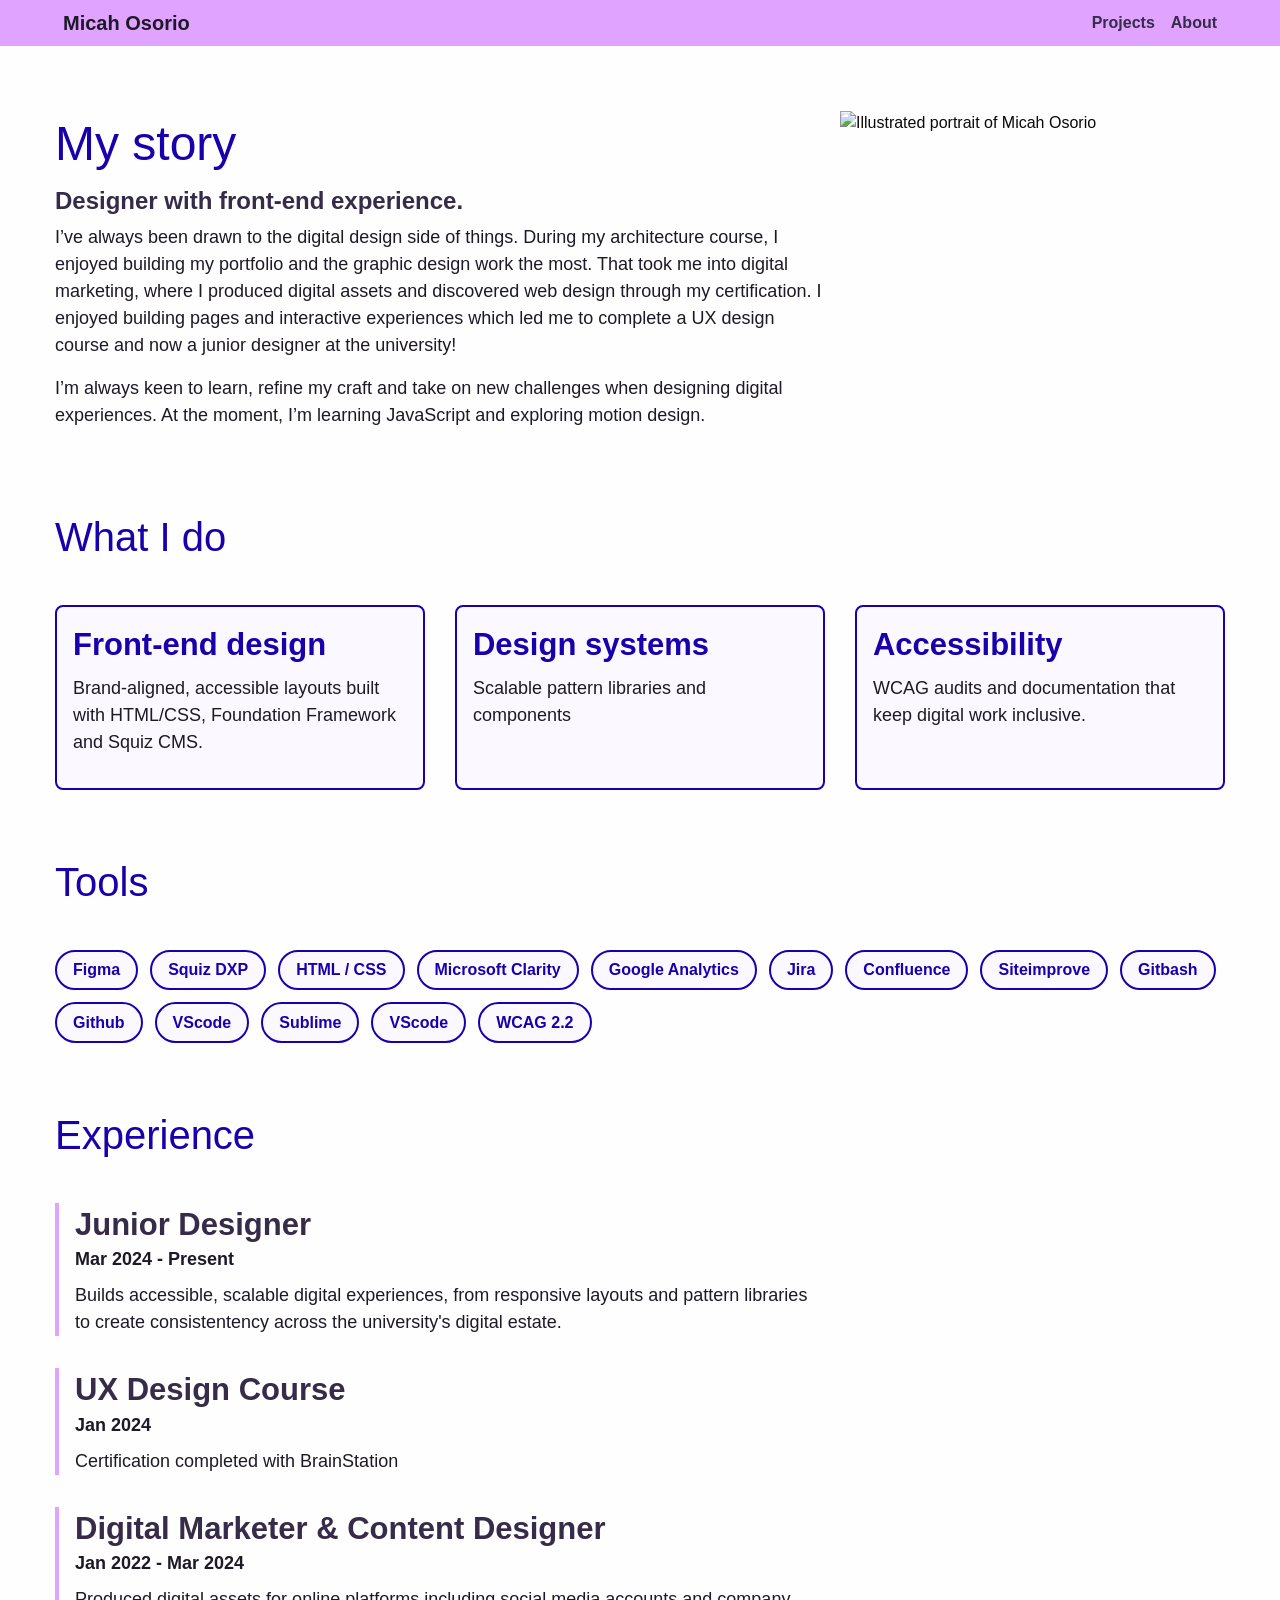
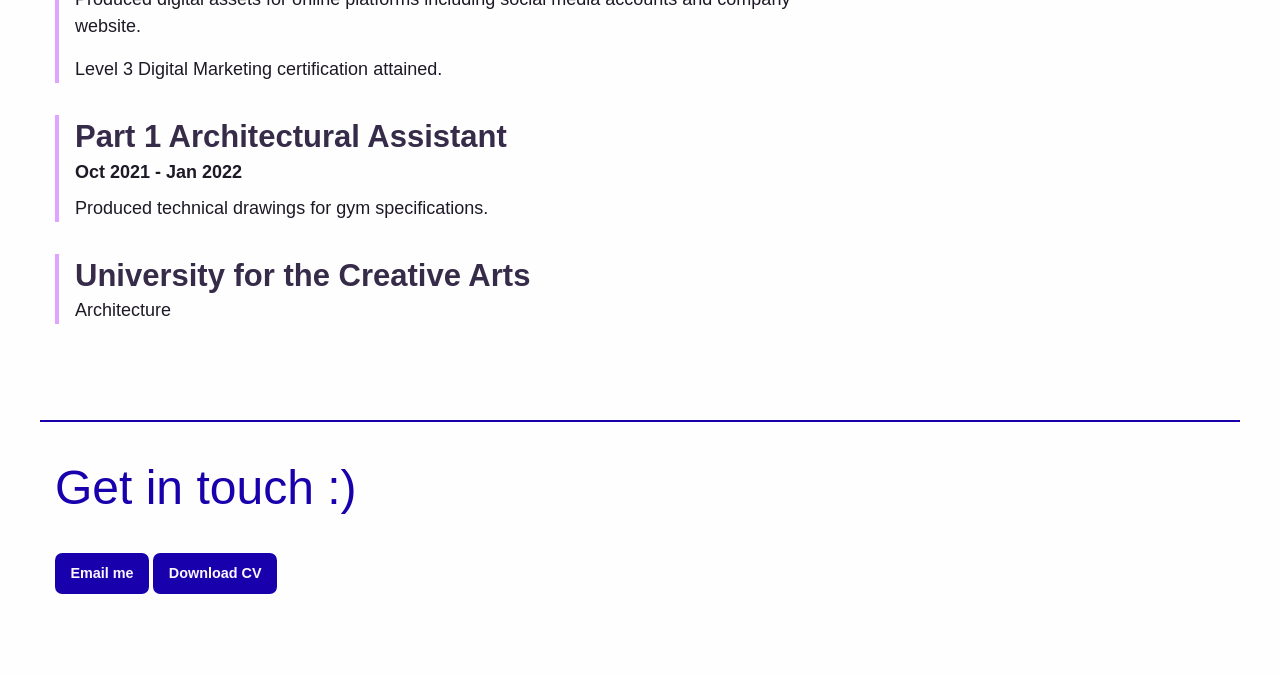
==== commit 16ba3788: "Update about.html" ====
--- a/about.html
+++ b/about.html
@@ -44,7 +44,7 @@
         <div class="large-8 cell">
           <h1>My story</h1>
           <h3>Designer with front-end experience.</h3>
-            <p>I’ve always been drawn to the design side of things. During my architecture course, I enjoyed building my portfolio and the graphic design work the most. That took me into digital marketing, where I produced digital assets and discovered web design through my certification. I enjoyed building pages and interactive experiences which led me to complete a UX design course and now a junior designer at the university!
+            <p>I’ve always been drawn to the digital design side of things. During my architecture course, I enjoyed building my portfolio and the graphic design work the most. That took me into digital marketing, where I produced digital assets and discovered web design through my certification. I enjoyed building pages and interactive experiences which led me to complete a UX design course and now a junior designer at the university!
             </p>
 
            <p> I’m always keen to learn, refine my craft and take on new challenges when designing digital experiences. At the moment, I’m learning JavaScript and exploring motion design.
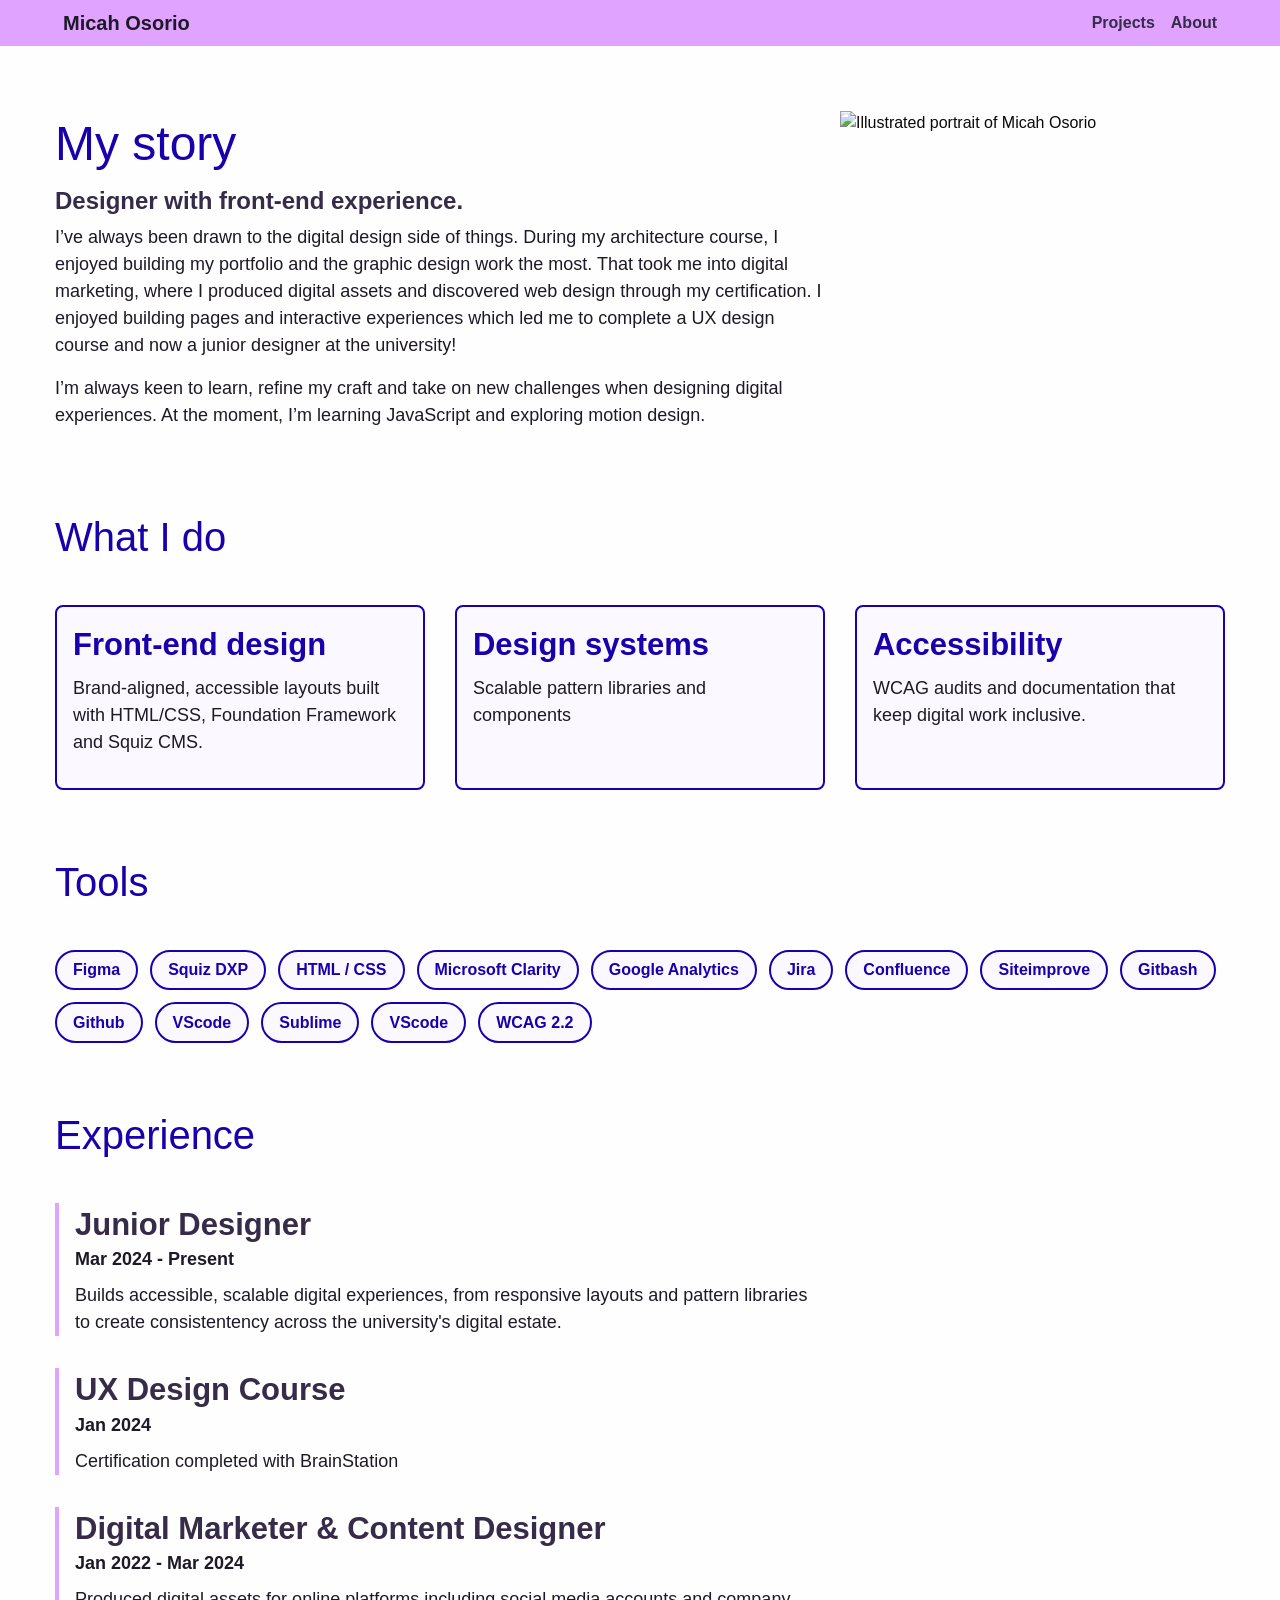
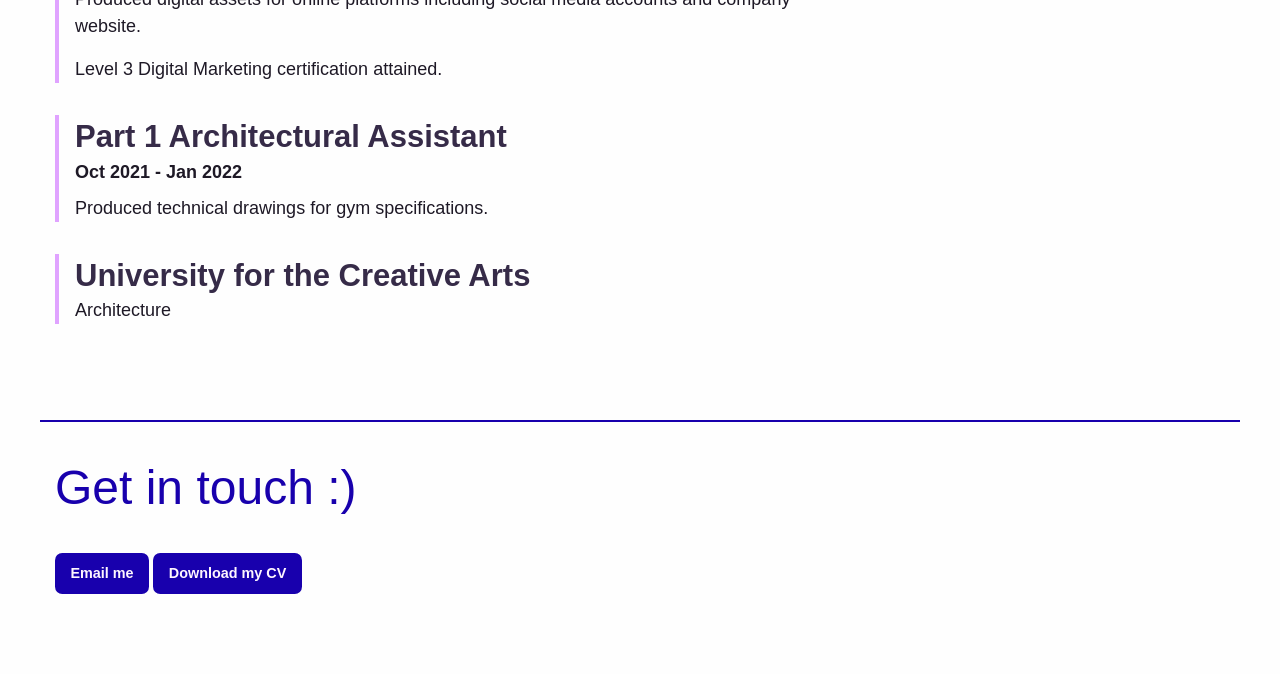
==== commit 7cb6fc37: "Update about.html" ====
--- a/about.html
+++ b/about.html
@@ -136,13 +136,12 @@
           <h1>Get in touch :)</h1>
             <div class="contact-cta">
               <a href="mailto:gim.osorio@gmail.com" class="button">Email me</a>
-              <a href="/Micah Osorio CV - 2026.pdf" class="button">Download CV</a>
+              <a href="Micah Osorio CV - 2026.pdf" class="button">Download my CV</a>
             </div>
         </div>
       </section>
 
     </article>
 
-    <script src="./script.js"></script>
   </body>
 </html>
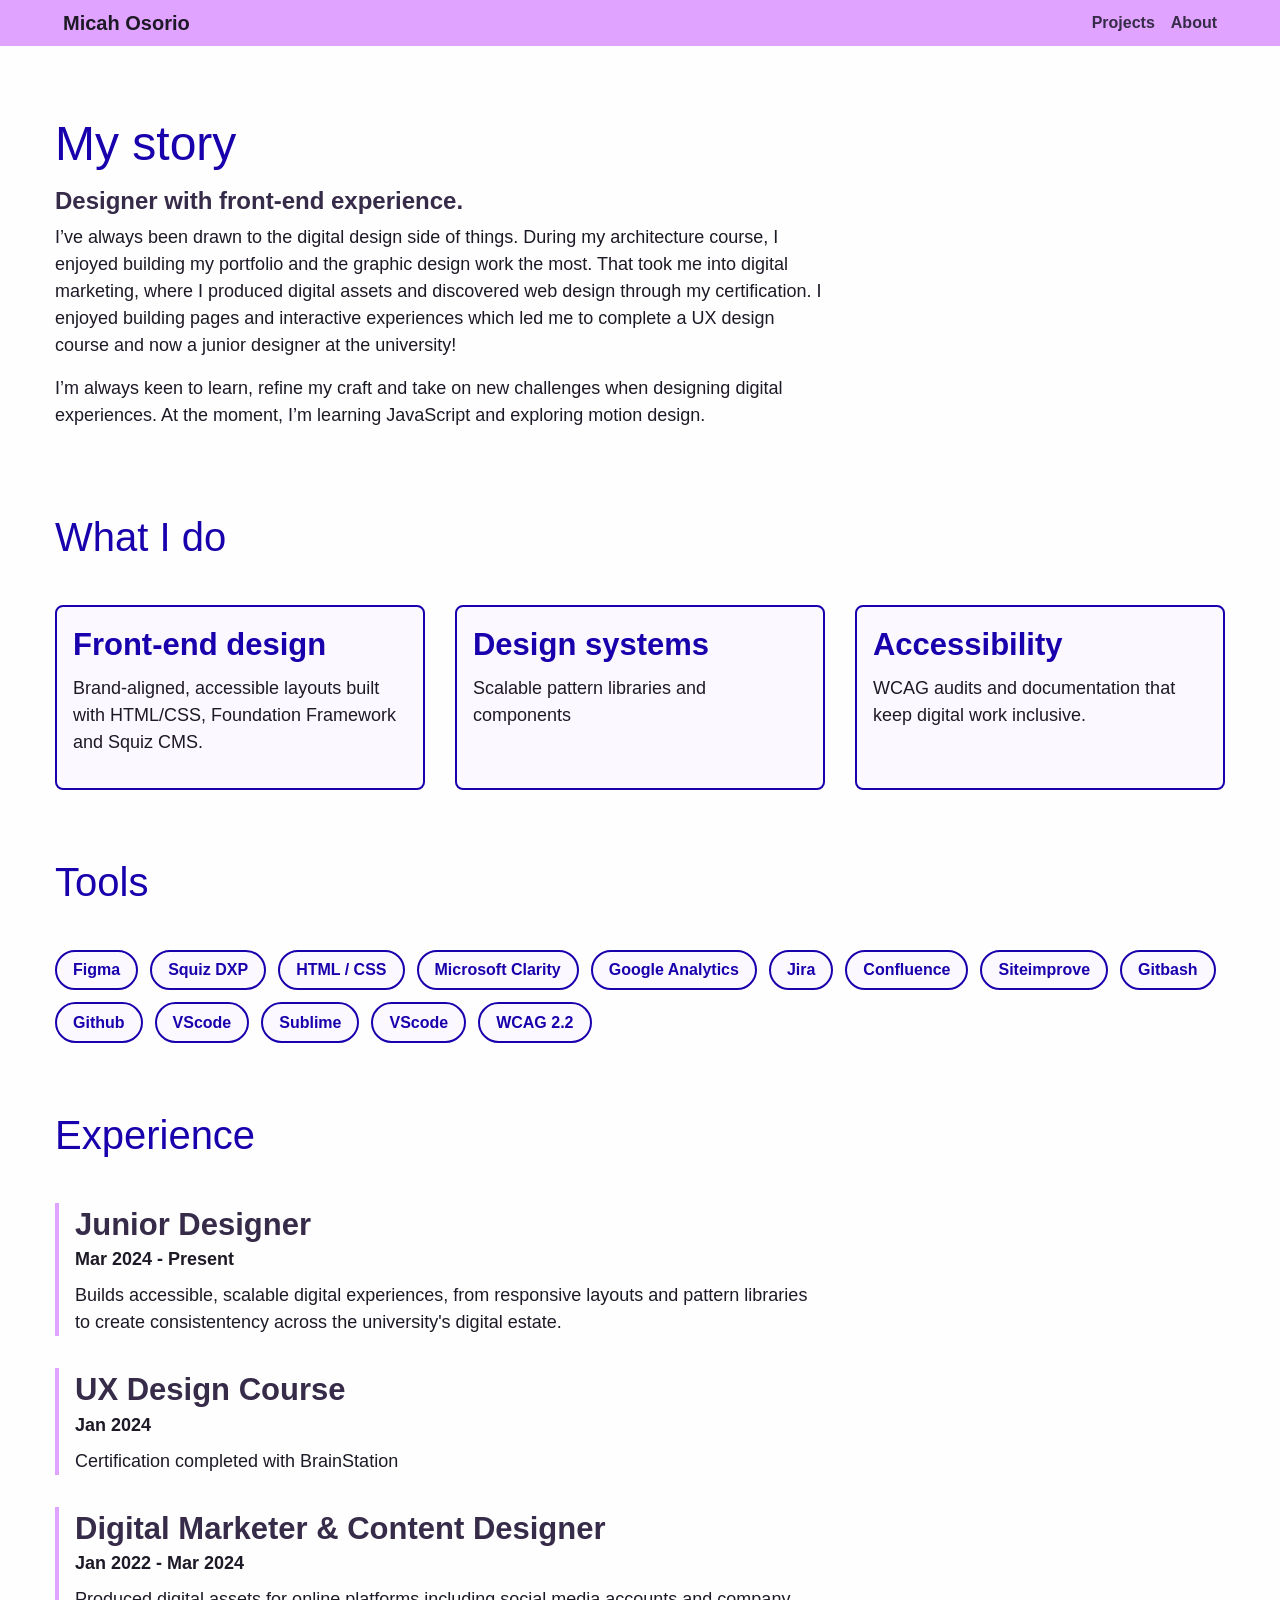
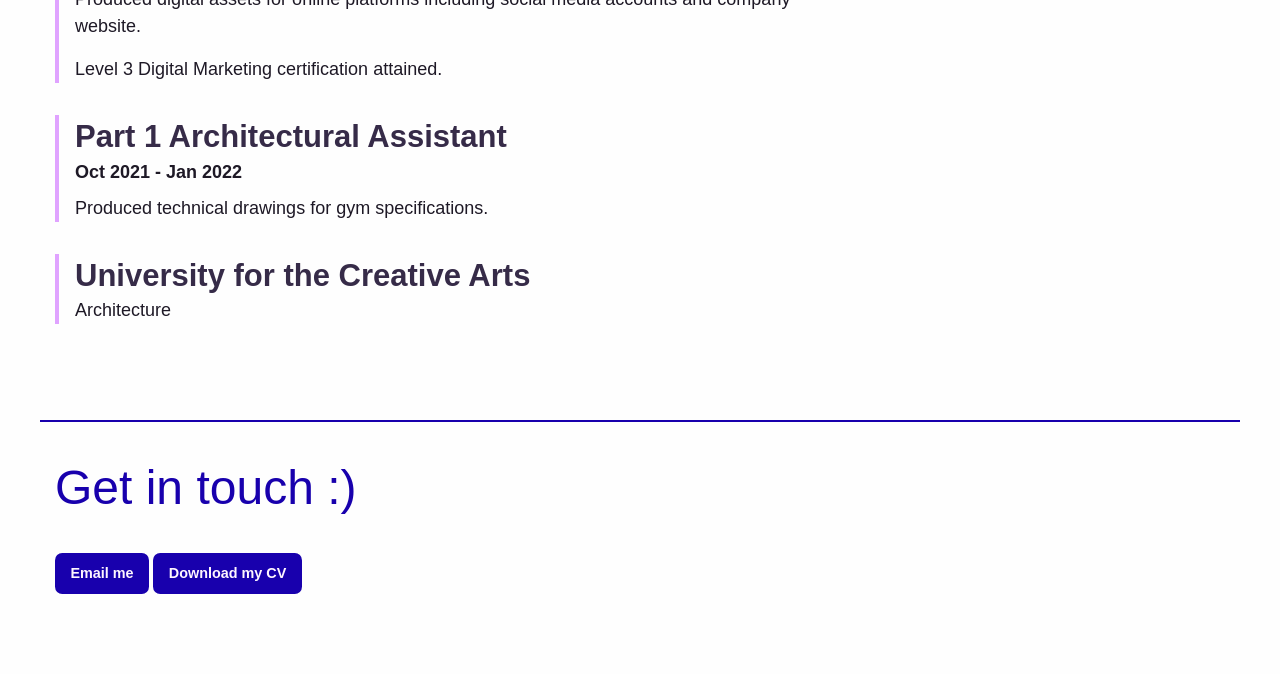
==== commit a2c47267: "Update about.html" ====
--- a/about.html
+++ b/about.html
@@ -49,9 +49,6 @@
 
            <p> I’m always keen to learn, refine my craft and take on new challenges when designing digital experiences. At the moment, I’m learning JavaScript and exploring motion design.
             </p>
-        </div>
-        <div class="profile-image">
-          <img src="https://github.com/micah-osorio/portfolio/blob/main/notion-avatar-micah.png?raw=true" alt="Illustrated portrait of Micah Osorio" />
         </div>
         
       </section>
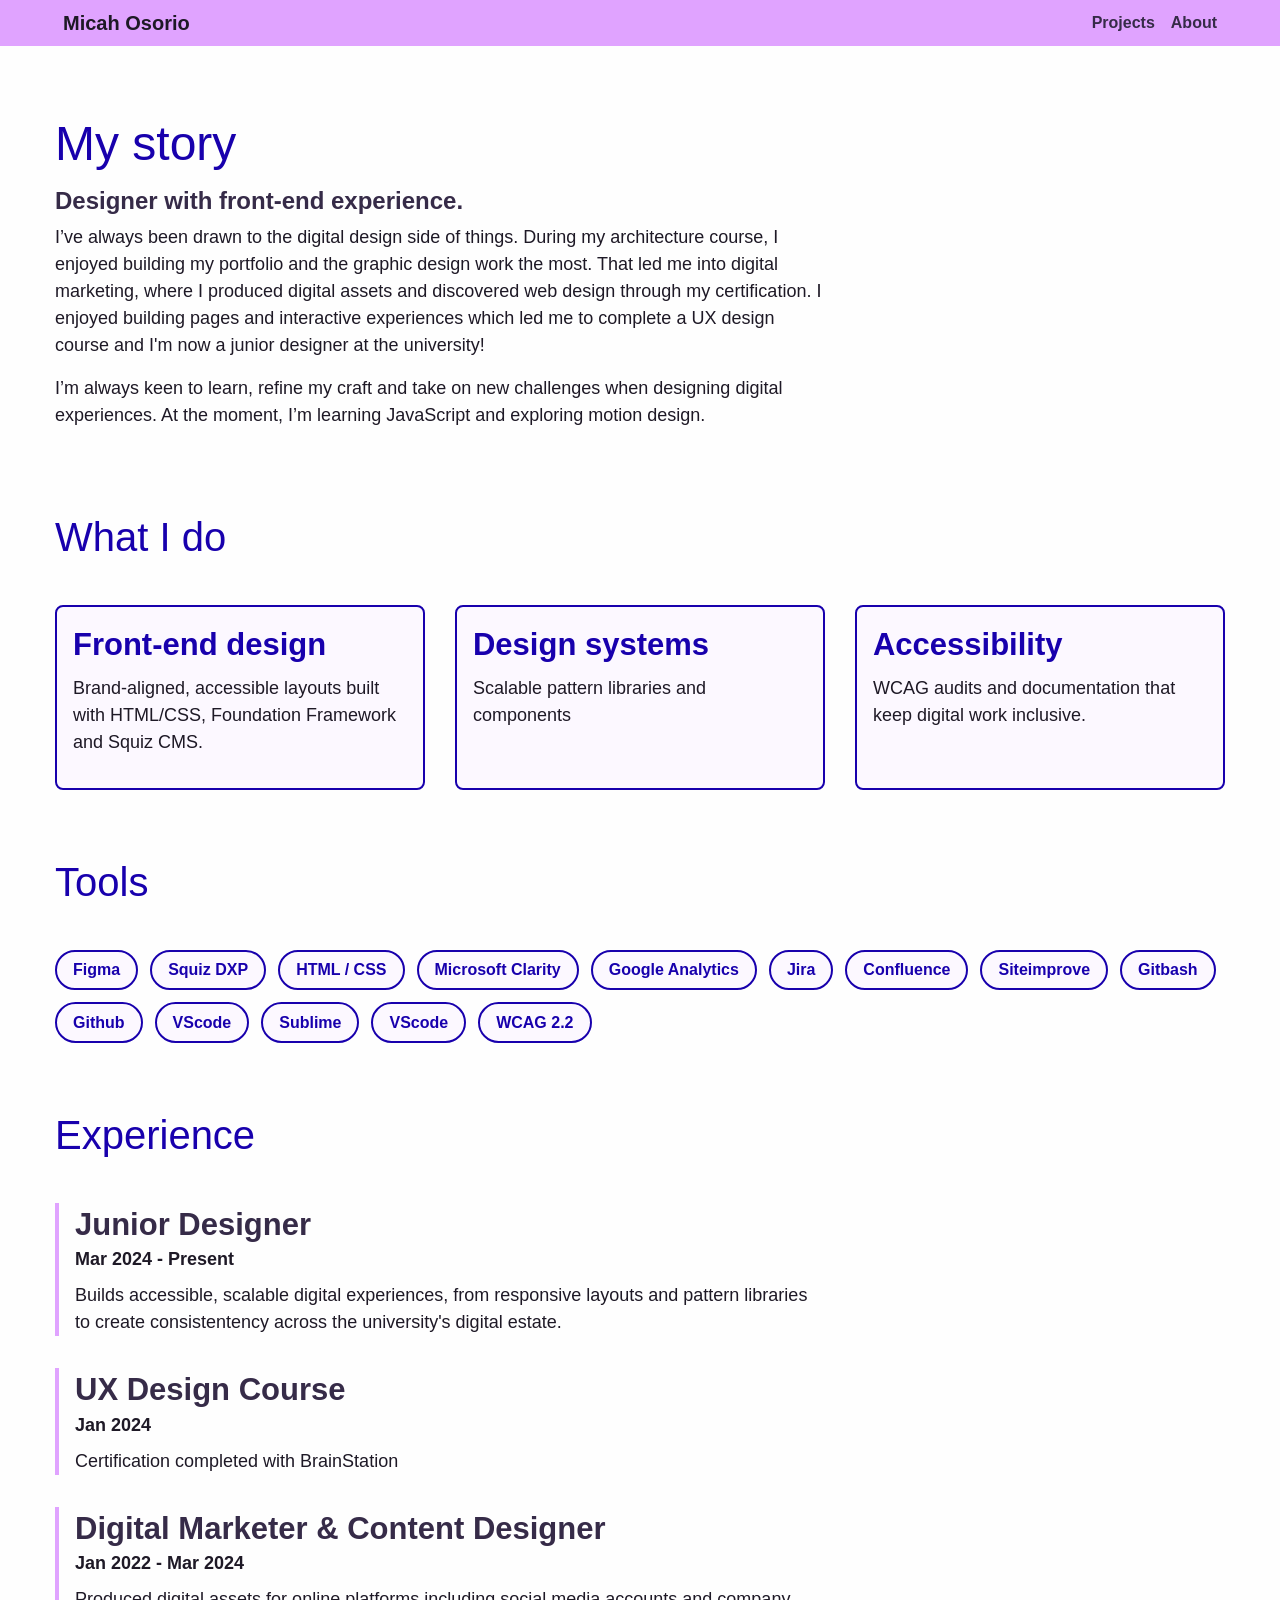
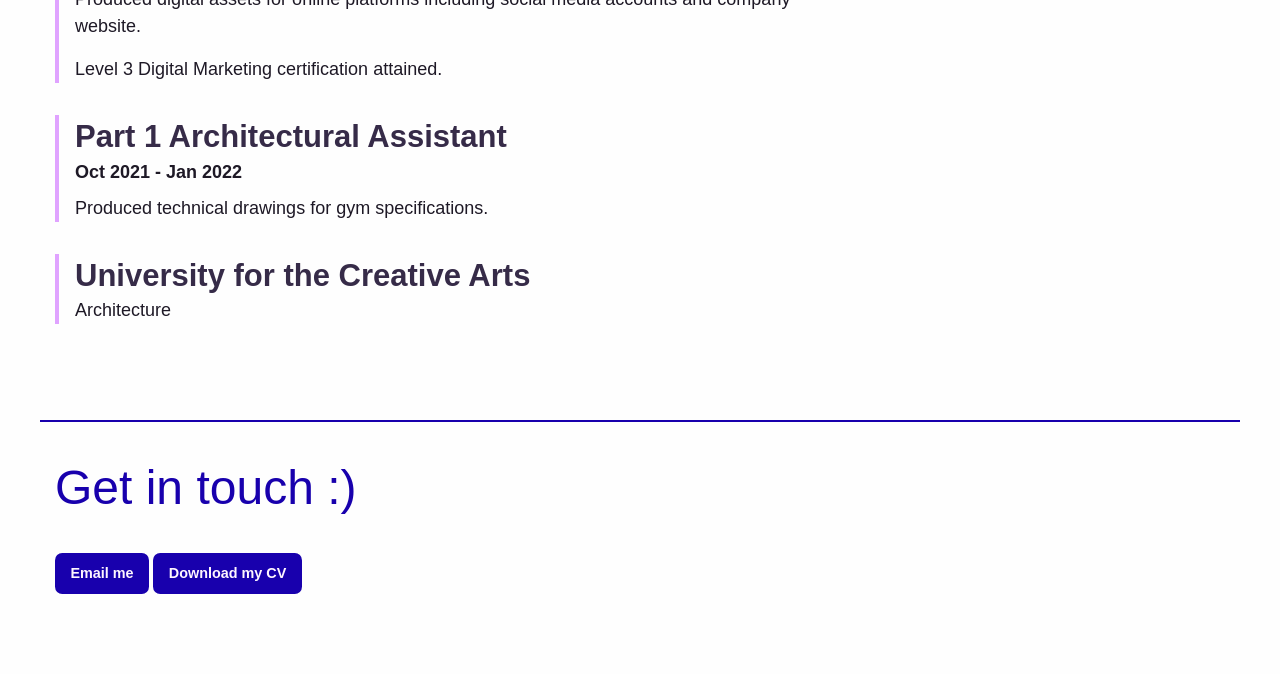
==== commit cc0c777d: "Update about.html" ====
--- a/about.html
+++ b/about.html
@@ -44,7 +44,7 @@
         <div class="large-8 cell">
           <h1>My story</h1>
           <h3>Designer with front-end experience.</h3>
-            <p>I’ve always been drawn to the digital design side of things. During my architecture course, I enjoyed building my portfolio and the graphic design work the most. That took me into digital marketing, where I produced digital assets and discovered web design through my certification. I enjoyed building pages and interactive experiences which led me to complete a UX design course and now a junior designer at the university!
+            <p>I’ve always been drawn to the digital design side of things. During my architecture course, I enjoyed building my portfolio and the graphic design work the most. That led me into digital marketing, where I produced digital assets and discovered web design through my certification. I enjoyed building pages and interactive experiences which led me to complete a UX design course and I'm now a junior designer at the university!
             </p>
 
            <p> I’m always keen to learn, refine my craft and take on new challenges when designing digital experiences. At the moment, I’m learning JavaScript and exploring motion design.
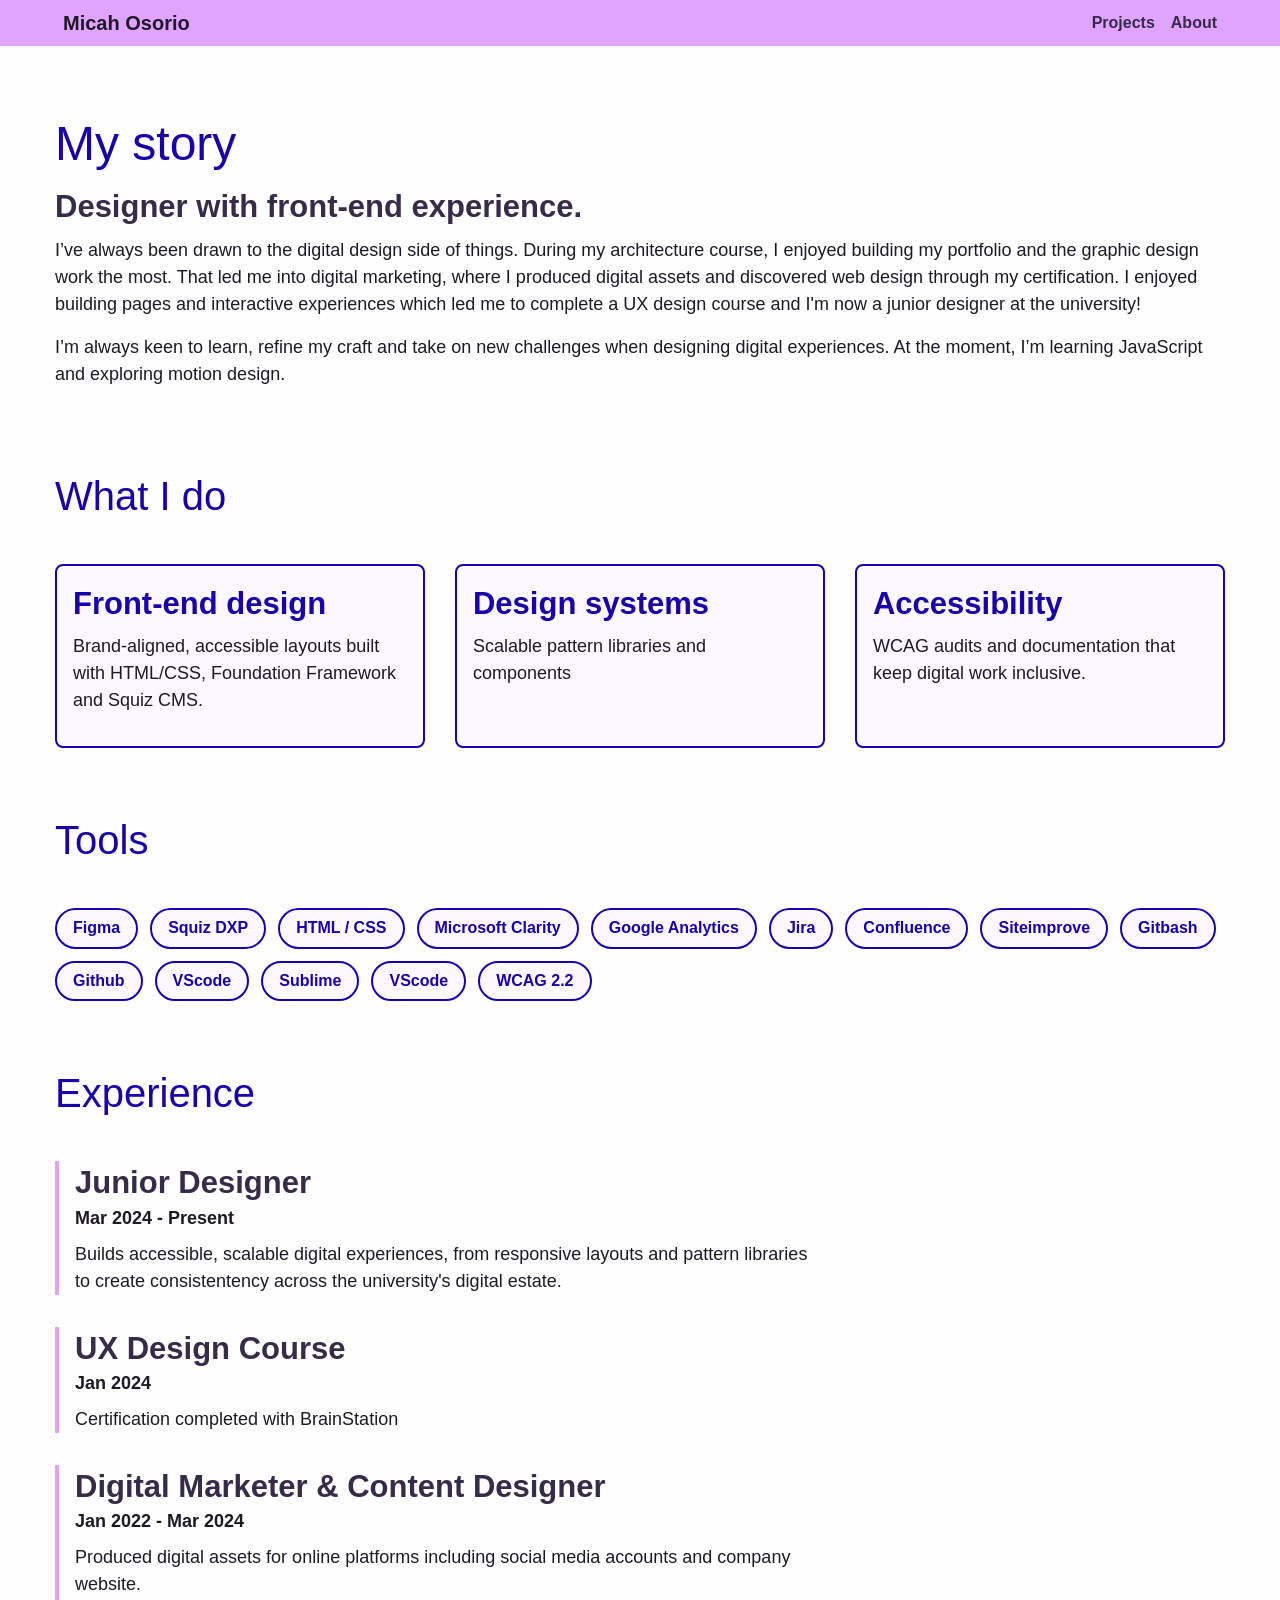
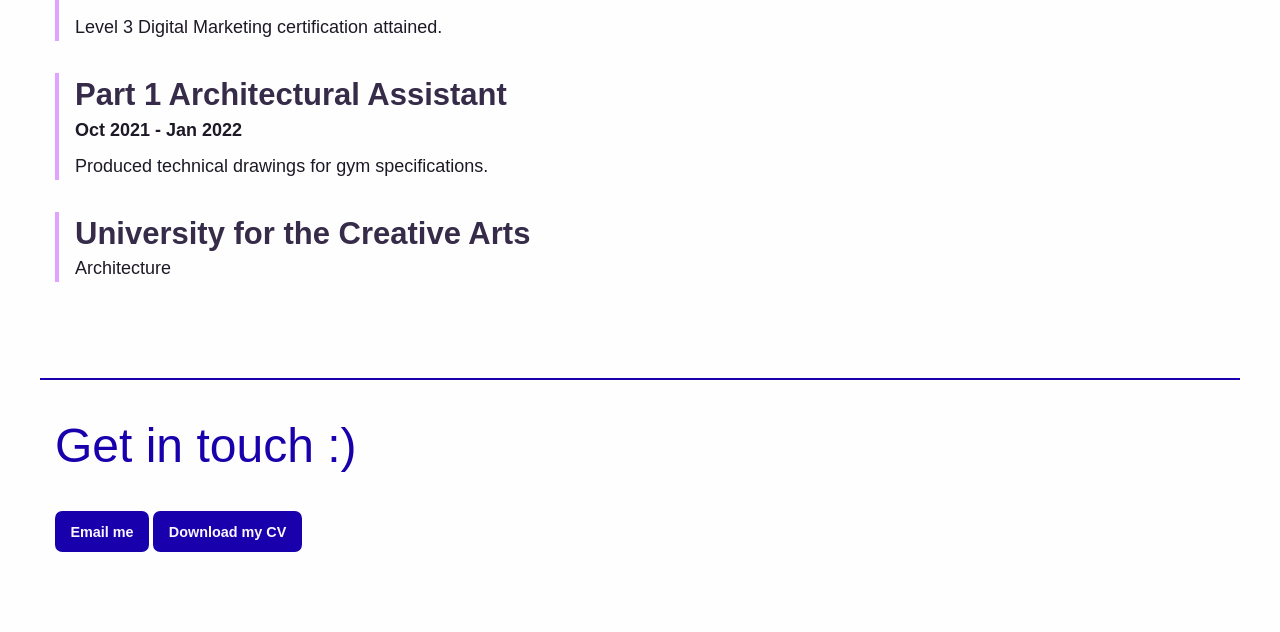
==== commit 388645f3: "Update about.html" ====
--- a/about.html
+++ b/about.html
@@ -40,8 +40,8 @@
     <article class="grid-container page-content">
 
       <!-- ================= INTRO ================= -->
-      <section class="grid-x grid-margin-x page-intro">
-        <div class="large-8 cell">
+      <section class="grid-x grid-margin-x page-section">
+        <div class="large-12 cell">
           <h1>My story</h1>
           <h3>Designer with front-end experience.</h3>
             <p>I’ve always been drawn to the digital design side of things. During my architecture course, I enjoyed building my portfolio and the graphic design work the most. That led me into digital marketing, where I produced digital assets and discovered web design through my certification. I enjoyed building pages and interactive experiences which led me to complete a UX design course and I'm now a junior designer at the university!
@@ -133,7 +133,7 @@
           <h1>Get in touch :)</h1>
             <div class="contact-cta">
               <a href="mailto:gim.osorio@gmail.com" class="button">Email me</a>
-              <a href="Micah Osorio CV - 2026.pdf" class="button">Download my CV</a>
+              <a href="micah-osorio-cv.pdf" class="button">Download my CV</a>
             </div>
         </div>
       </section>
--- a/style.css
+++ b/style.css
@@ -23,10 +23,6 @@
 /* layout */
 .case-study .project-section {
   margin-top: 4em;
-}
-
-.case-study .sub-heading {
-  margin-bottom: 1em;
 }
 
 .case-study h3 {
@@ -97,7 +93,6 @@
   margin: 1em 0;
   border: 2px solid var(--blue);
   border-radius: var(--radius);
-  background-color: var(--blush);
 }
 
 /* pull quote / how-might-we */
@@ -234,14 +229,13 @@
 }
 
 .intro {
-  margin: 1em 0;
   line-height: 1.2em;
 }
 
 /* intro-section */
 
 .intro-section {
-  margin: 8em 0;
+  margin: 4em 0;
 }
 .profile-image img{
   ratio: 1:1;
